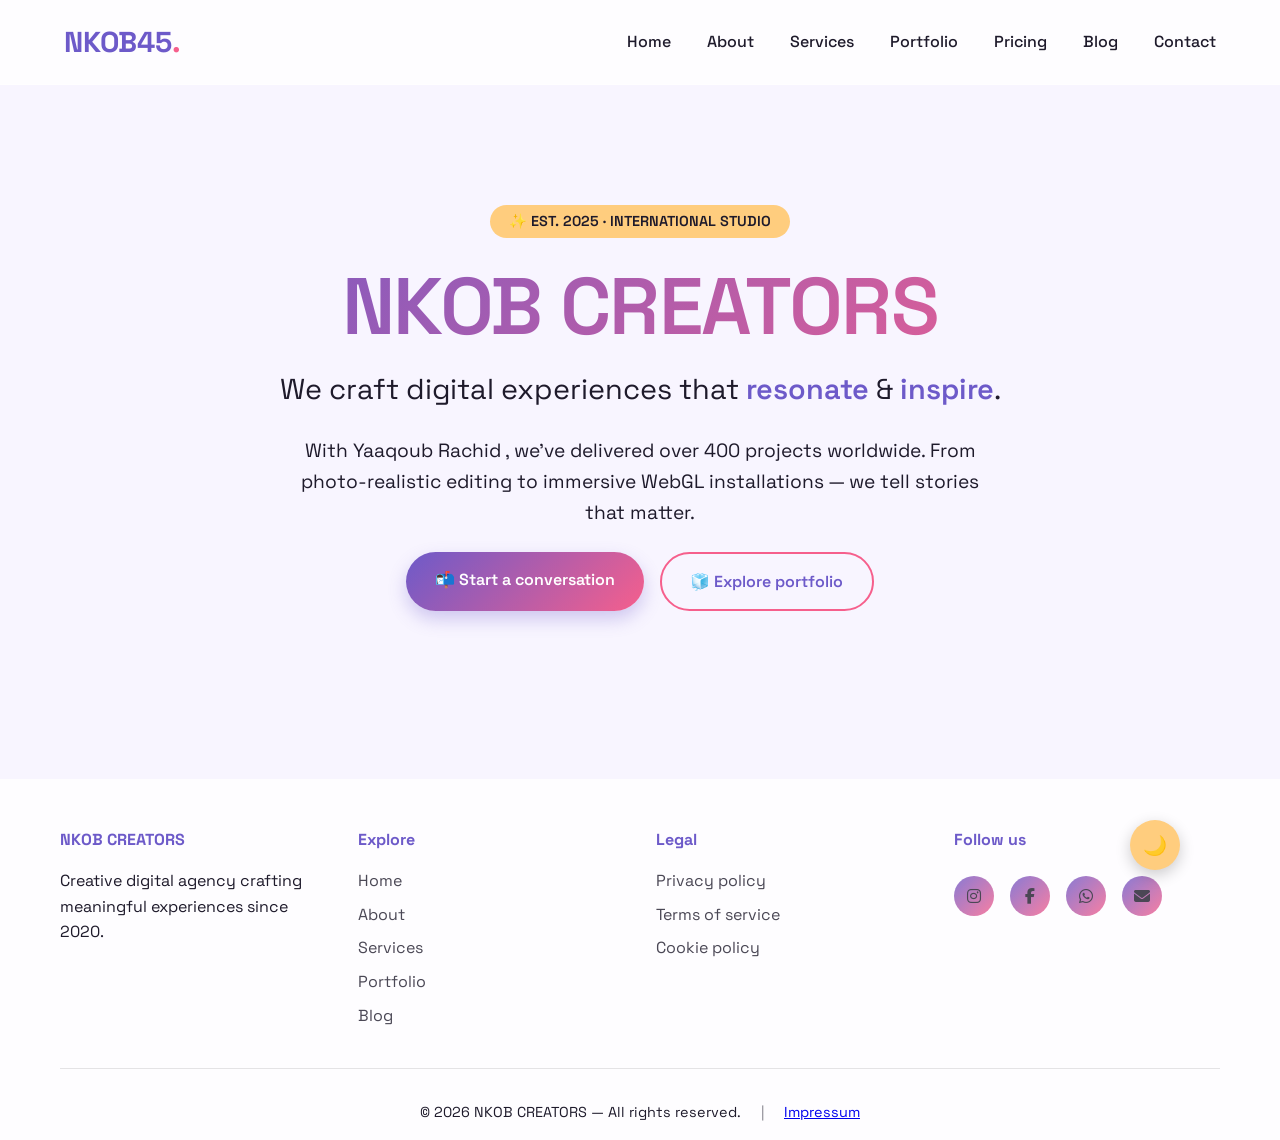
==== index.html @ b10a5fe1 "Add files via upload" ====
<!DOCTYPE html>
<html lang="en">
<head>
    <meta charset="UTF-8">
    <meta name="viewport" content="width=device-width, initial-scale=1.0, maximum-scale=1.0, user-scalable=yes">
    <title>NKOB45 CREATORS | Creative Digital Agency & 3D Visualization |NKOB CREATORS</title>
    <!-- Meta SEO -->
    <meta name="description" content="NKOB45 is an international creative studio specializing in web design, 3D visualization, video production, and interactive experiences. We help brands tell their story with cutting-edge technology.">
    <meta name="keywords" content="creative agency, web design, 3D visualization, video production, digital strategy, branding, WebGL, interactive experiences">
    <meta name="author" content="NKOB45 Studio">
    <link rel="canonical" href="https://www.nova-studio.com">
    <!-- Open Graph / social media -->
    <meta property="og:title" content="NKOB45 CREATORS - Creative Digital Agency">
    <meta property="og:description" content="We craft digital experiences that resonate and inspire.">
    <meta property="og:image" content="https://www.nova-studio.com/og-image.jpg">
    <meta property="og:url" content="https://www.nova-studio.com">
    <!-- صورة المصغّر لجوجل ووسائل التواصل الاجتماعي -->
<meta property="og:title" content="NKOB45">
<meta property="og:description" content="NKOB45 CREATORS | Creative Digital Agency & 3D Visualization |NKOB CREATORS">
<meta property="og:image" ="img.jpg">
<meta property="og:url" content="https://www.nkob45.com/">
<meta name="twitter:card" content="summary_large_image">
    <!-- Fonts & Icons -->
    <link rel="preconnect" href="https://fonts.googleapis.com">
    <link rel="preconnect" href="https://fonts.gstatic.com" crossorigin>
    <link href="https://fonts.googleapis.com/css2?family=Space+Grotesk:wght@300;400;500;600;700&display=swap" rel="stylesheet">
    <link rel="stylesheet" href="https://cdnjs.cloudflare.com/ajax/libs/font-awesome/6.5.1/css/all.min.css">
    <!-- CSS -->
    <link rel="stylesheet" href="style.css">
    <!-- Google tag (gtag.js) -->
<script async src="https://www.googletagmanager.com/gtag/js?id=G-NH1KCFW03P"></script>
<script>
  window.dataLayer = window.dataLayer || [];
  function gtag(){dataLayer.push(arguments);}
  gtag('js', new Date());

  gtag('config', 'G-NH1KCFW03P');
</script>
</head>
<style>
    /* ===== RESET & VARIABLES ===== */
* {
    margin: 0;
    padding: 0;
    box-sizing: border-box;
}

:root {
    --bg-light: #f8f5ff;
    --white-glass: rgba(255, 255, 255, 0.85);
    --violet-soft: #b6a2ff;
    --vibrant-violet: #6d5ac9;
    --rose-soft: #ffc2d9;
    --vibrant-rose: #f65f8c;
    --gold-accent: #ffcd7e;
    --text-dark: #1e1a2b;
    --text-light: #f0eaff;
    --shadow-violet: rgba(109, 90, 201, 0.3);
    --shadow-rose: rgba(246, 95, 140, 0.25);
    --border-light: rgba(255, 255, 255, 0.8);
    --gradient-primary: linear-gradient(135deg, var(--vibrant-violet), var(--vibrant-rose));
    --gradient-soft: linear-gradient(135deg, var(--violet-soft), var(--rose-soft));
    --font-sans: 'Space Grotesk', sans-serif;
}

body {
    font-family: var(--font-sans);
    background-color: var(--bg-light);
    color: var(--text-dark);
    line-height: 1.6;
    overflow-x: hidden;
    transition: background-color 0.3s, color 0.3s;
}

body.dark {
    background-color: #121212;
    color: #f0f0f0;
}

body.dark .glass-card,
body.dark section,
body.dark .navbar,
body.dark footer {
    background: rgba(30, 30, 40, 0.9);
    color: #f0f0f0;
}

.container {
    max-width: 1200px;
    margin: 0 auto;
    padding: 0 20px;
}

section {
    padding: 80px 0;
}

h1, h2, h3 {
    font-weight: 600;
    letter-spacing: -0.02em;
    margin-bottom: 1rem;
}

h2 {
    font-size: clamp(2rem, 5vw, 2.8rem);
    border-left: 6px solid var(--gold-accent);
    padding-left: 1.2rem;
    margin-bottom: 2rem;
}

h2 i {
    color: var(--vibrant-rose);
    margin-right: 0.8rem;
}

/* ===== NAVBAR ===== */
.navbar {
    display: flex;
    justify-content: space-between;
    align-items: center;
    padding: 1.2rem 5%;
    background: rgba(255, 255, 255, 0.8);
    backdrop-filter: blur(10px);
    -webkit-backdrop-filter: blur(10px);
    position: sticky;
    top: 0;
    z-index: 100;
    transition: box-shadow 0.3s;
    border-bottom: 1px solid rgba(255,255,255,0.5);
}

.navbar.scrolled {
    box-shadow: 0 5px 20px rgba(0,0,0,0.1);
}

.logo {
    font-size: 1.8rem;
    font-weight: 700;
    color: var(--vibrant-violet);
}

.logo .dot {
    color: var(--vibrant-rose);
}

nav a {
    margin-left: 2rem;
    font-weight: 500;
    text-decoration: none;
    color: inherit;
    transition: color 0.3s;
}

nav a:hover {
    color: var(--vibrant-rose);
}

.menu-toggle {
    display: none;
    background: none;
    border: none;
    font-size: 1.5rem;
    cursor: pointer;
    color: var(--vibrant-violet);
}

/* ===== BUTTONS ===== */
.btn {
    display: inline-block;
    padding: 0.9rem 1.8rem;
    border-radius: 3rem;
    font-weight: 600;
    text-decoration: none;
    cursor: pointer;
    transition: 0.3s;
    border: none;
    font-size: 1rem;
    text-align: center;
}

.btn-primary {
    background: var(--gradient-primary);
    color: white;
    box-shadow: 0 8px 18px var(--shadow-violet);
}

.btn-primary:hover {
    transform: translateY(-2px);
    box-shadow: 0 15px 30px var(--vibrant-rose);
}

.btn-outline {
    background: transparent;
    color: var(--vibrant-violet);
    border: 2px solid var(--vibrant-rose);
}

.btn-outline:hover {
    background: var(--gradient-soft);
    color: white;
    border-color: transparent;
}

/* ===== HERO ===== */
.hero {
    text-align: center;
    padding-top: 120px;
    padding-bottom: 120px;
}

.badge {
    display: inline-block;
    background: var(--gold-accent);
    color: var(--text-dark);
    padding: 0.3rem 1.2rem;
    border-radius: 40px;
    font-weight: 600;
    font-size: 0.9rem;
    margin-bottom: 1.5rem;
}

.hero h1 {
    font-size: clamp(3rem, 10vw, 5rem);
    background: var(--gradient-primary);
    -webkit-background-clip: text;
    -webkit-text-fill-color: transparent;
    background-clip: text;
    line-height: 1.1;
}

.hero-subtitle {
    font-size: 1.8rem;
    margin: 1rem 0;
}

.highlight {
    color: var(--vibrant-violet);
    font-weight: 600;
}

.hero-text {
    max-width: 700px;
    margin: 1.5rem auto;
    font-size: 1.2rem;
}

.hero-buttons {
    display: flex;
    gap: 1rem;
    justify-content: center;
    flex-wrap: wrap;
}

/* ===== ABOUT ===== */
.about-grid {
    display: grid;
    grid-template-columns: 2fr 1fr;
    gap: 3rem;
    align-items: start;
}

.about-text p {
    margin-bottom: 1.2rem;
    font-size: 1.1rem;
}

.about-stats {
    display: grid;
    grid-template-columns: repeat(2, 1fr);
    gap: 2rem;
    background: rgba(255,255,255,0.6);
    padding: 2rem;
    border-radius: 2rem;
    backdrop-filter: blur(5px);
}

.stat-item {
    text-align: center;
}

.stat-number {
    display: block;
    font-size: 2.5rem;
    font-weight: 700;
    color: var(--vibrant-violet);
    line-height: 1.2;
}

.stat-label {
    font-size: 1rem;
    text-transform: uppercase;
    letter-spacing: 1px;
}

/* ===== SERVICES ===== */
.services-grid {
    display: grid;
    grid-template-columns: repeat(auto-fit, minmax(250px, 1fr));
    gap: 2rem;
    margin-top: 2rem;
}

.service-card {
    background: rgba(255, 255, 255, 0.7);
    backdrop-filter: blur(6px);
    border-radius: 2rem;
    padding: 2rem 1.5rem;
    border: 2px solid var(--border-light);
    box-shadow: 0 15px 25px var(--shadow-violet);
    transition: all 0.3s;
}

.service-card:hover {
    transform: translateY(-8px);
    border-color: var(--gold-accent);
    box-shadow: 0 25px 35px var(--shadow-rose);
}

.service-card i {
    font-size: 2.8rem;
    background: var(--gradient-primary);
    -webkit-background-clip: text;
    -webkit-text-fill-color: transparent;
    margin-bottom: 1rem;
}

.service-card h3 {
    font-size: 1.6rem;
    margin-bottom: 0.8rem;
}

.service-card ul {
    list-style: none;
    margin-top: 1rem;
}

.service-card li {
    margin-bottom: 0.5rem;
    font-size: 0.95rem;
}

.service-card li i {
    font-size: 1rem;
    margin-right: 0.5rem;
    color: var(--vibrant-rose);
}

/* ===== PORTFOLIO ===== */
.portfolio-tabs {
    display: flex;
    gap: 1rem;
    justify-content: center;
    margin-bottom: 2rem;
    flex-wrap: wrap;
}

.tab-btn {
    background: white;
    border: 2px solid var(--violet-soft);
    padding: 0.7rem 1.5rem;
    border-radius: 3rem;
    font-weight: 600;
    cursor: pointer;
    transition: 0.3s;
}

.tab-btn.active,
.tab-btn:hover {
    background: var(--gradient-primary);
    color: white;
    border-color: transparent;
}

.portfolio-grid {
    display: grid;
    grid-template-columns: repeat(auto-fit, minmax(260px, 1fr));
    gap: 1.5rem;
}

.project-card {
    background: rgba(255,255,255,0.6);
    border-radius: 1.5rem;
    padding: 1.2rem;
    transition: transform 0.3s, box-shadow 0.3s;
}

.project-card:hover {
    transform: translateY(-5px);
    box-shadow: 0 20px 30px var(--shadow-rose);
}

.project-card img {
    width: 100%;
    border-radius: 1rem;
    margin-bottom: 1rem;
}

.project-card h4 {
    font-size: 1.3rem;
    margin-bottom: 0.5rem;
}

/* ===== PRICING ===== */
.pricing-grid {
    display: grid;
    grid-template-columns: repeat(auto-fit, minmax(260px, 1fr));
    gap: 2rem;
    margin-top: 2rem;
}

.price-card {
    background: rgba(255,255,255,0.7);
    backdrop-filter: blur(6px);
    border-radius: 2rem;
    padding: 2rem;
    text-align: center;
    border: 2px solid white;
    transition: transform 0.3s;
}

.price-card.featured {
    transform: scale(1.05);
    border: 3px solid var(--gold-accent);
    box-shadow: 0 20px 40px var(--shadow-violet);
}

.price-card:hover {
    transform: translateY(-8px);
}

.price {
    font-size: 3rem;
    font-weight: 700;
    color: var(--vibrant-rose);
    margin: 1rem 0;
}

.price-card ul {
    list-style: none;
    margin: 1.5rem 0;
}

.price-card li {
    margin: 0.8rem 0;
}

/* ===== BLOG ===== */
.blog-grid {
    display: grid;
    grid-template-columns: repeat(auto-fit, minmax(260px, 1fr));
    gap: 2rem;
}

.blog-card {
    background: rgba(255,255,255,0.6);
    border-radius: 2rem;
    padding: 1.8rem;
    transition: transform 0.3s;
}

.blog-card:hover {
    transform: translateY(-5px);
}

.blog-card h3 {
    font-size: 1.5rem;
    margin-bottom: 0.5rem;
}

.meta {
    font-size: 0.9rem;
    color: var(--vibrant-violet);
    margin-bottom: 1rem;
}

.read-more {
    display: inline-block;
    margin-top: 1rem;
    color: var(--vibrant-rose);
    font-weight: 600;
    text-decoration: none;
}

/* ===== FAQ ===== */
.faq-grid {
    display: grid;
    grid-template-columns: repeat(auto-fit, minmax(300px, 1fr));
    gap: 1.5rem;
}

.faq-item {
    background: rgba(255,255,255,0.4);
    border-radius: 1.5rem;
    padding: 1.5rem;
    border-left: 6px solid var(--vibrant-rose);
    transition: border-left-width 0.3s;
}

.faq-item:hover {
    border-left-width: 12px;
}

.faq-question {
    font-weight: 600;
    font-size: 1.2rem;
    margin-bottom: 0.5rem;
    color: var(--vibrant-violet);
}

/* ===== NEWSLETTER ===== */
.newsletter {
    text-align: center;
    background: rgba(255,255,255,0.5);
    border-radius: 3rem;
    padding: 3rem 2rem;
    margin: 2rem 0;
}

.newsletter-form {
    display: flex;
    gap: 1rem;
    justify-content: center;
    flex-wrap: wrap;
    margin-top: 2rem;
}

.newsletter-form input {
    padding: 1rem 1.5rem;
    border-radius: 3rem;
    border: 2px solid white;
    width: 300px;
    max-width: 100%;
    font-size: 1rem;
}

/* ===== CONTACT ===== */
.contact-grid {
    display: grid;
    grid-template-columns: 2fr 1fr;
    gap: 3rem;
    margin-top: 2rem;
}

.contact-form {
    background: rgba(255,255,255,0.5);
    border-radius: 2rem;
    padding: 2rem;
    backdrop-filter: blur(5px);
}

.form-group {
    margin-bottom: 1.5rem;
}

.form-group label {
    display: block;
    margin-bottom: 0.5rem;
    font-weight: 500;
}

.form-group input,
.form-group select,
.form-group textarea {
    width: 100%;
    padding: 1rem;
    border-radius: 2rem;
    border: 2px solid white;
    background: rgba(255,255,255,0.9);
    font-size: 1rem;
    transition: border-color 0.3s;
}

.form-group input:focus,
.form-group select:focus,
.form-group textarea:focus {
    outline: none;
    border-color: var(--vibrant-violet);
}

.contact-info {
    background: rgba(255,255,255,0.5);
    border-radius: 2rem;
    padding: 2rem;
    backdrop-filter: blur(5px);
}

.contact-info p {
    margin: 1rem 0;
    display: flex;
    align-items: center;
    gap: 0.8rem;
}

.contact-info i {
    color: var(--vibrant-rose);
    width: 1.5rem;
}

.social-links {
    display: flex;
    gap: 1rem;
    margin-top: 1.5rem;
}

.social-links a {
    display: inline-flex;
    align-items: center;
    justify-content: center;
    width: 40px;
    height: 40px;
    background: var(--gradient-primary);
    color: white;
    border-radius: 50%;
    transition: transform 0.3s;
}

.social-links a:hover {
    transform: scale(1.1);
}

/* ===== FOOTER ===== */
footer {
    background: rgba(255, 255, 255, 0.8);
    backdrop-filter: blur(10px);
    padding: 3rem 0 1rem;
    margin-top: 3rem;
}

.footer-grid {
    display: grid;
    grid-template-columns: repeat(auto-fit, minmax(180px, 1fr));
    gap: 2rem;
    margin-bottom: 2rem;
}

.footer-col h4 {
    margin-bottom: 1rem;
    color: var(--vibrant-violet);
}

.footer-col ul {
    list-style: none;
}

.footer-col li {
    margin-bottom: 0.5rem;
}

.footer-col a {
    text-decoration: none;
    color: inherit;
    opacity: 0.8;
    transition: opacity 0.3s;
}

.footer-col a:hover {
    opacity: 1;
}

.footer-bottom {
    text-align: center;
    padding-top: 2rem;
    border-top: 1px solid rgba(0,0,0,0.1);
    font-size: 0.9rem;
}

.footer-bottom .separator {
    margin: 0 1rem;
    opacity: 0.5;
}

/* ===== BACK TO TOP & DARK MODE ===== */
#back-to-top,
#dark-mode-toggle {
    position: fixed;
    bottom: 30px;
    right: 30px;
    width: 50px;
    height: 50px;
    border-radius: 50%;
    background: var(--gradient-primary);
    color: white;
    border: none;
    cursor: pointer;
    font-size: 1.2rem;
    box-shadow: 0 5px 15px rgba(0,0,0,0.2);
    transition: transform 0.3s, opacity 0.3s;
    z-index: 99;
    display: flex;
    align-items: center;
    justify-content: center;
}

#dark-mode-toggle {
    right: 100px;
    background: var(--gold-accent);
    color: var(--text-dark);
}

#back-to-top:hover,
#dark-mode-toggle:hover {
    transform: scale(1.1);
}

#back-to-top.hidden {
    opacity: 0;
    pointer-events: none;
}

/* ===== ANIMATIONS ===== */
@keyframes fadeUp {
    from { opacity: 0; transform: translateY(30px); }
    to { opacity: 1; transform: translateY(0); }
}

section {
    animation: fadeUp 0.8s ease forwards;
    opacity: 0;
}

section.visible {
    opacity: 1;
}

.pulse-glow {
    animation: pulse 2s infinite;
}

@keyframes pulse {
    0% { box-shadow: 0 0 0 0 var(--vibrant-rose); }
    70% { box-shadow: 0 0 0 10px rgba(255, 123, 189, 0); }
    100% { box-shadow: 0 0 0 0 rgba(255, 123, 189, 0); }
}

/* ===== RESPONSIVE ===== */
@media (max-width: 768px) {
    .navbar {
        flex-direction: column;
        padding: 1rem;
    }

    nav {
        margin-top: 1rem;
        display: none;
        flex-direction: column;
        align-items: center;
        width: 100%;
    }

    nav.active {
        display: flex;
    }

    nav a {
        margin: 0.5rem 0;
    }

    .menu-toggle {
        display: block;
        position: absolute;
        top: 1rem;
        right: 1rem;
    }

    .about-grid,
    .contact-grid {
        grid-template-columns: 1fr;
    }

    .hero-buttons {
        flex-direction: column;
        align-items: stretch;
    }

    .btn {
        width: 100%;
    }

    .price-card.featured {
        transform: scale(1);
    }

    #back-to-top,
    #dark-mode-toggle {
        bottom: 20px;
        width: 45px;
        height: 45px;
    }

    #dark-mode-toggle {
        right: 80px;
    }
}
</style>
<body>
    <!-- Navbar -->
    <header class="navbar">
        <div class="logo">NKOB45<span class="dot">.</span></div>
        <nav>
            <a href="index.html">Home</a>
            <a href="about.html">About</a>
            <a href="services.html">Services</a>
            <a href="portfolio.html">Portfolio</a>
            <a href="pricing.html">Pricing</a>
            <a href="blog.html">Blog</a>
            <a href="contact.html">Contact</a>
        </nav>
        <button class="menu-toggle" aria-label="menu"><i class="fas fa-bars"></i></button>
    </header>

    <!-- Home / Hero -->
    <section id="home" class="hero">
        <div class="container">
            <span class="badge pulse-glow">✨ EST. 2025 · INTERNATIONAL STUDIO</span>
            <h1>NKOB CREATORS</h1>
            <p class="hero-subtitle">We craft digital experiences that <span class="highlight">resonate</span> & <span class="highlight">inspire</span>.</p>
            <p class="hero-text">With Yaaqoub Rachid , we've delivered over 400 projects worldwide. From photo‑realistic editing to immersive WebGL installations — we tell stories that matter.</p>
            <div class="hero-buttons">
                <a href="contact.html" class="btn btn-primary">📬 Start a conversation</a>
                <a href="portfolio.html" class="btn btn-outline">🧊 Explore portfolio</a>
            </div>
        </div>
    </section>

    <!-- Footer -->
    <footer>
        <div class="container">
            <div class="footer-grid">
                <div class="footer-col">
                    <h4>NKOB CREATORS</h4>
                    <p>Creative digital agency crafting meaningful experiences since 2020.</p>
                </div>
                <div class="footer-col">
                    <h4>Explore</h4>
                    <ul>
                        <li><a href="index.html">Home</a></li>
                        <li><a href="about.html">About</a></li>
                        <li><a href="services.html">Services</a></li>
                        <li><a href="portfolio.html">Portfolio</a></li>
                        <li><a href="blog.html">Blog</a></li>
                    </ul>
                </div>
                <div class="footer-col">
                    <h4>Legal</h4>
                   <ul>
    <li><a href="privacy.html">Privacy policy</a></li>
    <li><a href="terms.html">Terms of service</a></li>
    <li><a href="cookies.html">Cookie policy</a></li>
</ul>
                </div>
                <div class="footer-col">
                    <h4>Follow us</h4>
                    <div class="social-links">
                       <a href="https://www.instagram.com/rachid__yaaqoub?igsh=MWt0a3JtYXRseDl1Nw%3D%3D&utm_source=qr" aria-label="Instagram" target="_blank">
        <i class="fab fa-instagram"></i>
    </a>
    <a href="https://www.facebook.com/share/1TvZvdenSx/?mibextid=wwXIfr" aria-label="Facebook" target="_blank">
        <i class="fab fa-facebook-f"></i>
    </a>
    <a href="https://wa.me/212611073479" aria-label="WhatsApp" target="_blank">
        <i class="fab fa-whatsapp"></i>
    </a>
    <a href="mailto:rachidyaaqoub4@gmail.com" aria-label="Email" target="_blank">
        <i class="fas fa-envelope"></i>
    </a>
                    </div>
                </div>
            </div>
            <div class="footer-bottom">
                <p>© 2026 NKOB CREATORS — All rights reserved. <span class="separator">|</span> <a href="#">Impressum</a></p>
            </div>
        </div>
    </footer>

    <!-- Back to top button -->
    <button id="back-to-top" title="Back to top">↑</button>

    <!-- Dark mode toggle (optional) -->
    <button id="dark-mode-toggle" title="Toggle dark mode">🌙</button>

    <script>
       // ===== NAVBAR SCROLL EFFECT =====
const navbar = document.querySelector('.navbar');
window.addEventListener('scroll', () => {
    if (window.scrollY > 50) {
        navbar.classList.add('scrolled');
    } else {
        navbar.classList.remove('scrolled');
    }
});

// ===== MOBILE MENU TOGGLE =====
const menuToggle = document.querySelector('.menu-toggle');
const nav = document.querySelector('nav');
if (menuToggle) {
    menuToggle.addEventListener('click', () => {
        nav.classList.toggle('active');
    });
}

// ===== SMOOTH SCROLL FOR ANCHOR LINKS =====
document.querySelectorAll('a[href^="#"]').forEach(anchor => {
    anchor.addEventListener('click', function(e) {
        e.preventDefault();
        const target = document.querySelector(this.getAttribute('href'));
        if (target) {
            target.scrollIntoView({ behavior: 'smooth', block: 'start' });
            // Close mobile menu after click
            if (nav.classList.contains('active')) {
                nav.classList.remove('active');
            }
        }
    });
});

// ===== INTERSECTION OBSERVER FOR FADE-IN ANIMATIONS =====
const observer = new IntersectionObserver((entries) => {
    entries.forEach(entry => {
        if (entry.isIntersecting) {
            entry.target.classList.add('visible');
        }
    });
}, { threshold: 0.1 });

document.querySelectorAll('section').forEach(section => {
    observer.observe(section);
});

// ===== PORTFOLIO TABS =====
const tabBtns = document.querySelectorAll('.tab-btn');
const websitesDiv = document.getElementById('websites');
const editingDiv = document.getElementById('editing');
const threedDiv = document.getElementById('3d');

function activateTab(tabId) {
    // Hide all
    if (websitesDiv) websitesDiv.style.display = 'none';
    if (editingDiv) editingDiv.style.display = 'none';
    if (threedDiv) threedDiv.style.display = 'none';

    // Show selected
    if (tabId === 'websites' && websitesDiv) websitesDiv.style.display = 'grid';
    else if (tabId === 'editing' && editingDiv) editingDiv.style.display = 'grid';
    else if (tabId === '3d' && threedDiv) threedDiv.style.display = 'grid';

    // Update active class on buttons
    tabBtns.forEach(btn => {
        btn.classList.remove('active');
        if (btn.dataset.tab === tabId) {
            btn.classList.add('active');
        }
    });
}

tabBtns.forEach(btn => {
    btn.addEventListener('click', () => activateTab(btn.dataset.tab));
});

// Activate default tab (websites) on load
activateTab('websites');

// ===== FAQ ACCORDION (optional: if you want click instead of hover) =====
const faqItems = document.querySelectorAll('.faq-item');
faqItems.forEach(item => {
    const question = item.querySelector('.faq-question');
    question.addEventListener('click', () => {
        item.classList.toggle('active');
    });
});

// ===== NEWSLETTER FORM =====
const newsletterForm = document.querySelector('.newsletter-form');
if (newsletterForm) {
    newsletterForm.addEventListener('submit', (e) => {
        e.preventDefault();
        const email = newsletterForm.querySelector('input[type="email"]').value;
        if (email) {
            alert(`Thank you for subscribing! We'll send updates to ${email}`);
            newsletterForm.reset();
        } else {
            alert('Please enter a valid email address.');
        }
    });
}

// ===== CONTACT FORM =====
const contactForm = document.querySelector('.contact-form');
if (contactForm) {
    contactForm.addEventListener('submit', (e) => {
        e.preventDefault();
        const name = document.getElementById('name')?.value;
        const email = document.getElementById('email')?.value;
        const message = document.getElementById('message')?.value;
        if (name && email && message) {
            alert(`Thank you ${name}! Your message has been sent. We'll get back to you soon.`);
            contactForm.reset();
        } else {
            alert('Please fill in all required fields.');
        }
    });
}

// ===== BACK TO TOP BUTTON =====
const backToTop = document.getElementById('back-to-top');
if (backToTop) {
    window.addEventListener('scroll', () => {
        if (window.scrollY > 400) {
            backToTop.classList.remove('hidden');
        } else {
            backToTop.classList.add('hidden');
        }
    });

    backToTop.addEventListener('click', () => {
        window.scrollTo({ top: 0, behavior: 'smooth' });
    });
}

// ===== DARK MODE TOGGLE =====
const darkToggle = document.getElementById('dark-mode-toggle');
if (darkToggle) {
    darkToggle.addEventListener('click', () => {
        document.body.classList.toggle('dark');
        const icon = darkToggle.querySelector('i');
        if (document.body.classList.contains('dark')) {
            darkToggle.innerHTML = '☀️';
        } else {
            darkToggle.innerHTML = '🌙';
        }
    });
}

// ===== STATS COUNTER (simple animation) =====
const stats = document.querySelectorAll('.stat-number');
const animateStats = () => {
    stats.forEach(stat => {
        const target = parseInt(stat.innerText.replace(/[^0-9]/g, ''), 10);
        if (isNaN(target)) return;
        let current = 0;
        const increment = target / 50;
        const update = () => {
            current += increment;
            if (current < target) {
                stat.innerText = Math.ceil(current) + '+';
                requestAnimationFrame(update);
            } else {
                stat.innerText = target + '+';
            }
        };
        update();
    });
};

// Trigger stats animation when stats section is visible
const statsSection = document.querySelector('.about-stats');
if (statsSection) {
    const statsObserver = new IntersectionObserver((entries) => {
        entries.forEach(entry => {
            if (entry.isIntersecting) {
                animateStats();
                statsObserver.unobserve(entry.target);
            }
        });
    }, { threshold: 0.5 });
    statsObserver.observe(statsSection);
}

// ===== ADD MENU TOGGLE BUTTON IF NOT EXISTS (for mobile) =====
if (!menuToggle && window.innerWidth <= 768) {
    const toggle = document.createElement('button');
    toggle.className = 'menu-toggle';
    toggle.innerHTML = '<i class="fas fa-bars"></i>';
    document.querySelector('.navbar').appendChild(toggle);
    toggle.addEventListener('click', () => {
        document.querySelector('nav').classList.toggle('active');
    });
}  
    </script>
</body>
</html>
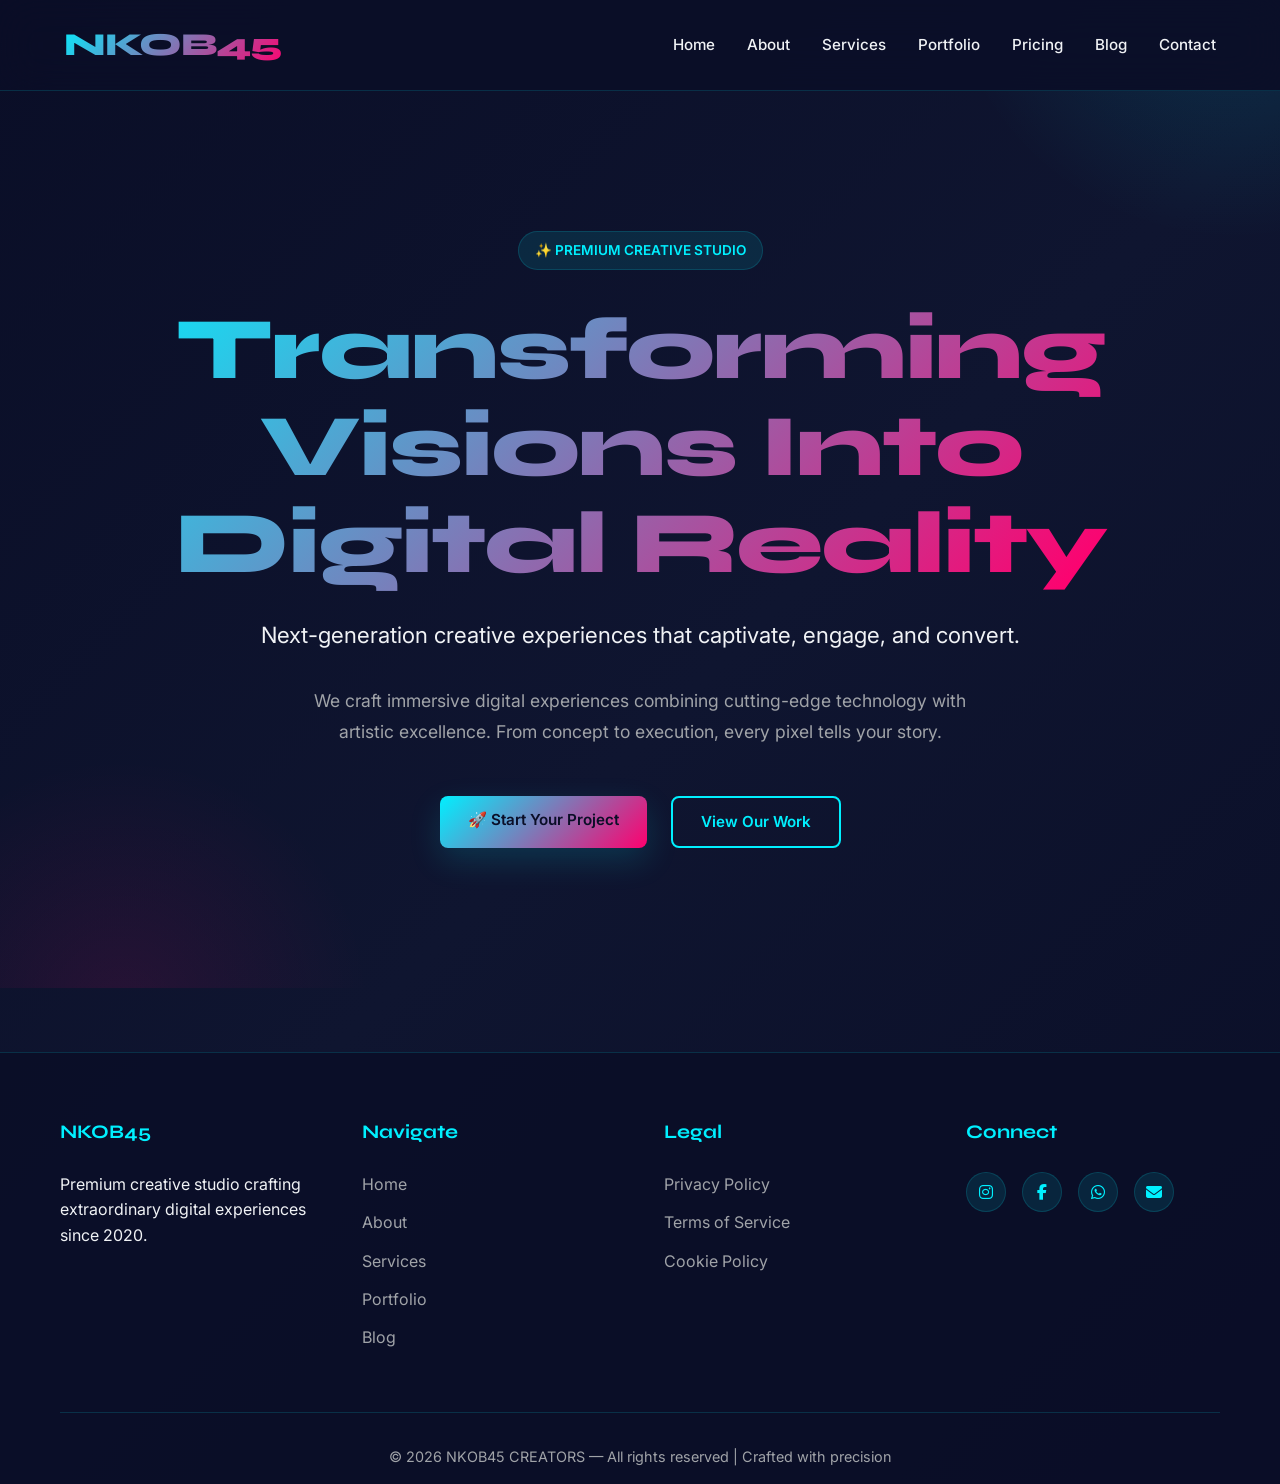
==== commit 308c4dca: "🎨 Complete Modern Redesign 2026 - Dramatic Premium Visual Transformation" ====
--- a/index.html
+++ b/index.html
@@ -1,1080 +1,796 @@
-<!DOCTYPE html>
-<html lang="en">
-<head>
-    <meta charset="UTF-8">
-    <meta name="viewport" content="width=device-width, initial-scale=1.0, maximum-scale=1.0, user-scalable=yes">
-    <title>NKOB45 CREATORS | Creative Digital Agency & 3D Visualization |NKOB CREATORS</title>
-    <!-- Meta SEO -->
-    <meta name="description" content="NKOB45 is an international creative studio specializing in web design, 3D visualization, video production, and interactive experiences. We help brands tell their story with cutting-edge technology.">
-    <meta name="keywords" content="creative agency, web design, 3D visualization, video production, digital strategy, branding, WebGL, interactive experiences">
-    <meta name="author" content="NKOB45 Studio">
-    <link rel="canonical" href="https://www.nova-studio.com">
-    <!-- Open Graph / social media -->
-    <meta property="og:title" content="NKOB45 CREATORS - Creative Digital Agency">
-    <meta property="og:description" content="We craft digital experiences that resonate and inspire.">
-    <meta property="og:image" content="https://www.nova-studio.com/og-image.jpg">
-    <meta property="og:url" content="https://www.nova-studio.com">
-    <!-- صورة المصغّر لجوجل ووسائل التواصل الاجتماعي -->
-<meta property="og:title" content="NKOB45">
-<meta property="og:description" content="NKOB45 CREATORS | Creative Digital Agency & 3D Visualization |NKOB CREATORS">
-<meta property="og:image" ="img.jpg">
-<meta property="og:url" content="https://www.nkob45.com/">
-<meta name="twitter:card" content="summary_large_image">
-    <!-- Fonts & Icons -->
-    <link rel="preconnect" href="https://fonts.googleapis.com">
-    <link rel="preconnect" href="https://fonts.gstatic.com" crossorigin>
-    <link href="https://fonts.googleapis.com/css2?family=Space+Grotesk:wght@300;400;500;600;700&display=swap" rel="stylesheet">
-    <link rel="stylesheet" href="https://cdnjs.cloudflare.com/ajax/libs/font-awesome/6.5.1/css/all.min.css">
-    <!-- CSS -->
-    <link rel="stylesheet" href="style.css">
-    <!-- Google tag (gtag.js) -->
-<script async src="https://www.googletagmanager.com/gtag/js?id=G-NH1KCFW03P"></script>
-<script>
-  window.dataLayer = window.dataLayer || [];
-  function gtag(){dataLayer.push(arguments);}
-  gtag('js', new Date());
-
-  gtag('config', 'G-NH1KCFW03P');
-</script>
-</head>
-<style>
-    /* ===== RESET & VARIABLES ===== */
-* {
-    margin: 0;
-    padding: 0;
-    box-sizing: border-box;
-}
-
-:root {
-    --bg-light: #f8f5ff;
-    --white-glass: rgba(255, 255, 255, 0.85);
-    --violet-soft: #b6a2ff;
-    --vibrant-violet: #6d5ac9;
-    --rose-soft: #ffc2d9;
-    --vibrant-rose: #f65f8c;
-    --gold-accent: #ffcd7e;
-    --text-dark: #1e1a2b;
-    --text-light: #f0eaff;
-    --shadow-violet: rgba(109, 90, 201, 0.3);
-    --shadow-rose: rgba(246, 95, 140, 0.25);
-    --border-light: rgba(255, 255, 255, 0.8);
-    --gradient-primary: linear-gradient(135deg, var(--vibrant-violet), var(--vibrant-rose));
-    --gradient-soft: linear-gradient(135deg, var(--violet-soft), var(--rose-soft));
-    --font-sans: 'Space Grotesk', sans-serif;
-}
-
-body {
-    font-family: var(--font-sans);
-    background-color: var(--bg-light);
-    color: var(--text-dark);
-    line-height: 1.6;
-    overflow-x: hidden;
-    transition: background-color 0.3s, color 0.3s;
-}
-
-body.dark {
-    background-color: #121212;
-    color: #f0f0f0;
-}
-
-body.dark .glass-card,
-body.dark section,
-body.dark .navbar,
-body.dark footer {
-    background: rgba(30, 30, 40, 0.9);
-    color: #f0f0f0;
-}
-
-.container {
-    max-width: 1200px;
-    margin: 0 auto;
-    padding: 0 20px;
-}
-
-section {
-    padding: 80px 0;
-}
-
-h1, h2, h3 {
-    font-weight: 600;
-    letter-spacing: -0.02em;
-    margin-bottom: 1rem;
-}
-
-h2 {
-    font-size: clamp(2rem, 5vw, 2.8rem);
-    border-left: 6px solid var(--gold-accent);
-    padding-left: 1.2rem;
-    margin-bottom: 2rem;
-}
-
-h2 i {
-    color: var(--vibrant-rose);
-    margin-right: 0.8rem;
-}
-
-/* ===== NAVBAR ===== */
-.navbar {
-    display: flex;
-    justify-content: space-between;
-    align-items: center;
-    padding: 1.2rem 5%;
-    background: rgba(255, 255, 255, 0.8);
-    backdrop-filter: blur(10px);
-    -webkit-backdrop-filter: blur(10px);
-    position: sticky;
-    top: 0;
-    z-index: 100;
-    transition: box-shadow 0.3s;
-    border-bottom: 1px solid rgba(255,255,255,0.5);
-}
-
-.navbar.scrolled {
-    box-shadow: 0 5px 20px rgba(0,0,0,0.1);
-}
-
-.logo {
-    font-size: 1.8rem;
-    font-weight: 700;
-    color: var(--vibrant-violet);
-}
-
-.logo .dot {
-    color: var(--vibrant-rose);
-}
-
-nav a {
-    margin-left: 2rem;
-    font-weight: 500;
-    text-decoration: none;
-    color: inherit;
-    transition: color 0.3s;
-}
-
-nav a:hover {
-    color: var(--vibrant-rose);
-}
-
-.menu-toggle {
-    display: none;
-    background: none;
-    border: none;
-    font-size: 1.5rem;
-    cursor: pointer;
-    color: var(--vibrant-violet);
-}
-
-/* ===== BUTTONS ===== */
-.btn {
-    display: inline-block;
-    padding: 0.9rem 1.8rem;
-    border-radius: 3rem;
-    font-weight: 600;
-    text-decoration: none;
-    cursor: pointer;
-    transition: 0.3s;
-    border: none;
-    font-size: 1rem;
-    text-align: center;
-}
-
-.btn-primary {
-    background: var(--gradient-primary);
-    color: white;
-    box-shadow: 0 8px 18px var(--shadow-violet);
-}
-
-.btn-primary:hover {
-    transform: translateY(-2px);
-    box-shadow: 0 15px 30px var(--vibrant-rose);
-}
-
-.btn-outline {
-    background: transparent;
-    color: var(--vibrant-violet);
-    border: 2px solid var(--vibrant-rose);
-}
-
-.btn-outline:hover {
-    background: var(--gradient-soft);
-    color: white;
-    border-color: transparent;
-}
-
-/* ===== HERO ===== */
-.hero {
-    text-align: center;
-    padding-top: 120px;
-    padding-bottom: 120px;
-}
-
-.badge {
-    display: inline-block;
-    background: var(--gold-accent);
-    color: var(--text-dark);
-    padding: 0.3rem 1.2rem;
-    border-radius: 40px;
-    font-weight: 600;
-    font-size: 0.9rem;
-    margin-bottom: 1.5rem;
-}
-
-.hero h1 {
-    font-size: clamp(3rem, 10vw, 5rem);
-    background: var(--gradient-primary);
-    -webkit-background-clip: text;
-    -webkit-text-fill-color: transparent;
-    background-clip: text;
-    line-height: 1.1;
-}
-
-.hero-subtitle {
-    font-size: 1.8rem;
-    margin: 1rem 0;
-}
-
-.highlight {
-    color: var(--vibrant-violet);
-    font-weight: 600;
-}
-
-.hero-text {
-    max-width: 700px;
-    margin: 1.5rem auto;
-    font-size: 1.2rem;
-}
-
-.hero-buttons {
-    display: flex;
-    gap: 1rem;
-    justify-content: center;
-    flex-wrap: wrap;
-}
-
-/* ===== ABOUT ===== */
-.about-grid {
-    display: grid;
-    grid-template-columns: 2fr 1fr;
-    gap: 3rem;
-    align-items: start;
-}
-
-.about-text p {
-    margin-bottom: 1.2rem;
-    font-size: 1.1rem;
-}
-
-.about-stats {
-    display: grid;
-    grid-template-columns: repeat(2, 1fr);
-    gap: 2rem;
-    background: rgba(255,255,255,0.6);
-    padding: 2rem;
-    border-radius: 2rem;
-    backdrop-filter: blur(5px);
-}
-
-.stat-item {
-    text-align: center;
-}
-
-.stat-number {
-    display: block;
-    font-size: 2.5rem;
-    font-weight: 700;
-    color: var(--vibrant-violet);
-    line-height: 1.2;
-}
-
-.stat-label {
-    font-size: 1rem;
-    text-transform: uppercase;
-    letter-spacing: 1px;
-}
-
-/* ===== SERVICES ===== */
-.services-grid {
-    display: grid;
-    grid-template-columns: repeat(auto-fit, minmax(250px, 1fr));
-    gap: 2rem;
-    margin-top: 2rem;
-}
-
-.service-card {
-    background: rgba(255, 255, 255, 0.7);
-    backdrop-filter: blur(6px);
-    border-radius: 2rem;
-    padding: 2rem 1.5rem;
-    border: 2px solid var(--border-light);
-    box-shadow: 0 15px 25px var(--shadow-violet);
-    transition: all 0.3s;
-}
-
-.service-card:hover {
-    transform: translateY(-8px);
-    border-color: var(--gold-accent);
-    box-shadow: 0 25px 35px var(--shadow-rose);
-}
-
-.service-card i {
-    font-size: 2.8rem;
-    background: var(--gradient-primary);
-    -webkit-background-clip: text;
-    -webkit-text-fill-color: transparent;
-    margin-bottom: 1rem;
-}
-
-.service-card h3 {
-    font-size: 1.6rem;
-    margin-bottom: 0.8rem;
-}
-
-.service-card ul {
-    list-style: none;
-    margin-top: 1rem;
-}
-
-.service-card li {
-    margin-bottom: 0.5rem;
-    font-size: 0.95rem;
-}
-
-.service-card li i {
-    font-size: 1rem;
-    margin-right: 0.5rem;
-    color: var(--vibrant-rose);
-}
-
-/* ===== PORTFOLIO ===== */
-.portfolio-tabs {
-    display: flex;
-    gap: 1rem;
-    justify-content: center;
-    margin-bottom: 2rem;
-    flex-wrap: wrap;
-}
-
-.tab-btn {
-    background: white;
-    border: 2px solid var(--violet-soft);
-    padding: 0.7rem 1.5rem;
-    border-radius: 3rem;
-    font-weight: 600;
-    cursor: pointer;
-    transition: 0.3s;
-}
-
-.tab-btn.active,
-.tab-btn:hover {
-    background: var(--gradient-primary);
-    color: white;
-    border-color: transparent;
-}
-
-.portfolio-grid {
-    display: grid;
-    grid-template-columns: repeat(auto-fit, minmax(260px, 1fr));
-    gap: 1.5rem;
-}
-
-.project-card {
-    background: rgba(255,255,255,0.6);
-    border-radius: 1.5rem;
-    padding: 1.2rem;
-    transition: transform 0.3s, box-shadow 0.3s;
-}
-
-.project-card:hover {
-    transform: translateY(-5px);
-    box-shadow: 0 20px 30px var(--shadow-rose);
-}
-
-.project-card img {
-    width: 100%;
-    border-radius: 1rem;
-    margin-bottom: 1rem;
-}
-
-.project-card h4 {
-    font-size: 1.3rem;
-    margin-bottom: 0.5rem;
-}
-
-/* ===== PRICING ===== */
-.pricing-grid {
-    display: grid;
-    grid-template-columns: repeat(auto-fit, minmax(260px, 1fr));
-    gap: 2rem;
-    margin-top: 2rem;
-}
-
-.price-card {
-    background: rgba(255,255,255,0.7);
-    backdrop-filter: blur(6px);
-    border-radius: 2rem;
-    padding: 2rem;
-    text-align: center;
-    border: 2px solid white;
-    transition: transform 0.3s;
-}
-
-.price-card.featured {
-    transform: scale(1.05);
-    border: 3px solid var(--gold-accent);
-    box-shadow: 0 20px 40px var(--shadow-violet);
-}
-
-.price-card:hover {
-    transform: translateY(-8px);
-}
-
-.price {
-    font-size: 3rem;
-    font-weight: 700;
-    color: var(--vibrant-rose);
-    margin: 1rem 0;
-}
-
-.price-card ul {
-    list-style: none;
-    margin: 1.5rem 0;
-}
-
-.price-card li {
-    margin: 0.8rem 0;
-}
-
-/* ===== BLOG ===== */
-.blog-grid {
-    display: grid;
-    grid-template-columns: repeat(auto-fit, minmax(260px, 1fr));
-    gap: 2rem;
-}
-
-.blog-card {
-    background: rgba(255,255,255,0.6);
-    border-radius: 2rem;
-    padding: 1.8rem;
-    transition: transform 0.3s;
-}
-
-.blog-card:hover {
-    transform: translateY(-5px);
-}
-
-.blog-card h3 {
-    font-size: 1.5rem;
-    margin-bottom: 0.5rem;
-}
-
-.meta {
-    font-size: 0.9rem;
-    color: var(--vibrant-violet);
-    margin-bottom: 1rem;
-}
-
-.read-more {
-    display: inline-block;
-    margin-top: 1rem;
-    color: var(--vibrant-rose);
-    font-weight: 600;
-    text-decoration: none;
-}
-
-/* ===== FAQ ===== */
-.faq-grid {
-    display: grid;
-    grid-template-columns: repeat(auto-fit, minmax(300px, 1fr));
-    gap: 1.5rem;
-}
-
-.faq-item {
-    background: rgba(255,255,255,0.4);
-    border-radius: 1.5rem;
-    padding: 1.5rem;
-    border-left: 6px solid var(--vibrant-rose);
-    transition: border-left-width 0.3s;
-}
-
-.faq-item:hover {
-    border-left-width: 12px;
-}
-
-.faq-question {
-    font-weight: 600;
-    font-size: 1.2rem;
-    margin-bottom: 0.5rem;
-    color: var(--vibrant-violet);
-}
-
-/* ===== NEWSLETTER ===== */
-.newsletter {
-    text-align: center;
-    background: rgba(255,255,255,0.5);
-    border-radius: 3rem;
-    padding: 3rem 2rem;
-    margin: 2rem 0;
-}
-
-.newsletter-form {
-    display: flex;
-    gap: 1rem;
-    justify-content: center;
-    flex-wrap: wrap;
-    margin-top: 2rem;
-}
-
-.newsletter-form input {
-    padding: 1rem 1.5rem;
-    border-radius: 3rem;
-    border: 2px solid white;
-    width: 300px;
-    max-width: 100%;
-    font-size: 1rem;
-}
-
-/* ===== CONTACT ===== */
-.contact-grid {
-    display: grid;
-    grid-template-columns: 2fr 1fr;
-    gap: 3rem;
-    margin-top: 2rem;
-}
-
-.contact-form {
-    background: rgba(255,255,255,0.5);
-    border-radius: 2rem;
-    padding: 2rem;
-    backdrop-filter: blur(5px);
-}
-
-.form-group {
-    margin-bottom: 1.5rem;
-}
-
-.form-group label {
-    display: block;
-    margin-bottom: 0.5rem;
-    font-weight: 500;
-}
-
-.form-group input,
-.form-group select,
-.form-group textarea {
-    width: 100%;
-    padding: 1rem;
-    border-radius: 2rem;
-    border: 2px solid white;
-    background: rgba(255,255,255,0.9);
-    font-size: 1rem;
-    transition: border-color 0.3s;
-}
-
-.form-group input:focus,
-.form-group select:focus,
-.form-group textarea:focus {
-    outline: none;
-    border-color: var(--vibrant-violet);
-}
-
-.contact-info {
-    background: rgba(255,255,255,0.5);
-    border-radius: 2rem;
-    padding: 2rem;
-    backdrop-filter: blur(5px);
-}
-
-.contact-info p {
-    margin: 1rem 0;
-    display: flex;
-    align-items: center;
-    gap: 0.8rem;
-}
-
-.contact-info i {
-    color: var(--vibrant-rose);
-    width: 1.5rem;
-}
-
-.social-links {
-    display: flex;
-    gap: 1rem;
-    margin-top: 1.5rem;
-}
-
-.social-links a {
-    display: inline-flex;
-    align-items: center;
-    justify-content: center;
-    width: 40px;
-    height: 40px;
-    background: var(--gradient-primary);
-    color: white;
-    border-radius: 50%;
-    transition: transform 0.3s;
-}
-
-.social-links a:hover {
-    transform: scale(1.1);
-}
-
-/* ===== FOOTER ===== */
-footer {
-    background: rgba(255, 255, 255, 0.8);
-    backdrop-filter: blur(10px);
-    padding: 3rem 0 1rem;
-    margin-top: 3rem;
-}
-
-.footer-grid {
-    display: grid;
-    grid-template-columns: repeat(auto-fit, minmax(180px, 1fr));
-    gap: 2rem;
-    margin-bottom: 2rem;
-}
-
-.footer-col h4 {
-    margin-bottom: 1rem;
-    color: var(--vibrant-violet);
-}
-
-.footer-col ul {
-    list-style: none;
-}
-
-.footer-col li {
-    margin-bottom: 0.5rem;
-}
-
-.footer-col a {
-    text-decoration: none;
-    color: inherit;
-    opacity: 0.8;
-    transition: opacity 0.3s;
-}
-
-.footer-col a:hover {
-    opacity: 1;
-}
-
-.footer-bottom {
-    text-align: center;
-    padding-top: 2rem;
-    border-top: 1px solid rgba(0,0,0,0.1);
-    font-size: 0.9rem;
-}
-
-.footer-bottom .separator {
-    margin: 0 1rem;
-    opacity: 0.5;
-}
-
-/* ===== BACK TO TOP & DARK MODE ===== */
-#back-to-top,
-#dark-mode-toggle {
-    position: fixed;
-    bottom: 30px;
-    right: 30px;
-    width: 50px;
-    height: 50px;
-    border-radius: 50%;
-    background: var(--gradient-primary);
-    color: white;
-    border: none;
-    cursor: pointer;
-    font-size: 1.2rem;
-    box-shadow: 0 5px 15px rgba(0,0,0,0.2);
-    transition: transform 0.3s, opacity 0.3s;
-    z-index: 99;
-    display: flex;
-    align-items: center;
-    justify-content: center;
-}
-
-#dark-mode-toggle {
-    right: 100px;
-    background: var(--gold-accent);
-    color: var(--text-dark);
-}
-
-#back-to-top:hover,
-#dark-mode-toggle:hover {
-    transform: scale(1.1);
-}
-
-#back-to-top.hidden {
-    opacity: 0;
-    pointer-events: none;
-}
-
-/* ===== ANIMATIONS ===== */
-@keyframes fadeUp {
-    from { opacity: 0; transform: translateY(30px); }
-    to { opacity: 1; transform: translateY(0); }
-}
-
-section {
-    animation: fadeUp 0.8s ease forwards;
-    opacity: 0;
-}
-
-section.visible {
-    opacity: 1;
-}
-
-.pulse-glow {
-    animation: pulse 2s infinite;
-}
-
-@keyframes pulse {
-    0% { box-shadow: 0 0 0 0 var(--vibrant-rose); }
-    70% { box-shadow: 0 0 0 10px rgba(255, 123, 189, 0); }
-    100% { box-shadow: 0 0 0 0 rgba(255, 123, 189, 0); }
-}
-
-/* ===== RESPONSIVE ===== */
-@media (max-width: 768px) {
-    .navbar {
-        flex-direction: column;
-        padding: 1rem;
-    }
-
-    nav {
-        margin-top: 1rem;
-        display: none;
-        flex-direction: column;
-        align-items: center;
-        width: 100%;
-    }
-
-    nav.active {
-        display: flex;
-    }
-
-    nav a {
-        margin: 0.5rem 0;
-    }
-
-    .menu-toggle {
-        display: block;
-        position: absolute;
-        top: 1rem;
-        right: 1rem;
-    }
-
-    .about-grid,
-    .contact-grid {
-        grid-template-columns: 1fr;
-    }
-
-    .hero-buttons {
-        flex-direction: column;
-        align-items: stretch;
-    }
-
-    .btn {
-        width: 100%;
-    }
-
-    .price-card.featured {
-        transform: scale(1);
-    }
-
-    #back-to-top,
-    #dark-mode-toggle {
-        bottom: 20px;
-        width: 45px;
-        height: 45px;
-    }
-
-    #dark-mode-toggle {
-        right: 80px;
-    }
-}
-</style>
-<body>
-    <!-- Navbar -->
-    <header class="navbar">
-        <div class="logo">NKOB45<span class="dot">.</span></div>
-        <nav>
-            <a href="index.html">Home</a>
-            <a href="about.html">About</a>
-            <a href="services.html">Services</a>
-            <a href="portfolio.html">Portfolio</a>
-            <a href="pricing.html">Pricing</a>
-            <a href="blog.html">Blog</a>
-            <a href="contact.html">Contact</a>
-        </nav>
-        <button class="menu-toggle" aria-label="menu"><i class="fas fa-bars"></i></button>
-    </header>
-
-    <!-- Home / Hero -->
-    <section id="home" class="hero">
-        <div class="container">
-            <span class="badge pulse-glow">✨ EST. 2025 · INTERNATIONAL STUDIO</span>
-            <h1>NKOB CREATORS</h1>
-            <p class="hero-subtitle">We craft digital experiences that <span class="highlight">resonate</span> & <span class="highlight">inspire</span>.</p>
-            <p class="hero-text">With Yaaqoub Rachid , we've delivered over 400 projects worldwide. From photo‑realistic editing to immersive WebGL installations — we tell stories that matter.</p>
-            <div class="hero-buttons">
-                <a href="contact.html" class="btn btn-primary">📬 Start a conversation</a>
-                <a href="portfolio.html" class="btn btn-outline">🧊 Explore portfolio</a>
-            </div>
-        </div>
-    </section>
-
-    <!-- Footer -->
-    <footer>
-        <div class="container">
-            <div class="footer-grid">
-                <div class="footer-col">
-                    <h4>NKOB CREATORS</h4>
-                    <p>Creative digital agency crafting meaningful experiences since 2020.</p>
-                </div>
-                <div class="footer-col">
-                    <h4>Explore</h4>
-                    <ul>
-                        <li><a href="index.html">Home</a></li>
-                        <li><a href="about.html">About</a></li>
-                        <li><a href="services.html">Services</a></li>
-                        <li><a href="portfolio.html">Portfolio</a></li>
-                        <li><a href="blog.html">Blog</a></li>
-                    </ul>
-                </div>
-                <div class="footer-col">
-                    <h4>Legal</h4>
-                   <ul>
-    <li><a href="privacy.html">Privacy policy</a></li>
-    <li><a href="terms.html">Terms of service</a></li>
-    <li><a href="cookies.html">Cookie policy</a></li>
-</ul>
-                </div>
-                <div class="footer-col">
-                    <h4>Follow us</h4>
-                    <div class="social-links">
-                       <a href="https://www.instagram.com/rachid__yaaqoub?igsh=MWt0a3JtYXRseDl1Nw%3D%3D&utm_source=qr" aria-label="Instagram" target="_blank">
-        <i class="fab fa-instagram"></i>
-    </a>
-    <a href="https://www.facebook.com/share/1TvZvdenSx/?mibextid=wwXIfr" aria-label="Facebook" target="_blank">
-        <i class="fab fa-facebook-f"></i>
-    </a>
-    <a href="https://wa.me/212611073479" aria-label="WhatsApp" target="_blank">
-        <i class="fab fa-whatsapp"></i>
-    </a>
-    <a href="mailto:rachidyaaqoub4@gmail.com" aria-label="Email" target="_blank">
-        <i class="fas fa-envelope"></i>
-    </a>
-                    </div>
-                </div>
-            </div>
-            <div class="footer-bottom">
-                <p>© 2026 NKOB CREATORS — All rights reserved. <span class="separator">|</span> <a href="#">Impressum</a></p>
-            </div>
-        </div>
-    </footer>
-
-    <!-- Back to top button -->
-    <button id="back-to-top" title="Back to top">↑</button>
-
-    <!-- Dark mode toggle (optional) -->
-    <button id="dark-mode-toggle" title="Toggle dark mode">🌙</button>
-
-    <script>
-       // ===== NAVBAR SCROLL EFFECT =====
-const navbar = document.querySelector('.navbar');
-window.addEventListener('scroll', () => {
-    if (window.scrollY > 50) {
-        navbar.classList.add('scrolled');
-    } else {
-        navbar.classList.remove('scrolled');
-    }
-});
-
-// ===== MOBILE MENU TOGGLE =====
-const menuToggle = document.querySelector('.menu-toggle');
-const nav = document.querySelector('nav');
-if (menuToggle) {
-    menuToggle.addEventListener('click', () => {
-        nav.classList.toggle('active');
-    });
-}
-
-// ===== SMOOTH SCROLL FOR ANCHOR LINKS =====
-document.querySelectorAll('a[href^="#"]').forEach(anchor => {
-    anchor.addEventListener('click', function(e) {
-        e.preventDefault();
-        const target = document.querySelector(this.getAttribute('href'));
-        if (target) {
-            target.scrollIntoView({ behavior: 'smooth', block: 'start' });
-            // Close mobile menu after click
-            if (nav.classList.contains('active')) {
-                nav.classList.remove('active');
-            }
-        }
-    });
-});
-
-// ===== INTERSECTION OBSERVER FOR FADE-IN ANIMATIONS =====
-const observer = new IntersectionObserver((entries) => {
-    entries.forEach(entry => {
-        if (entry.isIntersecting) {
-            entry.target.classList.add('visible');
-        }
-    });
-}, { threshold: 0.1 });
-
-document.querySelectorAll('section').forEach(section => {
-    observer.observe(section);
-});
-
-// ===== PORTFOLIO TABS =====
-const tabBtns = document.querySelectorAll('.tab-btn');
-const websitesDiv = document.getElementById('websites');
-const editingDiv = document.getElementById('editing');
-const threedDiv = document.getElementById('3d');
-
-function activateTab(tabId) {
-    // Hide all
-    if (websitesDiv) websitesDiv.style.display = 'none';
-    if (editingDiv) editingDiv.style.display = 'none';
-    if (threedDiv) threedDiv.style.display = 'none';
-
-    // Show selected
-    if (tabId === 'websites' && websitesDiv) websitesDiv.style.display = 'grid';
-    else if (tabId === 'editing' && editingDiv) editingDiv.style.display = 'grid';
-    else if (tabId === '3d' && threedDiv) threedDiv.style.display = 'grid';
-
-    // Update active class on buttons
-    tabBtns.forEach(btn => {
-        btn.classList.remove('active');
-        if (btn.dataset.tab === tabId) {
-            btn.classList.add('active');
-        }
-    });
-}
-
-tabBtns.forEach(btn => {
-    btn.addEventListener('click', () => activateTab(btn.dataset.tab));
-});
-
-// Activate default tab (websites) on load
-activateTab('websites');
-
-// ===== FAQ ACCORDION (optional: if you want click instead of hover) =====
-const faqItems = document.querySelectorAll('.faq-item');
-faqItems.forEach(item => {
-    const question = item.querySelector('.faq-question');
-    question.addEventListener('click', () => {
-        item.classList.toggle('active');
-    });
-});
-
-// ===== NEWSLETTER FORM =====
-const newsletterForm = document.querySelector('.newsletter-form');
-if (newsletterForm) {
-    newsletterForm.addEventListener('submit', (e) => {
-        e.preventDefault();
-        const email = newsletterForm.querySelector('input[type="email"]').value;
-        if (email) {
-            alert(`Thank you for subscribing! We'll send updates to ${email}`);
-            newsletterForm.reset();
-        } else {
-            alert('Please enter a valid email address.');
-        }
-    });
-}
-
-// ===== CONTACT FORM =====
-const contactForm = document.querySelector('.contact-form');
-if (contactForm) {
-    contactForm.addEventListener('submit', (e) => {
-        e.preventDefault();
-        const name = document.getElementById('name')?.value;
-        const email = document.getElementById('email')?.value;
-        const message = document.getElementById('message')?.value;
-        if (name && email && message) {
-            alert(`Thank you ${name}! Your message has been sent. We'll get back to you soon.`);
-            contactForm.reset();
-        } else {
-            alert('Please fill in all required fields.');
-        }
-    });
-}
-
-// ===== BACK TO TOP BUTTON =====
-const backToTop = document.getElementById('back-to-top');
-if (backToTop) {
-    window.addEventListener('scroll', () => {
-        if (window.scrollY > 400) {
-            backToTop.classList.remove('hidden');
-        } else {
-            backToTop.classList.add('hidden');
-        }
-    });
-
-    backToTop.addEventListener('click', () => {
-        window.scrollTo({ top: 0, behavior: 'smooth' });
-    });
-}
-
-// ===== DARK MODE TOGGLE =====
-const darkToggle = document.getElementById('dark-mode-toggle');
-if (darkToggle) {
-    darkToggle.addEventListener('click', () => {
-        document.body.classList.toggle('dark');
-        const icon = darkToggle.querySelector('i');
-        if (document.body.classList.contains('dark')) {
-            darkToggle.innerHTML = '☀️';
-        } else {
-            darkToggle.innerHTML = '🌙';
-        }
-    });
-}
-
-// ===== STATS COUNTER (simple animation) =====
-const stats = document.querySelectorAll('.stat-number');
-const animateStats = () => {
-    stats.forEach(stat => {
-        const target = parseInt(stat.innerText.replace(/[^0-9]/g, ''), 10);
-        if (isNaN(target)) return;
-        let current = 0;
-        const increment = target / 50;
-        const update = () => {
-            current += increment;
-            if (current < target) {
-                stat.innerText = Math.ceil(current) + '+';
-                requestAnimationFrame(update);
-            } else {
-                stat.innerText = target + '+';
-            }
-        };
-        update();
-    });
-};
-
-// Trigger stats animation when stats section is visible
-const statsSection = document.querySelector('.about-stats');
-if (statsSection) {
-    const statsObserver = new IntersectionObserver((entries) => {
-        entries.forEach(entry => {
-            if (entry.isIntersecting) {
-                animateStats();
-                statsObserver.unobserve(entry.target);
-            }
-        });
-    }, { threshold: 0.5 });
-    statsObserver.observe(statsSection);
-}
-
-// ===== ADD MENU TOGGLE BUTTON IF NOT EXISTS (for mobile) =====
-if (!menuToggle && window.innerWidth <= 768) {
-    const toggle = document.createElement('button');
-    toggle.className = 'menu-toggle';
-    toggle.innerHTML = '<i class="fas fa-bars"></i>';
-    document.querySelector('.navbar').appendChild(toggle);
-    toggle.addEventListener('click', () => {
-        document.querySelector('nav').classList.toggle('active');
-    });
-}  
-    </script>
-</body>
+<!DOCTYPE html>
+<html lang="en">
+<head>
+    <meta charset="UTF-8">
+    <meta name="viewport" content="width=device-width, initial-scale=1.0, maximum-scale=1.0, user-scalable=yes">
+    <title>NKOB45 CREATORS | Premium Digital Agency & 3D Visualization |NKOB CREATORS</title>
+    <meta name="description" content="NKOB45 is an international creative studio specializing in web design, 3D visualization, video production, and interactive experiences. We help brands tell their stories.">
+    <meta name="keywords" content="creative agency, web design, 3D visualization, video production, digital strategy, branding, WebGL, interactive experiences">
+    <meta name="author" content="NKOB45 Studio">
+    <link rel="canonical" href="https://www.nkob45.com">
+    <meta property="og:title" content="NKOB45 CREATORS - Premium Digital Agency">
+    <meta property="og:description" content="Crafting extraordinary digital experiences that transform brands.">
+    <meta property="og:image" content="img.jpg">
+    <meta property="og:url" content="https://www.nkob45.com/">
+    <meta name="twitter:card" content="summary_large_image">
+    <link rel="preconnect" href="https://fonts.googleapis.com">
+    <link rel="preconnect" href="https://fonts.gstatic.com" crossorigin>
+    <link href="https://fonts.googleapis.com/css2?family=Syne:wght@400;500;600;700;800&family=Inter:wght@300;400;500;600;700&display=swap" rel="stylesheet">
+    <link rel="stylesheet" href="https://cdnjs.cloudflare.com/ajax/libs/font-awesome/6.5.1/css/all.min.css">
+    <style>
+        * {
+            margin: 0;
+            padding: 0;
+            box-sizing: border-box;
+        }
+
+        :root {
+            --primary: #00f0ff;
+            --secondary: #ff006e;
+            --accent: #ffb703;
+            --dark-bg: #0a0e27;
+            --card-bg: rgba(20, 24, 50, 0.8);
+            --text-light: #f0f2f5;
+            --text-muted: #a0a3a8;
+            --border-color: rgba(0, 240, 255, 0.15);
+            --shadow-sm: 0 4px 12px rgba(0, 240, 255, 0.08);
+            --shadow-md: 0 12px 32px rgba(0, 240, 255, 0.15);
+            --shadow-lg: 0 20px 60px rgba(0, 240, 255, 0.2);
+            --font-display: 'Syne', sans-serif;
+            --font-body: 'Inter', sans-serif;
+        }
+
+        html {
+            scroll-behavior: smooth;
+        }
+
+        body {
+            font-family: var(--font-body);
+            background: linear-gradient(135deg, var(--dark-bg) 0%, #0f1530 50%, #0a0e27 100%);
+            color: var(--text-light);
+            line-height: 1.6;
+            overflow-x: hidden;
+        }
+
+        .container {
+            max-width: 1200px;
+            margin: 0 auto;
+            padding: 0 20px;
+        }
+
+        section {
+            padding: 120px 0;
+            position: relative;
+            overflow: hidden;
+        }
+
+        /* ===== ANIMATIONS ===== */
+        @keyframes fadeInUp {
+            from {
+                opacity: 0;
+                transform: translateY(30px);
+            }
+            to {
+                opacity: 1;
+                transform: translateY(0);
+            }
+        }
+
+        @keyframes floatIn {
+            from {
+                opacity: 0;
+                transform: translateY(50px) scale(0.95);
+            }
+            to {
+                opacity: 1;
+                transform: translateY(0) scale(1);
+            }
+        }
+
+        @keyframes glowPulse {
+            0%, 100% {
+                box-shadow: 0 0 20px rgba(0, 240, 255, 0.5), inset 0 0 20px rgba(0, 240, 255, 0.1);
+            }
+            50% {
+                box-shadow: 0 0 40px rgba(0, 240, 255, 0.8), inset 0 0 30px rgba(0, 240, 255, 0.2);
+            }
+        }
+
+        @keyframes slideRight {
+            from {
+                opacity: 0;
+                transform: translateX(-40px);
+            }
+            to {
+                opacity: 1;
+                transform: translateX(0);
+            }
+        }
+
+        .scroll-fade {
+            animation: fadeInUp 0.8s ease forwards;
+            opacity: 0;
+        }
+
+        .scroll-fade.visible {
+            opacity: 1;
+        }
+
+        /* ===== NAVBAR ===== */
+        .navbar {
+            display: flex;
+            justify-content: space-between;
+            align-items: center;
+            padding: 1.2rem 5%;
+            background: rgba(10, 14, 39, 0.8);
+            backdrop-filter: blur(20px);
+            position: sticky;
+            top: 0;
+            z-index: 1000;
+            border-bottom: 1px solid var(--border-color);
+            transition: all 0.3s ease;
+        }
+
+        .navbar.scrolled {
+            box-shadow: var(--shadow-lg);
+            background: rgba(10, 14, 39, 0.95);
+        }
+
+        .logo {
+            font-size: 2rem;
+            font-weight: 800;
+            font-family: var(--font-display);
+            background: linear-gradient(135deg, var(--primary), var(--secondary));
+            -webkit-background-clip: text;
+            -webkit-text-fill-color: transparent;
+            background-clip: text;
+            letter-spacing: -1px;
+        }
+
+        nav {
+            display: flex;
+            gap: 2rem;
+            list-style: none;
+        }
+
+        nav a {
+            color: var(--text-light);
+            text-decoration: none;
+            font-weight: 500;
+            font-size: 0.95rem;
+            position: relative;
+            transition: color 0.3s ease;
+        }
+
+        nav a::after {
+            content: '';
+            position: absolute;
+            bottom: -5px;
+            left: 0;
+            width: 0;
+            height: 2px;
+            background: linear-gradient(90deg, var(--primary), var(--secondary));
+            transition: width 0.3s ease;
+        }
+
+        nav a:hover::after {
+            width: 100%;
+        }
+
+        .menu-toggle {
+            display: none;
+            background: none;
+            border: none;
+            font-size: 1.5rem;
+            color: var(--primary);
+            cursor: pointer;
+        }
+
+        /* ===== BUTTONS ===== */
+        .btn {
+            display: inline-block;
+            padding: 12px 28px;
+            border-radius: 8px;
+            font-weight: 600;
+            text-decoration: none;
+            cursor: pointer;
+            transition: all 0.3s ease;
+            border: none;
+            font-size: 0.95rem;
+            text-align: center;
+            font-family: var(--font-body);
+        }
+
+        .btn-primary {
+            background: linear-gradient(135deg, var(--primary), var(--secondary));
+            color: var(--dark-bg);
+            box-shadow: var(--shadow-md);
+            position: relative;
+            overflow: hidden;
+        }
+
+        .btn-primary::before {
+            content: '';
+            position: absolute;
+            top: 0;
+            left: -100%;
+            width: 100%;
+            height: 100%;
+            background: rgba(255, 255, 255, 0.2);
+            transition: left 0.3s ease;
+        }
+
+        .btn-primary:hover::before {
+            left: 100%;
+        }
+
+        .btn-primary:hover {
+            transform: translateY(-4px);
+            box-shadow: var(--shadow-lg);
+        }
+
+        .btn-outline {
+            background: transparent;
+            color: var(--primary);
+            border: 2px solid var(--primary);
+        }
+
+        .btn-outline:hover {
+            background: rgba(0, 240, 255, 0.1);
+            border-color: var(--secondary);
+            color: var(--secondary);
+            transform: translateY(-2px);
+        }
+
+        /* ===== HERO ===== */
+        .hero {
+            text-align: center;
+            padding-top: 140px;
+            padding-bottom: 140px;
+            position: relative;
+        }
+
+        .hero::before {
+            content: '';
+            position: absolute;
+            top: -50%;
+            right: -20%;
+            width: 600px;
+            height: 600px;
+            background: radial-gradient(circle, rgba(0, 240, 255, 0.15) 0%, transparent 70%);
+            border-radius: 50%;
+            pointer-events: none;
+            animation: floatIn 1s ease;
+        }
+
+        .hero::after {
+            content: '';
+            position: absolute;
+            bottom: -30%;
+            left: -10%;
+            width: 500px;
+            height: 500px;
+            background: radial-gradient(circle, rgba(255, 6, 110, 0.1) 0%, transparent 70%);
+            border-radius: 50%;
+            pointer-events: none;
+        }
+
+        .badge {
+            display: inline-block;
+            background: rgba(0, 240, 255, 0.1);
+            border: 1px solid var(--border-color);
+            color: var(--primary);
+            padding: 8px 16px;
+            border-radius: 50px;
+            font-weight: 600;
+            font-size: 0.85rem;
+            margin-bottom: 2rem;
+            animation: fadeInUp 0.6s ease;
+        }
+
+        .hero h1 {
+            font-size: clamp(3.5rem, 8vw, 5.5rem);
+            font-family: var(--font-display);
+            font-weight: 800;
+            line-height: 1.1;
+            letter-spacing: -2px;
+            margin-bottom: 1.5rem;
+            animation: fadeInUp 0.8s ease 0.1s backwards;
+            background: linear-gradient(135deg, var(--primary), var(--secondary), var(--primary));
+            background-size: 200% auto;
+            -webkit-background-clip: text;
+            -webkit-text-fill-color: transparent;
+            background-clip: text;
+        }
+
+        .hero-subtitle {
+            font-size: 1.4rem;
+            margin: 1.5rem 0;
+            color: var(--text-light);
+            animation: fadeInUp 0.8s ease 0.2s backwards;
+        }
+
+        .hero-text {
+            max-width: 700px;
+            margin: 2rem auto;
+            font-size: 1.1rem;
+            color: var(--text-muted);
+            line-height: 1.8;
+            animation: fadeInUp 0.8s ease 0.3s backwards;
+        }
+
+        .hero-buttons {
+            display: flex;
+            gap: 1.5rem;
+            justify-content: center;
+            flex-wrap: wrap;
+            margin-top: 3rem;
+            animation: fadeInUp 0.8s ease 0.4s backwards;
+        }
+
+        /* ===== SECTION TITLES ===== */
+        h2 {
+            font-size: clamp(2.2rem, 5vw, 3.5rem);
+            font-family: var(--font-display);
+            font-weight: 800;
+            line-height: 1.2;
+            margin-bottom: 3rem;
+            letter-spacing: -1px;
+        }
+
+        /* ===== GRID LAYOUTS ===== */
+        .grid {
+            display: grid;
+            grid-template-columns: repeat(auto-fit, minmax(300px, 1fr));
+            gap: 2rem;
+            margin-top: 3rem;
+        }
+
+        /* ===== CARDS ===== */
+        .card {
+            background: var(--card-bg);
+            border: 1px solid var(--border-color);
+            border-radius: 12px;
+            padding: 2.5rem 2rem;
+            transition: all 0.3s ease;
+            position: relative;
+            overflow: hidden;
+            backdrop-filter: blur(10px);
+        }
+
+        .card::before {
+            content: '';
+            position: absolute;
+            top: 0;
+            left: 0;
+            width: 100%;
+            height: 100%;
+            background: linear-gradient(135deg, rgba(0, 240, 255, 0.1) 0%, transparent 100%);
+            opacity: 0;
+            transition: opacity 0.3s ease;
+            pointer-events: none;
+        }
+
+        .card:hover {
+            transform: translateY(-8px);
+            border-color: var(--primary);
+            box-shadow: var(--shadow-lg), inset 0 0 30px rgba(0, 240, 255, 0.05);
+        }
+
+        .card:hover::before {
+            opacity: 1;
+        }
+
+        .card h3 {
+            font-size: 1.5rem;
+            font-family: var(--font-display);
+            font-weight: 700;
+            margin-bottom: 1rem;
+            color: var(--text-light);
+        }
+
+        .card-icon {
+            font-size: 3rem;
+            margin-bottom: 1rem;
+            background: linear-gradient(135deg, var(--primary), var(--secondary));
+            -webkit-background-clip: text;
+            -webkit-text-fill-color: transparent;
+            background-clip: text;
+        }
+
+        .card p {
+            color: var(--text-muted);
+            line-height: 1.8;
+            font-size: 0.95rem;
+        }
+
+        .card ul {
+            list-style: none;
+            margin-top: 1.5rem;
+        }
+
+        .card li {
+            padding: 0.6rem 0;
+            color: var(--text-muted);
+            font-size: 0.9rem;
+        }
+
+        .card li::before {
+            content: '✓';
+            margin-right: 0.8rem;
+            color: var(--primary);
+            font-weight: bold;
+        }
+
+        /* ===== PRICING ===== */
+        .pricing-grid {
+            display: grid;
+            grid-template-columns: repeat(auto-fit, minmax(280px, 1fr));
+            gap: 2rem;
+            margin-top: 3rem;
+        }
+
+        .price-card {
+            background: var(--card-bg);
+            border: 2px solid var(--border-color);
+            border-radius: 12px;
+            padding: 2.5rem 2rem;
+            text-align: center;
+            transition: all 0.3s ease;
+            position: relative;
+            display: flex;
+            flex-direction: column;
+        }
+
+        .price-card.featured {
+            border-color: var(--primary);
+            transform: scale(1.05);
+            box-shadow: 0 0 40px rgba(0, 240, 255, 0.3);
+        }
+
+        .price-card:hover {
+            transform: translateY(-8px);
+            border-color: var(--secondary);
+            box-shadow: var(--shadow-lg);
+        }
+
+        .price-card h3 {
+            font-family: var(--font-display);
+            font-size: 1.5rem;
+            font-weight: 700;
+            margin-bottom: 1rem;
+        }
+
+        .price {
+            font-size: 3.5rem;
+            font-weight: 800;
+            background: linear-gradient(135deg, var(--primary), var(--secondary));
+            -webkit-background-clip: text;
+            -webkit-text-fill-color: transparent;
+            background-clip: text;
+            margin: 1.5rem 0;
+        }
+
+        .price-card ul {
+            list-style: none;
+            text-align: left;
+            margin: 2rem 0;
+            flex-grow: 1;
+        }
+
+        .price-card li {
+            padding: 0.7rem 0;
+            color: var(--text-muted);
+            font-size: 0.9rem;
+        }
+
+        .price-card li::before {
+            content: '→';
+            margin-right: 0.8rem;
+            color: var(--primary);
+        }
+
+        .price-card .btn {
+            margin-top: auto;
+            width: 100%;
+        }
+
+        /* ===== FOOTER ===== */
+        footer {
+            background: rgba(10, 14, 39, 0.9);
+            border-top: 1px solid var(--border-color);
+            padding: 4rem 0 1rem;
+            margin-top: 4rem;
+        }
+
+        .footer-grid {
+            display: grid;
+            grid-template-columns: repeat(auto-fit, minmax(200px, 1fr));
+            gap: 3rem;
+            margin-bottom: 3rem;
+        }
+
+        .footer-col h4 {
+            font-family: var(--font-display);
+            font-size: 1.2rem;
+            font-weight: 700;
+            margin-bottom: 1.5rem;
+            color: var(--primary);
+        }
+
+        .footer-col ul {
+            list-style: none;
+        }
+
+        .footer-col li {
+            margin-bottom: 0.8rem;
+        }
+
+        .footer-col a {
+            color: var(--text-muted);
+            text-decoration: none;
+            transition: color 0.3s ease;
+        }
+
+        .footer-col a:hover {
+            color: var(--primary);
+        }
+
+        .footer-bottom {
+            text-align: center;
+            padding-top: 2rem;
+            border-top: 1px solid var(--border-color);
+            color: var(--text-muted);
+            font-size: 0.9rem;
+        }
+
+        .social-links {
+            display: flex;
+            gap: 1rem;
+            margin-top: 1.5rem;
+        }
+
+        .social-links a {
+            display: inline-flex;
+            align-items: center;
+            justify-content: center;
+            width: 40px;
+            height: 40px;
+            background: rgba(0, 240, 255, 0.1);
+            border: 1px solid var(--border-color);
+            border-radius: 50%;
+            color: var(--primary);
+            transition: all 0.3s ease;
+        }
+
+        .social-links a:hover {
+            background: linear-gradient(135deg, var(--primary), var(--secondary));
+            color: var(--dark-bg);
+            border-color: var(--primary);
+            transform: translateY(-4px);
+        }
+
+        /* ===== UTILITIES ===== */
+        #back-to-top {
+            position: fixed;
+            bottom: 30px;
+            right: 30px;
+            width: 50px;
+            height: 50px;
+            border-radius: 50%;
+            background: linear-gradient(135deg, var(--primary), var(--secondary));
+            color: var(--dark-bg);
+            border: none;
+            cursor: pointer;
+            font-size: 1.2rem;
+            box-shadow: var(--shadow-lg);
+            transition: all 0.3s ease;
+            display: flex;
+            align-items: center;
+            justify-content: center;
+            z-index: 99;
+            opacity: 0;
+            pointer-events: none;
+        }
+
+        #back-to-top.visible {
+            opacity: 1;
+            pointer-events: auto;
+        }
+
+        #back-to-top:hover {
+            transform: translateY(-4px);
+            box-shadow: 0 0 40px rgba(0, 240, 255, 0.5);
+        }
+
+        /* ===== RESPONSIVE ===== */
+        @media (max-width: 768px) {
+            .navbar {
+                flex-direction: column;
+                gap: 1rem;
+                padding: 1rem;
+            }
+
+            nav {
+                display: none;
+                flex-direction: column;
+                gap: 1rem;
+                width: 100%;
+            }
+
+            nav.active {
+                display: flex;
+            }
+
+            nav a {
+                padding: 0.5rem 0;
+            }
+
+            .menu-toggle {
+                display: block;
+            }
+
+            section {
+                padding: 80px 0;
+            }
+
+            .hero h1 {
+                font-size: 2.5rem;
+            }
+
+            .hero-buttons {
+                flex-direction: column;
+            }
+
+            .btn {
+                width: 100%;
+            }
+
+            .price-card.featured {
+                transform: scale(1);
+            }
+
+            #back-to-top {
+                width: 45px;
+                height: 45px;
+                bottom: 20px;
+                right: 20px;
+            }
+        }
+    </style>
+</head>
+<body>
+    <!-- Navbar -->
+    <header class="navbar">
+        <div class="logo">NKOB45</div>
+        <nav>
+            <a href="index.html">Home</a>
+            <a href="about.html">About</a>
+            <a href="services.html">Services</a>
+            <a href="portfolio.html">Portfolio</a>
+            <a href="pricing.html">Pricing</a>
+            <a href="blog.html">Blog</a>
+            <a href="contact.html">Contact</a>
+        </nav>
+        <button class="menu-toggle" aria-label="menu"><i class="fas fa-bars"></i></button>
+    </header>
+
+    <!-- Hero Section -->
+    <section class="hero">
+        <div class="container">
+            <span class="badge">✨ PREMIUM CREATIVE STUDIO</span>
+            <h1>Transforming Visions Into Digital Reality</h1>
+            <p class="hero-subtitle">Next-generation creative experiences that captivate, engage, and convert.</p>
+            <p class="hero-text">We craft immersive digital experiences combining cutting-edge technology with artistic excellence. From concept to execution, every pixel tells your story.</p>
+            <div class="hero-buttons">
+                <a href="contact.html" class="btn btn-primary">🚀 Start Your Project</a>
+                <a href="portfolio.html" class="btn btn-outline">View Our Work</a>
+            </div>
+        </div>
+    </section>
+
+    <!-- Footer -->
+    <footer>
+        <div class="container">
+            <div class="footer-grid">
+                <div class="footer-col">
+                    <h4>NKOB45</h4>
+                    <p>Premium creative studio crafting extraordinary digital experiences since 2020.</p>
+                </div>
+                <div class="footer-col">
+                    <h4>Navigate</h4>
+                    <ul>
+                        <li><a href="index.html">Home</a></li>
+                        <li><a href="about.html">About</a></li>
+                        <li><a href="services.html">Services</a></li>
+                        <li><a href="portfolio.html">Portfolio</a></li>
+                        <li><a href="blog.html">Blog</a></li>
+                    </ul>
+                </div>
+                <div class="footer-col">
+                    <h4>Legal</h4>
+                    <ul>
+                        <li><a href="privacy.html">Privacy Policy</a></li>
+                        <li><a href="terms.html">Terms of Service</a></li>
+                        <li><a href="cookies.html">Cookie Policy</a></li>
+                    </ul>
+                </div>
+                <div class="footer-col">
+                    <h4>Connect</h4>
+                    <div class="social-links">
+                        <a href="https://www.instagram.com/rachid__yaaqoub" target="_blank" aria-label="Instagram"><i class="fab fa-instagram"></i></a>
+                        <a href="https://www.facebook.com/share/1TvZvdenSx/" target="_blank" aria-label="Facebook"><i class="fab fa-facebook-f"></i></a>
+                        <a href="https://wa.me/212611073479" target="_blank" aria-label="WhatsApp"><i class="fab fa-whatsapp"></i></a>
+                        <a href="mailto:rachidyaaqoub4@gmail.com" aria-label="Email"><i class="fas fa-envelope"></i></a>
+                    </div>
+                </div>
+            </div>
+            <div class="footer-bottom">
+                <p>© 2026 NKOB45 CREATORS — All rights reserved | Crafted with precision</p>
+            </div>
+        </div>
+    </footer>
+
+    <button id="back-to-top" title="Back to top"><i class="fas fa-arrow-up"></i></button>
+
+    <script>
+        // Navbar scroll effect
+        const navbar = document.querySelector('.navbar');
+        window.addEventListener('scroll', () => {
+            if (window.scrollY > 50) {
+                navbar.classList.add('scrolled');
+            } else {
+                navbar.classList.remove('scrolled');
+            }
+        });
+
+        // Mobile menu toggle
+        const menuToggle = document.querySelector('.menu-toggle');
+        const nav = document.querySelector('nav');
+        if (menuToggle) {
+            menuToggle.addEventListener('click', () => {
+                nav.classList.toggle('active');
+            });
+        }
+
+        // Smooth scroll for anchor links
+        document.querySelectorAll('a[href^="#"]').forEach(anchor => {
+            anchor.addEventListener('click', function(e) {
+                e.preventDefault();
+                const target = document.querySelector(this.getAttribute('href'));
+                if (target) {
+                    target.scrollIntoView({ behavior: 'smooth', block: 'start' });
+                    if (nav && nav.classList.contains('active')) {
+                        nav.classList.remove('active');
+                    }
+                }
+            });
+        });
+
+        // Scroll animations
+        const observer = new IntersectionObserver((entries) => {
+            entries.forEach(entry => {
+                if (entry.isIntersecting) {
+                    entry.target.classList.add('visible');
+                }
+            });
+        }, { threshold: 0.1 });
+
+        document.querySelectorAll('.scroll-fade').forEach(el => observer.observe(el));
+
+        // Back to top button
+        const backToTop = document.getElementById('back-to-top');
+        window.addEventListener('scroll', () => {
+            if (window.scrollY > 300) {
+                backToTop.classList.add('visible');
+            } else {
+                backToTop.classList.remove('visible');
+            }
+        });
+
+        backToTop.addEventListener('click', () => {
+            window.scrollTo({ top: 0, behavior: 'smooth' });
+        });
+    </script>
+</body>
 </html>
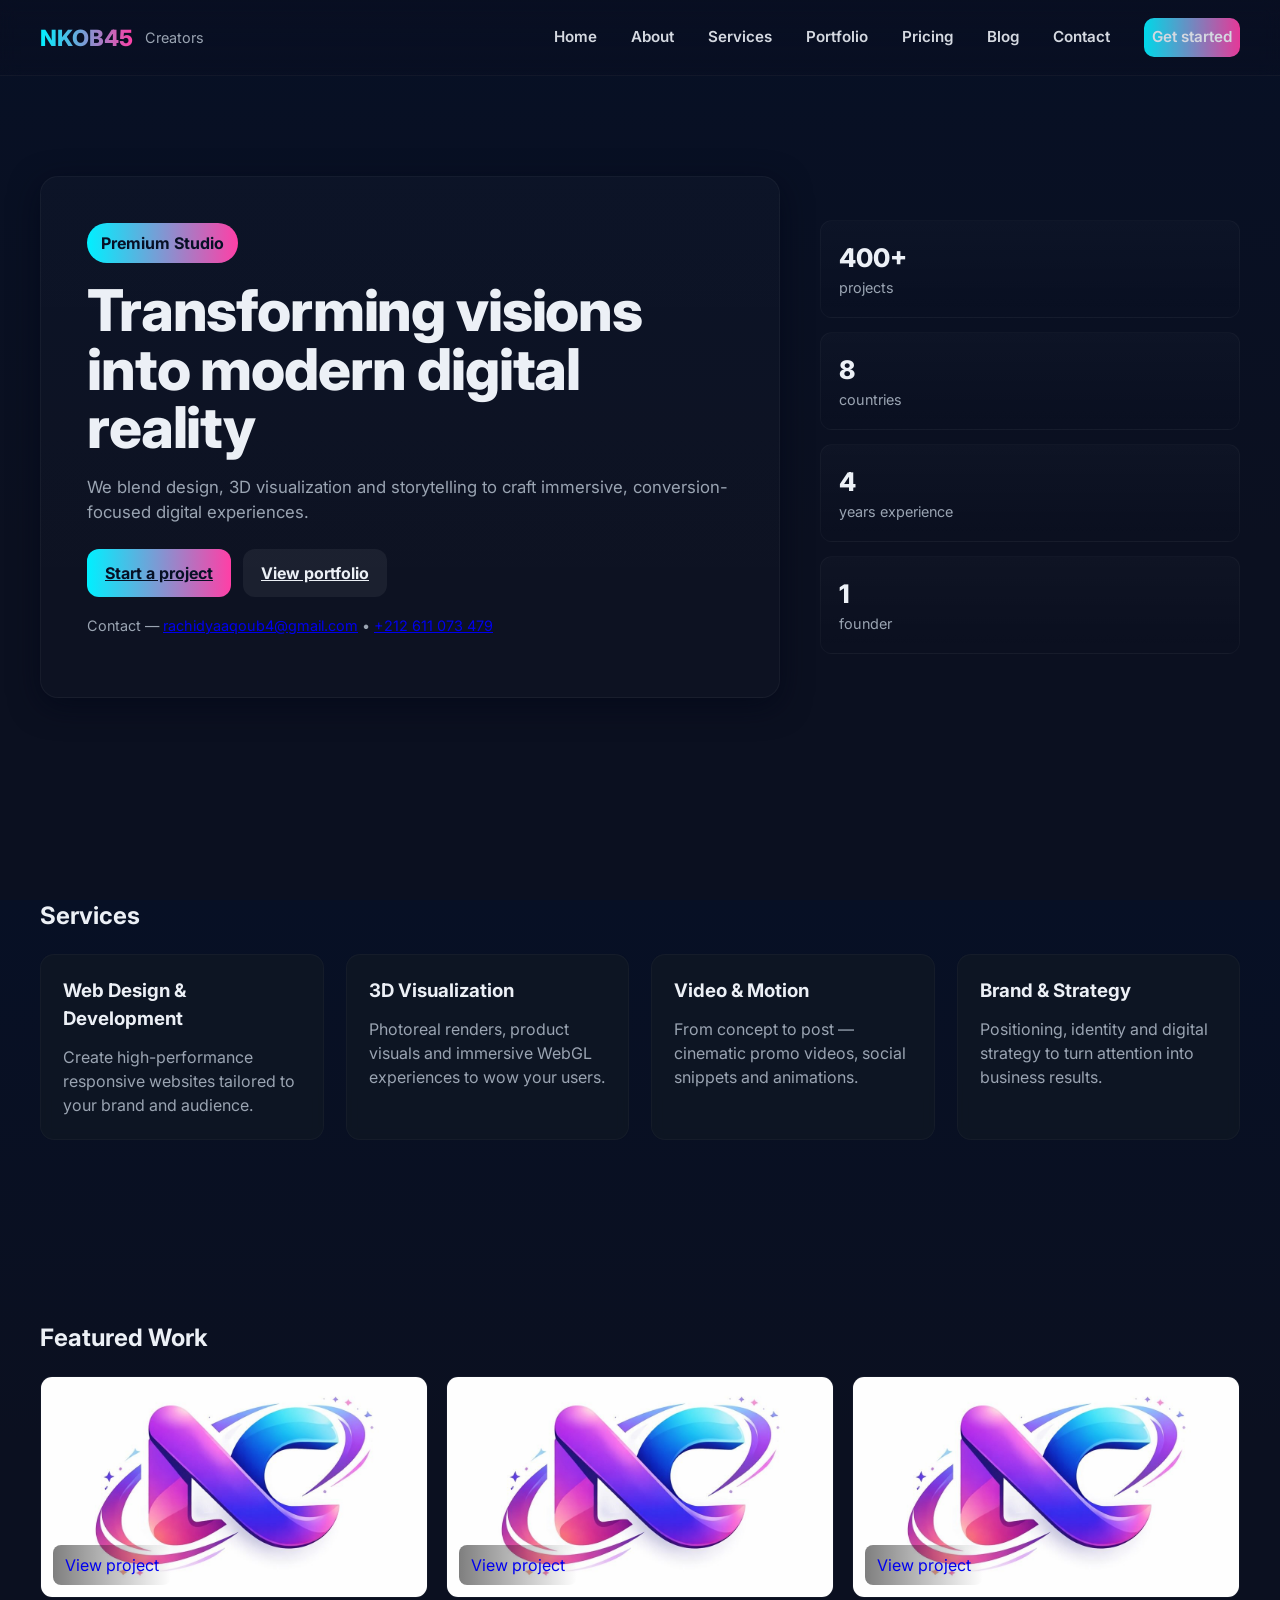
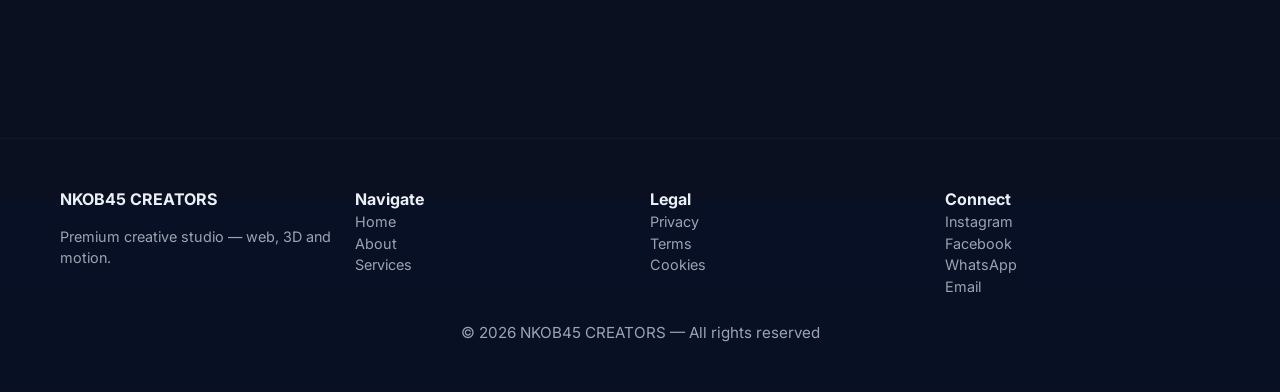
==== commit e1223e4e: "Redesign: modernize site, add shared CSS/JS, update all HTML pages to unified design" ====
--- a/index.html
+++ b/index.html
@@ -1,796 +1,123 @@
-<!DOCTYPE html>
+<!doctype html>
 <html lang="en">
 <head>
-    <meta charset="UTF-8">
-    <meta name="viewport" content="width=device-width, initial-scale=1.0, maximum-scale=1.0, user-scalable=yes">
-    <title>NKOB45 CREATORS | Premium Digital Agency & 3D Visualization |NKOB CREATORS</title>
-    <meta name="description" content="NKOB45 is an international creative studio specializing in web design, 3D visualization, video production, and interactive experiences. We help brands tell their stories.">
-    <meta name="keywords" content="creative agency, web design, 3D visualization, video production, digital strategy, branding, WebGL, interactive experiences">
-    <meta name="author" content="NKOB45 Studio">
-    <link rel="canonical" href="https://www.nkob45.com">
-    <meta property="og:title" content="NKOB45 CREATORS - Premium Digital Agency">
-    <meta property="og:description" content="Crafting extraordinary digital experiences that transform brands.">
-    <meta property="og:image" content="img.jpg">
-    <meta property="og:url" content="https://www.nkob45.com/">
-    <meta name="twitter:card" content="summary_large_image">
-    <link rel="preconnect" href="https://fonts.googleapis.com">
-    <link rel="preconnect" href="https://fonts.gstatic.com" crossorigin>
-    <link href="https://fonts.googleapis.com/css2?family=Syne:wght@400;500;600;700;800&family=Inter:wght@300;400;500;600;700&display=swap" rel="stylesheet">
-    <link rel="stylesheet" href="https://cdnjs.cloudflare.com/ajax/libs/font-awesome/6.5.1/css/all.min.css">
-    <style>
-        * {
-            margin: 0;
-            padding: 0;
-            box-sizing: border-box;
-        }
-
-        :root {
-            --primary: #00f0ff;
-            --secondary: #ff006e;
-            --accent: #ffb703;
-            --dark-bg: #0a0e27;
-            --card-bg: rgba(20, 24, 50, 0.8);
-            --text-light: #f0f2f5;
-            --text-muted: #a0a3a8;
-            --border-color: rgba(0, 240, 255, 0.15);
-            --shadow-sm: 0 4px 12px rgba(0, 240, 255, 0.08);
-            --shadow-md: 0 12px 32px rgba(0, 240, 255, 0.15);
-            --shadow-lg: 0 20px 60px rgba(0, 240, 255, 0.2);
-            --font-display: 'Syne', sans-serif;
-            --font-body: 'Inter', sans-serif;
-        }
-
-        html {
-            scroll-behavior: smooth;
-        }
-
-        body {
-            font-family: var(--font-body);
-            background: linear-gradient(135deg, var(--dark-bg) 0%, #0f1530 50%, #0a0e27 100%);
-            color: var(--text-light);
-            line-height: 1.6;
-            overflow-x: hidden;
-        }
-
-        .container {
-            max-width: 1200px;
-            margin: 0 auto;
-            padding: 0 20px;
-        }
-
-        section {
-            padding: 120px 0;
-            position: relative;
-            overflow: hidden;
-        }
-
-        /* ===== ANIMATIONS ===== */
-        @keyframes fadeInUp {
-            from {
-                opacity: 0;
-                transform: translateY(30px);
-            }
-            to {
-                opacity: 1;
-                transform: translateY(0);
-            }
-        }
-
-        @keyframes floatIn {
-            from {
-                opacity: 0;
-                transform: translateY(50px) scale(0.95);
-            }
-            to {
-                opacity: 1;
-                transform: translateY(0) scale(1);
-            }
-        }
-
-        @keyframes glowPulse {
-            0%, 100% {
-                box-shadow: 0 0 20px rgba(0, 240, 255, 0.5), inset 0 0 20px rgba(0, 240, 255, 0.1);
-            }
-            50% {
-                box-shadow: 0 0 40px rgba(0, 240, 255, 0.8), inset 0 0 30px rgba(0, 240, 255, 0.2);
-            }
-        }
-
-        @keyframes slideRight {
-            from {
-                opacity: 0;
-                transform: translateX(-40px);
-            }
-            to {
-                opacity: 1;
-                transform: translateX(0);
-            }
-        }
-
-        .scroll-fade {
-            animation: fadeInUp 0.8s ease forwards;
-            opacity: 0;
-        }
-
-        .scroll-fade.visible {
-            opacity: 1;
-        }
-
-        /* ===== NAVBAR ===== */
-        .navbar {
-            display: flex;
-            justify-content: space-between;
-            align-items: center;
-            padding: 1.2rem 5%;
-            background: rgba(10, 14, 39, 0.8);
-            backdrop-filter: blur(20px);
-            position: sticky;
-            top: 0;
-            z-index: 1000;
-            border-bottom: 1px solid var(--border-color);
-            transition: all 0.3s ease;
-        }
-
-        .navbar.scrolled {
-            box-shadow: var(--shadow-lg);
-            background: rgba(10, 14, 39, 0.95);
-        }
-
-        .logo {
-            font-size: 2rem;
-            font-weight: 800;
-            font-family: var(--font-display);
-            background: linear-gradient(135deg, var(--primary), var(--secondary));
-            -webkit-background-clip: text;
-            -webkit-text-fill-color: transparent;
-            background-clip: text;
-            letter-spacing: -1px;
-        }
-
-        nav {
-            display: flex;
-            gap: 2rem;
-            list-style: none;
-        }
-
-        nav a {
-            color: var(--text-light);
-            text-decoration: none;
-            font-weight: 500;
-            font-size: 0.95rem;
-            position: relative;
-            transition: color 0.3s ease;
-        }
-
-        nav a::after {
-            content: '';
-            position: absolute;
-            bottom: -5px;
-            left: 0;
-            width: 0;
-            height: 2px;
-            background: linear-gradient(90deg, var(--primary), var(--secondary));
-            transition: width 0.3s ease;
-        }
-
-        nav a:hover::after {
-            width: 100%;
-        }
-
-        .menu-toggle {
-            display: none;
-            background: none;
-            border: none;
-            font-size: 1.5rem;
-            color: var(--primary);
-            cursor: pointer;
-        }
-
-        /* ===== BUTTONS ===== */
-        .btn {
-            display: inline-block;
-            padding: 12px 28px;
-            border-radius: 8px;
-            font-weight: 600;
-            text-decoration: none;
-            cursor: pointer;
-            transition: all 0.3s ease;
-            border: none;
-            font-size: 0.95rem;
-            text-align: center;
-            font-family: var(--font-body);
-        }
-
-        .btn-primary {
-            background: linear-gradient(135deg, var(--primary), var(--secondary));
-            color: var(--dark-bg);
-            box-shadow: var(--shadow-md);
-            position: relative;
-            overflow: hidden;
-        }
-
-        .btn-primary::before {
-            content: '';
-            position: absolute;
-            top: 0;
-            left: -100%;
-            width: 100%;
-            height: 100%;
-            background: rgba(255, 255, 255, 0.2);
-            transition: left 0.3s ease;
-        }
-
-        .btn-primary:hover::before {
-            left: 100%;
-        }
-
-        .btn-primary:hover {
-            transform: translateY(-4px);
-            box-shadow: var(--shadow-lg);
-        }
-
-        .btn-outline {
-            background: transparent;
-            color: var(--primary);
-            border: 2px solid var(--primary);
-        }
-
-        .btn-outline:hover {
-            background: rgba(0, 240, 255, 0.1);
-            border-color: var(--secondary);
-            color: var(--secondary);
-            transform: translateY(-2px);
-        }
-
-        /* ===== HERO ===== */
-        .hero {
-            text-align: center;
-            padding-top: 140px;
-            padding-bottom: 140px;
-            position: relative;
-        }
-
-        .hero::before {
-            content: '';
-            position: absolute;
-            top: -50%;
-            right: -20%;
-            width: 600px;
-            height: 600px;
-            background: radial-gradient(circle, rgba(0, 240, 255, 0.15) 0%, transparent 70%);
-            border-radius: 50%;
-            pointer-events: none;
-            animation: floatIn 1s ease;
-        }
-
-        .hero::after {
-            content: '';
-            position: absolute;
-            bottom: -30%;
-            left: -10%;
-            width: 500px;
-            height: 500px;
-            background: radial-gradient(circle, rgba(255, 6, 110, 0.1) 0%, transparent 70%);
-            border-radius: 50%;
-            pointer-events: none;
-        }
-
-        .badge {
-            display: inline-block;
-            background: rgba(0, 240, 255, 0.1);
-            border: 1px solid var(--border-color);
-            color: var(--primary);
-            padding: 8px 16px;
-            border-radius: 50px;
-            font-weight: 600;
-            font-size: 0.85rem;
-            margin-bottom: 2rem;
-            animation: fadeInUp 0.6s ease;
-        }
-
-        .hero h1 {
-            font-size: clamp(3.5rem, 8vw, 5.5rem);
-            font-family: var(--font-display);
-            font-weight: 800;
-            line-height: 1.1;
-            letter-spacing: -2px;
-            margin-bottom: 1.5rem;
-            animation: fadeInUp 0.8s ease 0.1s backwards;
-            background: linear-gradient(135deg, var(--primary), var(--secondary), var(--primary));
-            background-size: 200% auto;
-            -webkit-background-clip: text;
-            -webkit-text-fill-color: transparent;
-            background-clip: text;
-        }
-
-        .hero-subtitle {
-            font-size: 1.4rem;
-            margin: 1.5rem 0;
-            color: var(--text-light);
-            animation: fadeInUp 0.8s ease 0.2s backwards;
-        }
-
-        .hero-text {
-            max-width: 700px;
-            margin: 2rem auto;
-            font-size: 1.1rem;
-            color: var(--text-muted);
-            line-height: 1.8;
-            animation: fadeInUp 0.8s ease 0.3s backwards;
-        }
-
-        .hero-buttons {
-            display: flex;
-            gap: 1.5rem;
-            justify-content: center;
-            flex-wrap: wrap;
-            margin-top: 3rem;
-            animation: fadeInUp 0.8s ease 0.4s backwards;
-        }
-
-        /* ===== SECTION TITLES ===== */
-        h2 {
-            font-size: clamp(2.2rem, 5vw, 3.5rem);
-            font-family: var(--font-display);
-            font-weight: 800;
-            line-height: 1.2;
-            margin-bottom: 3rem;
-            letter-spacing: -1px;
-        }
-
-        /* ===== GRID LAYOUTS ===== */
-        .grid {
-            display: grid;
-            grid-template-columns: repeat(auto-fit, minmax(300px, 1fr));
-            gap: 2rem;
-            margin-top: 3rem;
-        }
-
-        /* ===== CARDS ===== */
-        .card {
-            background: var(--card-bg);
-            border: 1px solid var(--border-color);
-            border-radius: 12px;
-            padding: 2.5rem 2rem;
-            transition: all 0.3s ease;
-            position: relative;
-            overflow: hidden;
-            backdrop-filter: blur(10px);
-        }
-
-        .card::before {
-            content: '';
-            position: absolute;
-            top: 0;
-            left: 0;
-            width: 100%;
-            height: 100%;
-            background: linear-gradient(135deg, rgba(0, 240, 255, 0.1) 0%, transparent 100%);
-            opacity: 0;
-            transition: opacity 0.3s ease;
-            pointer-events: none;
-        }
-
-        .card:hover {
-            transform: translateY(-8px);
-            border-color: var(--primary);
-            box-shadow: var(--shadow-lg), inset 0 0 30px rgba(0, 240, 255, 0.05);
-        }
-
-        .card:hover::before {
-            opacity: 1;
-        }
-
-        .card h3 {
-            font-size: 1.5rem;
-            font-family: var(--font-display);
-            font-weight: 700;
-            margin-bottom: 1rem;
-            color: var(--text-light);
-        }
-
-        .card-icon {
-            font-size: 3rem;
-            margin-bottom: 1rem;
-            background: linear-gradient(135deg, var(--primary), var(--secondary));
-            -webkit-background-clip: text;
-            -webkit-text-fill-color: transparent;
-            background-clip: text;
-        }
-
-        .card p {
-            color: var(--text-muted);
-            line-height: 1.8;
-            font-size: 0.95rem;
-        }
-
-        .card ul {
-            list-style: none;
-            margin-top: 1.5rem;
-        }
-
-        .card li {
-            padding: 0.6rem 0;
-            color: var(--text-muted);
-            font-size: 0.9rem;
-        }
-
-        .card li::before {
-            content: '✓';
-            margin-right: 0.8rem;
-            color: var(--primary);
-            font-weight: bold;
-        }
-
-        /* ===== PRICING ===== */
-        .pricing-grid {
-            display: grid;
-            grid-template-columns: repeat(auto-fit, minmax(280px, 1fr));
-            gap: 2rem;
-            margin-top: 3rem;
-        }
-
-        .price-card {
-            background: var(--card-bg);
-            border: 2px solid var(--border-color);
-            border-radius: 12px;
-            padding: 2.5rem 2rem;
-            text-align: center;
-            transition: all 0.3s ease;
-            position: relative;
-            display: flex;
-            flex-direction: column;
-        }
-
-        .price-card.featured {
-            border-color: var(--primary);
-            transform: scale(1.05);
-            box-shadow: 0 0 40px rgba(0, 240, 255, 0.3);
-        }
-
-        .price-card:hover {
-            transform: translateY(-8px);
-            border-color: var(--secondary);
-            box-shadow: var(--shadow-lg);
-        }
-
-        .price-card h3 {
-            font-family: var(--font-display);
-            font-size: 1.5rem;
-            font-weight: 700;
-            margin-bottom: 1rem;
-        }
-
-        .price {
-            font-size: 3.5rem;
-            font-weight: 800;
-            background: linear-gradient(135deg, var(--primary), var(--secondary));
-            -webkit-background-clip: text;
-            -webkit-text-fill-color: transparent;
-            background-clip: text;
-            margin: 1.5rem 0;
-        }
-
-        .price-card ul {
-            list-style: none;
-            text-align: left;
-            margin: 2rem 0;
-            flex-grow: 1;
-        }
-
-        .price-card li {
-            padding: 0.7rem 0;
-            color: var(--text-muted);
-            font-size: 0.9rem;
-        }
-
-        .price-card li::before {
-            content: '→';
-            margin-right: 0.8rem;
-            color: var(--primary);
-        }
-
-        .price-card .btn {
-            margin-top: auto;
-            width: 100%;
-        }
-
-        /* ===== FOOTER ===== */
-        footer {
-            background: rgba(10, 14, 39, 0.9);
-            border-top: 1px solid var(--border-color);
-            padding: 4rem 0 1rem;
-            margin-top: 4rem;
-        }
-
-        .footer-grid {
-            display: grid;
-            grid-template-columns: repeat(auto-fit, minmax(200px, 1fr));
-            gap: 3rem;
-            margin-bottom: 3rem;
-        }
-
-        .footer-col h4 {
-            font-family: var(--font-display);
-            font-size: 1.2rem;
-            font-weight: 700;
-            margin-bottom: 1.5rem;
-            color: var(--primary);
-        }
-
-        .footer-col ul {
-            list-style: none;
-        }
-
-        .footer-col li {
-            margin-bottom: 0.8rem;
-        }
-
-        .footer-col a {
-            color: var(--text-muted);
-            text-decoration: none;
-            transition: color 0.3s ease;
-        }
-
-        .footer-col a:hover {
-            color: var(--primary);
-        }
-
-        .footer-bottom {
-            text-align: center;
-            padding-top: 2rem;
-            border-top: 1px solid var(--border-color);
-            color: var(--text-muted);
-            font-size: 0.9rem;
-        }
-
-        .social-links {
-            display: flex;
-            gap: 1rem;
-            margin-top: 1.5rem;
-        }
-
-        .social-links a {
-            display: inline-flex;
-            align-items: center;
-            justify-content: center;
-            width: 40px;
-            height: 40px;
-            background: rgba(0, 240, 255, 0.1);
-            border: 1px solid var(--border-color);
-            border-radius: 50%;
-            color: var(--primary);
-            transition: all 0.3s ease;
-        }
-
-        .social-links a:hover {
-            background: linear-gradient(135deg, var(--primary), var(--secondary));
-            color: var(--dark-bg);
-            border-color: var(--primary);
-            transform: translateY(-4px);
-        }
-
-        /* ===== UTILITIES ===== */
-        #back-to-top {
-            position: fixed;
-            bottom: 30px;
-            right: 30px;
-            width: 50px;
-            height: 50px;
-            border-radius: 50%;
-            background: linear-gradient(135deg, var(--primary), var(--secondary));
-            color: var(--dark-bg);
-            border: none;
-            cursor: pointer;
-            font-size: 1.2rem;
-            box-shadow: var(--shadow-lg);
-            transition: all 0.3s ease;
-            display: flex;
-            align-items: center;
-            justify-content: center;
-            z-index: 99;
-            opacity: 0;
-            pointer-events: none;
-        }
-
-        #back-to-top.visible {
-            opacity: 1;
-            pointer-events: auto;
-        }
-
-        #back-to-top:hover {
-            transform: translateY(-4px);
-            box-shadow: 0 0 40px rgba(0, 240, 255, 0.5);
-        }
-
-        /* ===== RESPONSIVE ===== */
-        @media (max-width: 768px) {
-            .navbar {
-                flex-direction: column;
-                gap: 1rem;
-                padding: 1rem;
-            }
-
-            nav {
-                display: none;
-                flex-direction: column;
-                gap: 1rem;
-                width: 100%;
-            }
-
-            nav.active {
-                display: flex;
-            }
-
-            nav a {
-                padding: 0.5rem 0;
-            }
-
-            .menu-toggle {
-                display: block;
-            }
-
-            section {
-                padding: 80px 0;
-            }
-
-            .hero h1 {
-                font-size: 2.5rem;
-            }
-
-            .hero-buttons {
-                flex-direction: column;
-            }
-
-            .btn {
-                width: 100%;
-            }
-
-            .price-card.featured {
-                transform: scale(1);
-            }
-
-            #back-to-top {
-                width: 45px;
-                height: 45px;
-                bottom: 20px;
-                right: 20px;
-            }
-        }
-    </style>
+  <meta charset="utf-8">
+  <meta name="viewport" content="width=device-width,initial-scale=1">
+  <title>NKOB45 CREATORS — Premium Creative Studio</title>
+  <meta name="description" content="NKOB45 CREATORS — premium digital agency specializing in web design, 3D, video and immersive experiences.">
+  <link rel="stylesheet" href="assets/css/styles.css">
+  <link rel="preconnect" href="https://fonts.googleapis.com">
+  <link href="https://fonts.googleapis.com/css2?family=Inter:wght@300;400;600;700;800&display=swap" rel="stylesheet">
 </head>
 <body>
-    <!-- Navbar -->
-    <header class="navbar">
-        <div class="logo">NKOB45</div>
-        <nav>
-            <a href="index.html">Home</a>
-            <a href="about.html">About</a>
-            <a href="services.html">Services</a>
-            <a href="portfolio.html">Portfolio</a>
-            <a href="pricing.html">Pricing</a>
-            <a href="blog.html">Blog</a>
-            <a href="contact.html">Contact</a>
-        </nav>
-        <button class="menu-toggle" aria-label="menu"><i class="fas fa-bars"></i></button>
-    </header>
+  <header class="header">
+    <div class="container header-inner">
+      <div class="brand"><div class="logo">NKOB45</div><div class="small">Creators</div></div>
+      <nav class="nav" aria-label="Main navigation">
+        <a href="index.html">Home</a>
+        <a href="about.html">About</a>
+        <a href="services.html">Services</a>
+        <a href="portfolio.html">Portfolio</a>
+        <a href="pricing.html">Pricing</a>
+        <a href="blog.html">Blog</a>
+        <a href="contact.html">Contact</a>
+        <a class="cta" href="contact.html">Get started</a>
+      </nav>
+      <button class="burger" aria-label="Open menu" aria-expanded="false">☰</button>
+    </div>
+  </header>
 
-    <!-- Hero Section -->
-    <section class="hero">
-        <div class="container">
-            <span class="badge">✨ PREMIUM CREATIVE STUDIO</span>
-            <h1>Transforming Visions Into Digital Reality</h1>
-            <p class="hero-subtitle">Next-generation creative experiences that captivate, engage, and convert.</p>
-            <p class="hero-text">We craft immersive digital experiences combining cutting-edge technology with artistic excellence. From concept to execution, every pixel tells your story.</p>
-            <div class="hero-buttons">
-                <a href="contact.html" class="btn btn-primary">🚀 Start Your Project</a>
-                <a href="portfolio.html" class="btn btn-outline">View Our Work</a>
-            </div>
+  <main>
+    <section class="hero container">
+      <div class="hero-card">
+        <div class="h-badge">Premium Studio</div>
+        <h1 class="h-title">Transforming visions into modern digital reality</h1>
+        <p class="h-lead">We blend design, 3D visualization and storytelling to craft immersive, conversion-focused digital experiences.</p>
+        <div class="h-actions">
+          <a class="btn btn-primary" href="contact.html">Start a project</a>
+          <a class="btn btn-light" href="portfolio.html">View portfolio</a>
         </div>
+        <p class="small" style="margin-top:18px">Contact — <a href="mailto:rachidyaaqoub4@gmail.com">rachidyaaqoub4@gmail.com</a> • <a href="https://wa.me/212611073479">+212 611 073 479</a></p>
+      </div>
+      <aside class="stats">
+        <div class="stat"><div class="num">400+</div><div class="label">projects</div></div>
+        <div class="stat"><div class="num">8</div><div class="label">countries</div></div>
+        <div class="stat"><div class="num">4</div><div class="label">years experience</div></div>
+        <div class="stat"><div class="num">1</div><div class="label">founder</div></div>
+      </aside>
     </section>
 
-    <!-- Footer -->
-    <footer>
-        <div class="container">
-            <div class="footer-grid">
-                <div class="footer-col">
-                    <h4>NKOB45</h4>
-                    <p>Premium creative studio crafting extraordinary digital experiences since 2020.</p>
-                </div>
-                <div class="footer-col">
-                    <h4>Navigate</h4>
-                    <ul>
-                        <li><a href="index.html">Home</a></li>
-                        <li><a href="about.html">About</a></li>
-                        <li><a href="services.html">Services</a></li>
-                        <li><a href="portfolio.html">Portfolio</a></li>
-                        <li><a href="blog.html">Blog</a></li>
-                    </ul>
-                </div>
-                <div class="footer-col">
-                    <h4>Legal</h4>
-                    <ul>
-                        <li><a href="privacy.html">Privacy Policy</a></li>
-                        <li><a href="terms.html">Terms of Service</a></li>
-                        <li><a href="cookies.html">Cookie Policy</a></li>
-                    </ul>
-                </div>
-                <div class="footer-col">
-                    <h4>Connect</h4>
-                    <div class="social-links">
-                        <a href="https://www.instagram.com/rachid__yaaqoub" target="_blank" aria-label="Instagram"><i class="fab fa-instagram"></i></a>
-                        <a href="https://www.facebook.com/share/1TvZvdenSx/" target="_blank" aria-label="Facebook"><i class="fab fa-facebook-f"></i></a>
-                        <a href="https://wa.me/212611073479" target="_blank" aria-label="WhatsApp"><i class="fab fa-whatsapp"></i></a>
-                        <a href="mailto:rachidyaaqoub4@gmail.com" aria-label="Email"><i class="fas fa-envelope"></i></a>
-                    </div>
-                </div>
-            </div>
-            <div class="footer-bottom">
-                <p>© 2026 NKOB45 CREATORS — All rights reserved | Crafted with precision</p>
-            </div>
+    <section class="section container">
+      <h2>Services</h2>
+      <div class="grid">
+        <article class="card">
+          <h3>Web Design & Development</h3>
+          <p>Create high-performance responsive websites tailored to your brand and audience.</p>
+        </article>
+        <article class="card">
+          <h3>3D Visualization</h3>
+          <p>Photoreal renders, product visuals and immersive WebGL experiences to wow your users.</p>
+        </article>
+        <article class="card">
+          <h3>Video & Motion</h3>
+          <p>From concept to post — cinematic promo videos, social snippets and animations.</p>
+        </article>
+        <article class="card">
+          <h3>Brand & Strategy</h3>
+          <p>Positioning, identity and digital strategy to turn attention into business results.</p>
+        </article>
+      </div>
+    </section>
+
+    <section class="section container">
+      <h2>Featured Work</h2>
+      <div class="work-grid">
+        <a class="project" href="portfolio.html"><img src="img.jpg" alt="Featured project"><div class="meta">View project</div></a>
+        <a class="project" href="portfolio.html"><img src="img.jpg" alt="Featured project"><div class="meta">View project</div></a>
+        <a class="project" href="portfolio.html"><img src="img.jpg" alt="Featured project"><div class="meta">View project</div></a>
+      </div>
+    </section>
+
+  </main>
+
+  <footer class="footer">
+    <div class="container">
+      <div class="foot-grid">
+        <div>
+          <strong>NKOB45 CREATORS</strong>
+          <p class="small">Premium creative studio — web, 3D and motion.</p>
         </div>
-    </footer>
+        <div>
+          <strong>Navigate</strong>
+          <nav class="small">
+            <a href="index.html">Home</a><br>
+            <a href="about.html">About</a><br>
+            <a href="services.html">Services</a>
+          </nav>
+        </div>
+        <div>
+          <strong>Legal</strong>
+          <nav class="small">
+            <a href="privacy.html">Privacy</a><br>
+            <a href="terms.html">Terms</a><br>
+            <a href="cookies.html">Cookies</a>
+          </nav>
+        </div>
+        <div>
+          <strong>Connect</strong>
+          <div class="small">
+            <a href="https://www.instagram.com/rachid__yaaqoub" target="_blank">Instagram</a><br>
+            <a href="https://www.facebook.com/share/1TvZvdenSx/" target="_blank">Facebook</a><br>
+            <a href="https://wa.me/212611073479" target="_blank">WhatsApp</a><br>
+            <a href="mailto:rachidyaaqoub4@gmail.com">Email</a>
+          </div>
+        </div>
+      </div>
+      <div style="margin-top:24px;text-align:center;color:var(--muted);font-size:0.95rem">© 2026 NKOB45 CREATORS — All rights reserved</div>
+    </div>
+  </footer>
 
-    <button id="back-to-top" title="Back to top"><i class="fas fa-arrow-up"></i></button>
-
-    <script>
-        // Navbar scroll effect
-        const navbar = document.querySelector('.navbar');
-        window.addEventListener('scroll', () => {
-            if (window.scrollY > 50) {
-                navbar.classList.add('scrolled');
-            } else {
-                navbar.classList.remove('scrolled');
-            }
-        });
-
-        // Mobile menu toggle
-        const menuToggle = document.querySelector('.menu-toggle');
-        const nav = document.querySelector('nav');
-        if (menuToggle) {
-            menuToggle.addEventListener('click', () => {
-                nav.classList.toggle('active');
-            });
-        }
-
-        // Smooth scroll for anchor links
-        document.querySelectorAll('a[href^="#"]').forEach(anchor => {
-            anchor.addEventListener('click', function(e) {
-                e.preventDefault();
-                const target = document.querySelector(this.getAttribute('href'));
-                if (target) {
-                    target.scrollIntoView({ behavior: 'smooth', block: 'start' });
-                    if (nav && nav.classList.contains('active')) {
-                        nav.classList.remove('active');
-                    }
-                }
-            });
-        });
-
-        // Scroll animations
-        const observer = new IntersectionObserver((entries) => {
-            entries.forEach(entry => {
-                if (entry.isIntersecting) {
-                    entry.target.classList.add('visible');
-                }
-            });
-        }, { threshold: 0.1 });
-
-        document.querySelectorAll('.scroll-fade').forEach(el => observer.observe(el));
-
-        // Back to top button
-        const backToTop = document.getElementById('back-to-top');
-        window.addEventListener('scroll', () => {
-            if (window.scrollY > 300) {
-                backToTop.classList.add('visible');
-            } else {
-                backToTop.classList.remove('visible');
-            }
-        });
-
-        backToTop.addEventListener('click', () => {
-            window.scrollTo({ top: 0, behavior: 'smooth' });
-        });
-    </script>
+  <button id="back-to-top" aria-label="Back to top" style="position:fixed;right:18px;bottom:18px;padding:12px;border-radius:999px;border:0;background:linear-gradient(90deg,var(--accent1),var(--accent2));color:#071025;display:none">↑</button>
+  <script src="assets/js/main.js"></script>
 </body>
-</html>+</html>
--- a/assets/css/styles.css
+++ b/assets/css/styles.css
@@ -0,0 +1,86 @@
+/* Modern NKOB-CREATORS shared stylesheet - 2026 redesign */
+:root{
+  --bg:#0b1020;
+  --card:#0f1724cc;
+  --glass:rgba(255,255,255,0.04);
+  --muted:#9aa4b2;
+  --accent1:#00f0ff;
+  --accent2:#ff3fa6;
+  --white: #ecf0f6;
+  --radius:14px;
+  --max-width:1200px;
+  --font-sans:Inter,system-ui,-apple-system,"Segoe UI",Roboto,"Helvetica Neue",Arial;
+}
+*{box-sizing:border-box}
+html,body{height:100%}
+body{
+  margin:0;
+  font-family:var(--font-sans);
+  background:linear-gradient(180deg,#071025 0%,#0b1020 60%);
+  color:var(--white);
+  -webkit-font-smoothing:antialiased;
+  -moz-osx-font-smoothing:grayscale;
+  line-height:1.5;
+}
+.container{max-width:var(--max-width);margin:0 auto;padding:0 20px}
+/* header */
+.header{position:sticky;top:0;z-index:1200;background:linear-gradient(180deg,rgba(10,14,32,0.6),rgba(10,14,32,0.35));backdrop-filter:blur(8px);border-bottom:1px solid rgba(255,255,255,0.04)}
+.header-inner{display:flex;align-items:center;justify-content:space-between;padding:18px 0}
+.brand{display:flex;align-items:center;gap:12px}
+.brand .logo{font-weight:800;font-size:1.4rem;background:linear-gradient(90deg,var(--accent1),var(--accent2));-webkit-background-clip:text;-webkit-text-fill-color:transparent}
+.nav{display:flex;align-items:center;gap:18px}
+.nav a{color:var(--white);text-decoration:none;font-weight:600;font-size:0.95rem;opacity:0.9;padding:8px;border-radius:10px}
+.nav a:hover{opacity:1;background:rgba(255,255,255,0.02)}
+.cta{margin-left:8px;padding:8px 14px;border-radius:10px;background:linear-gradient(90deg,var(--accent1),var(--accent2));color:#071025;font-weight:700}
+.burger{display:none;background:none;border:0;color:var(--white);font-size:1.2rem}
+/* hero */
+.hero{padding:100px 0;display:grid;grid-template-columns:1fr 420px;gap:40px;align-items:center}
+.hero-card{background:linear-gradient(180deg,rgba(255,255,255,0.02),rgba(255,255,255,0.01));border:1px solid rgba(255,255,255,0.04);padding:46px;border-radius:18px;box-shadow:0 8px 30px rgba(2,6,23,0.6)}
+.h-badge{display:inline-block;padding:8px 14px;border-radius:999px;background:linear-gradient(90deg,var(--accent1),var(--accent2));color:#071025;font-weight:700}
+.h-title{font-size:clamp(2rem,5vw,3.6rem);margin:18px 0;line-height:1.02;font-weight:800;letter-spacing:-0.02em}
+.h-lead{color:var(--muted);font-size:1.05rem}
+.h-actions{display:flex;gap:12px;margin-top:24px}
+.btn{display:inline-flex;align-items:center;gap:10px;padding:12px 18px;border-radius:12px;font-weight:700;cursor:pointer;border:0}
+.btn-light{background:rgba(255,255,255,0.06);color:var(--white)}
+.btn-primary{background:linear-gradient(90deg,var(--accent1),var(--accent2));color:#071025}
+/* right column */
+.stats{display:grid;gap:14px}
+.stat{background:linear-gradient(180deg,rgba(255,255,255,0.02),transparent);padding:18px;border-radius:12px;border:1px solid rgba(255,255,255,0.03)}
+.stat .num{font-weight:800;font-size:1.6rem}
+.stat .label{color:var(--muted);font-size:0.9rem}
+/* sections */
+.section{padding:80px 0}
+.grid{display:grid;grid-template-columns:repeat(auto-fit,minmax(260px,1fr));gap:22px}
+.card{background:var(--card);padding:22px;border-radius:var(--radius);border:1px solid rgba(255,255,255,0.03);backdrop-filter:blur(6px)}
+.card h3{margin:0 0 12px}
+.card p{color:var(--muted);margin:0}
+/* portfolio */
+.work-grid{display:grid;grid-template-columns:repeat(auto-fit,minmax(220px,1fr));gap:18px}
+.project{position:relative;border-radius:12px;overflow:hidden;border:1px solid rgba(255,255,255,0.03)}
+.project img{width:100%;height:220px;object-fit:cover;display:block}
+.project .meta{position:absolute;left:12px;bottom:12px;background:linear-gradient(90deg,rgba(0,0,0,0.5),transparent);padding:8px 12px;border-radius:8px}
+/* pricing */
+.pricing{display:grid;grid-template-columns:repeat(auto-fit,minmax(220px,1fr));gap:20px}
+.price{background:linear-gradient(180deg,rgba(255,255,255,0.02),transparent);padding:20px;border-radius:12px;border:1px solid rgba(255,255,255,0.03)}
+.price .amount{font-size:2.2rem;font-weight:800}
+.price .feat{border:1px solid rgba(0,255,255,0.12);box-shadow:0 10px 30px rgba(0,255,255,0.06)}
+/* footer */
+.footer{padding:48px 0;border-top:1px solid rgba(255,255,255,0.03);margin-top:60px}
+.footer .foot-grid{display:grid;grid-template-columns:repeat(auto-fit,minmax(200px,1fr));gap:20px}
+.footer a{color:var(--muted);text-decoration:none}
+/* forms */
+.input,textarea,select{width:100%;padding:12px;border-radius:10px;border:1px solid rgba(255,255,255,0.04);background:transparent;color:var(--white)}
+textarea{min-height:120px}
+/* utilities */
+.center{text-align:center}
+.kicker{font-size:0.9rem;color:var(--muted);text-transform:uppercase;letter-spacing:1px}
+.small{font-size:0.9rem;color:var(--muted)}
+/* responsive */
+@media (max-width:980px){
+  .hero{grid-template-columns:1fr;gap:22px;padding:64px 0}
+  .hero-card{padding:28px}
+}
+@media (max-width:640px){
+  .nav{display:none}
+  .burger{display:block}
+}
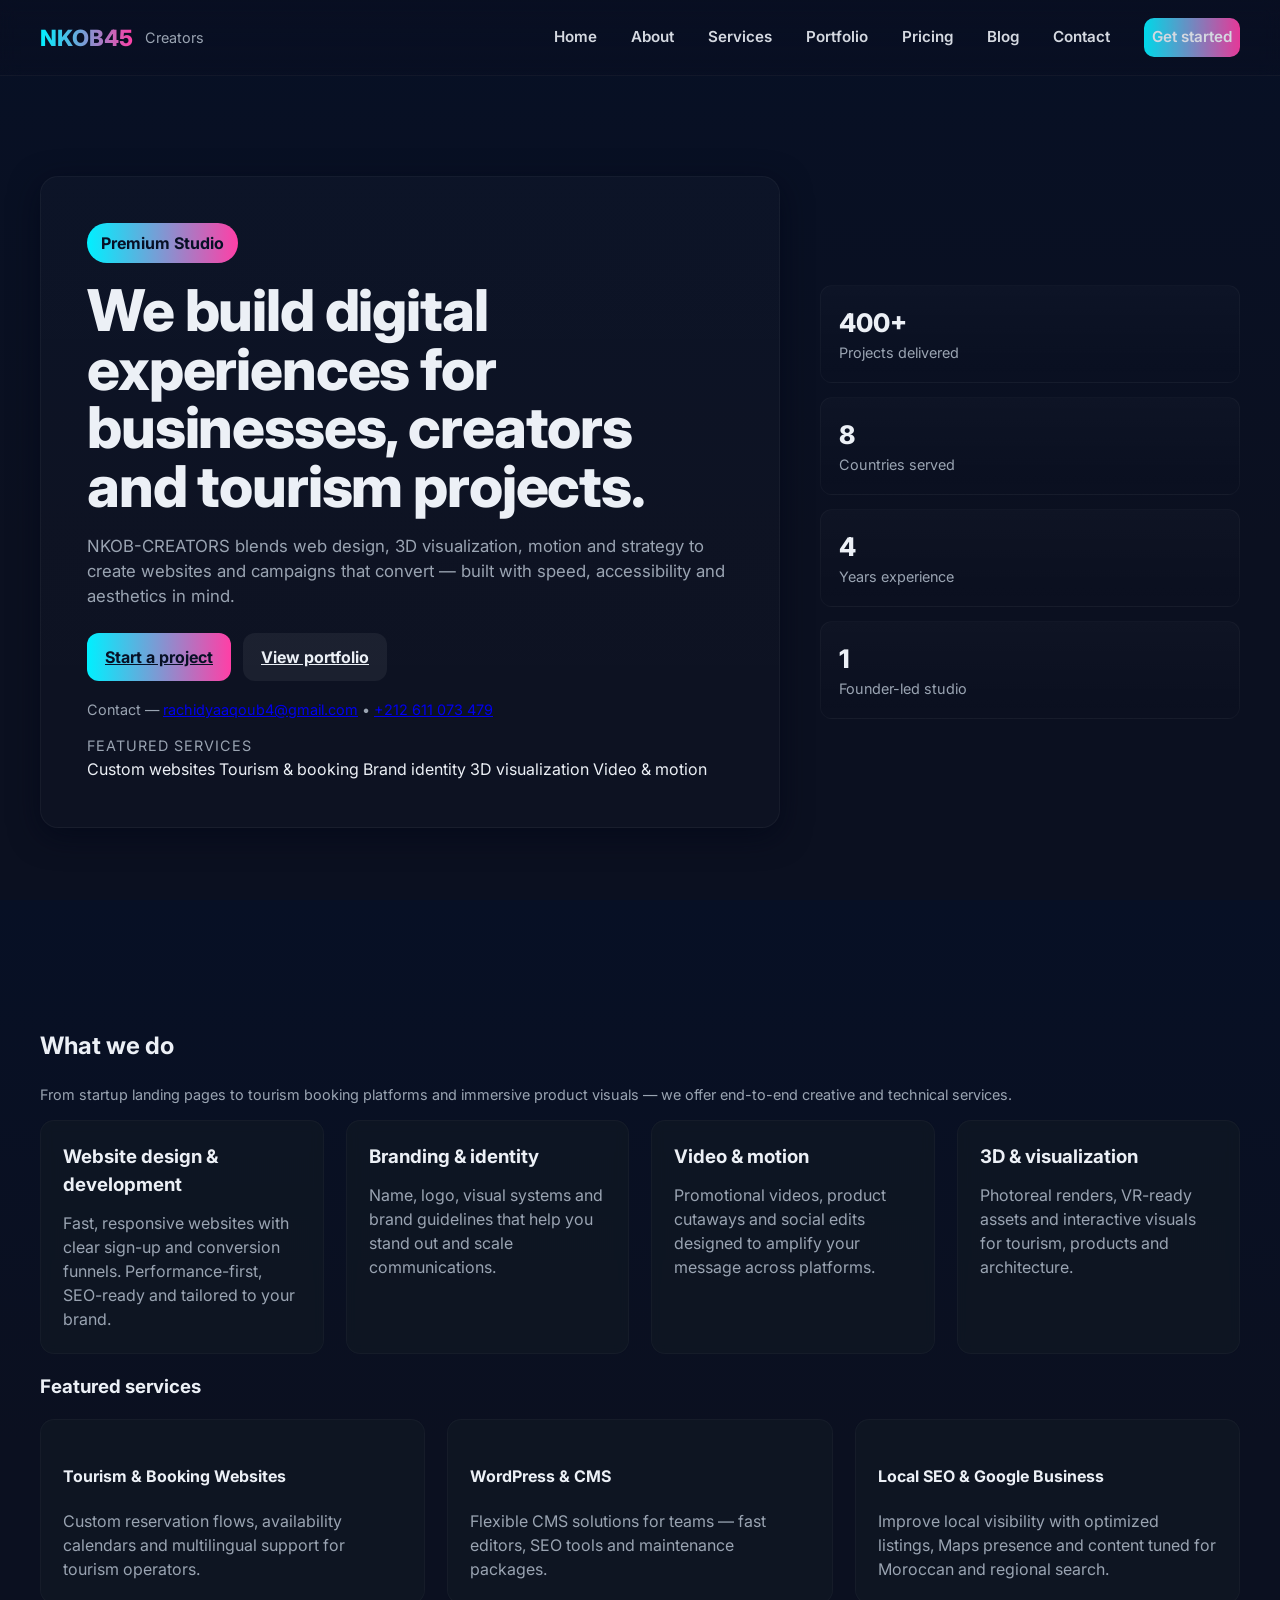
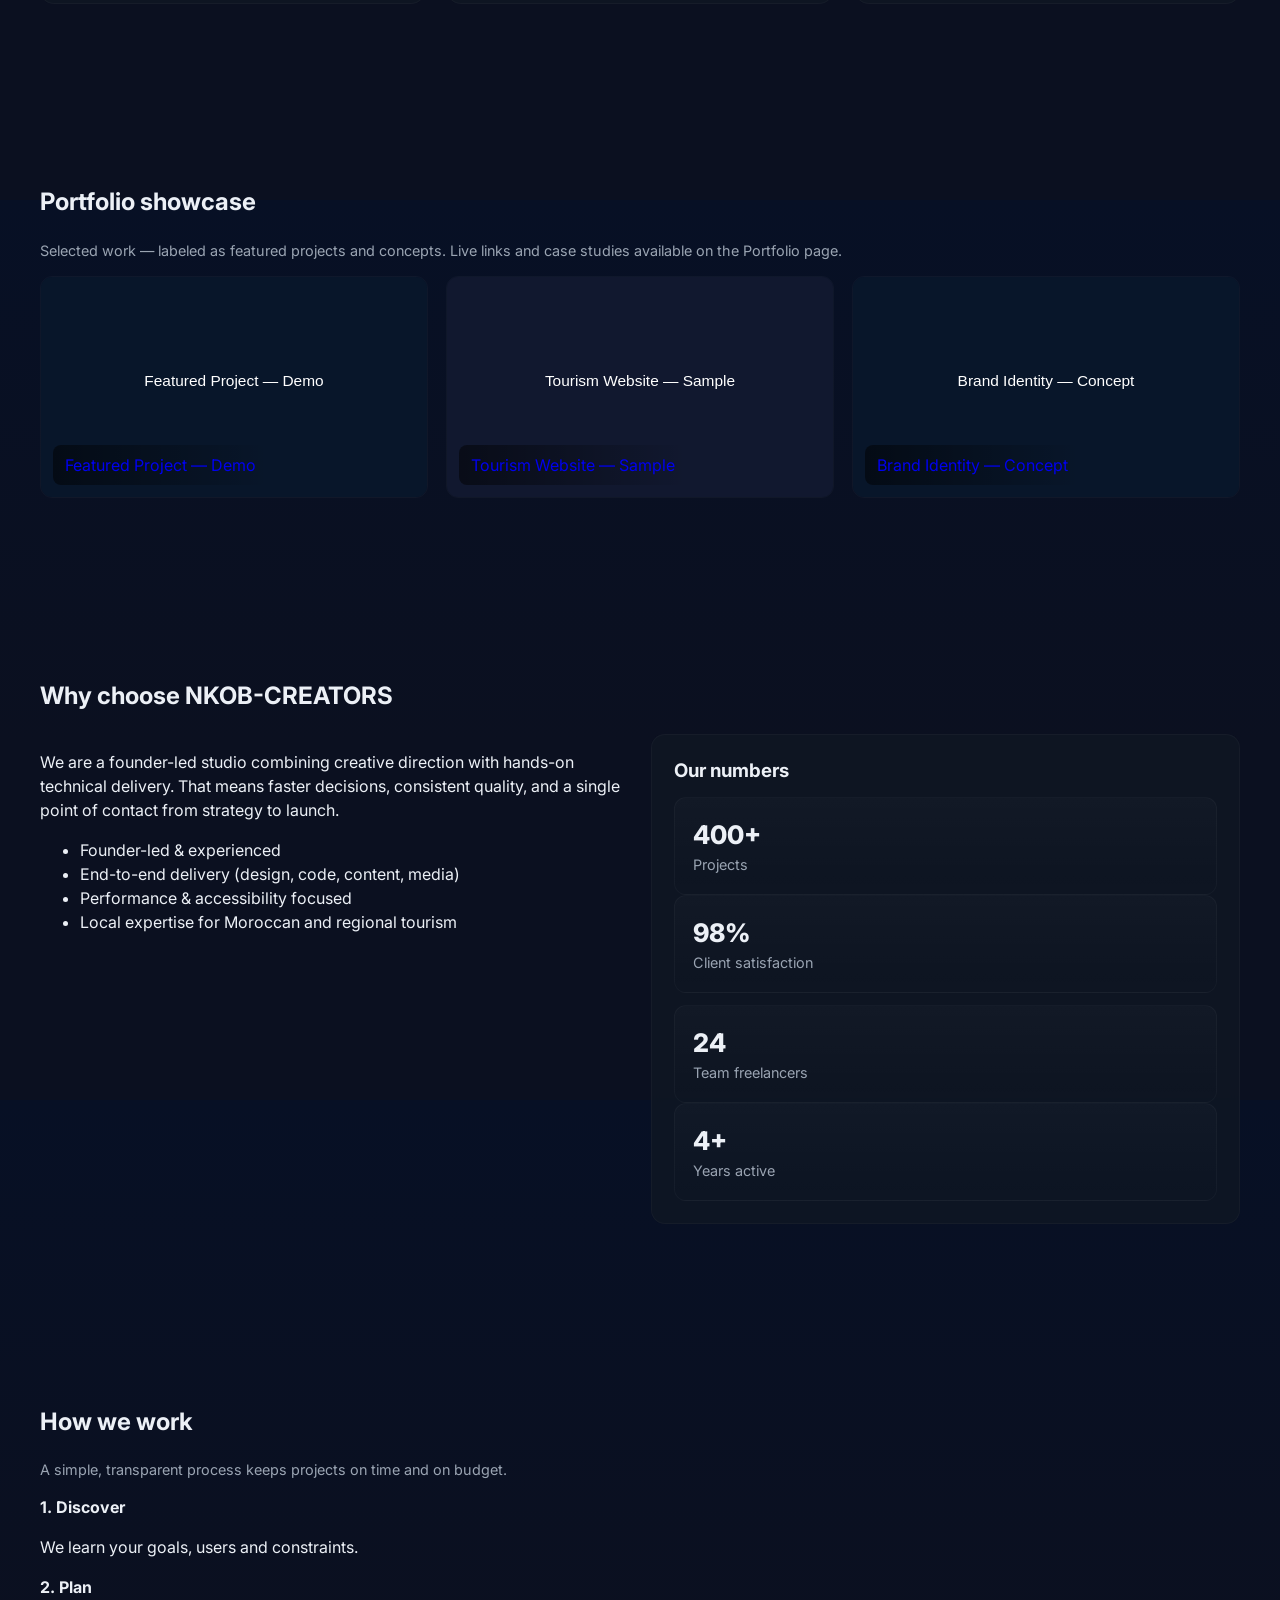
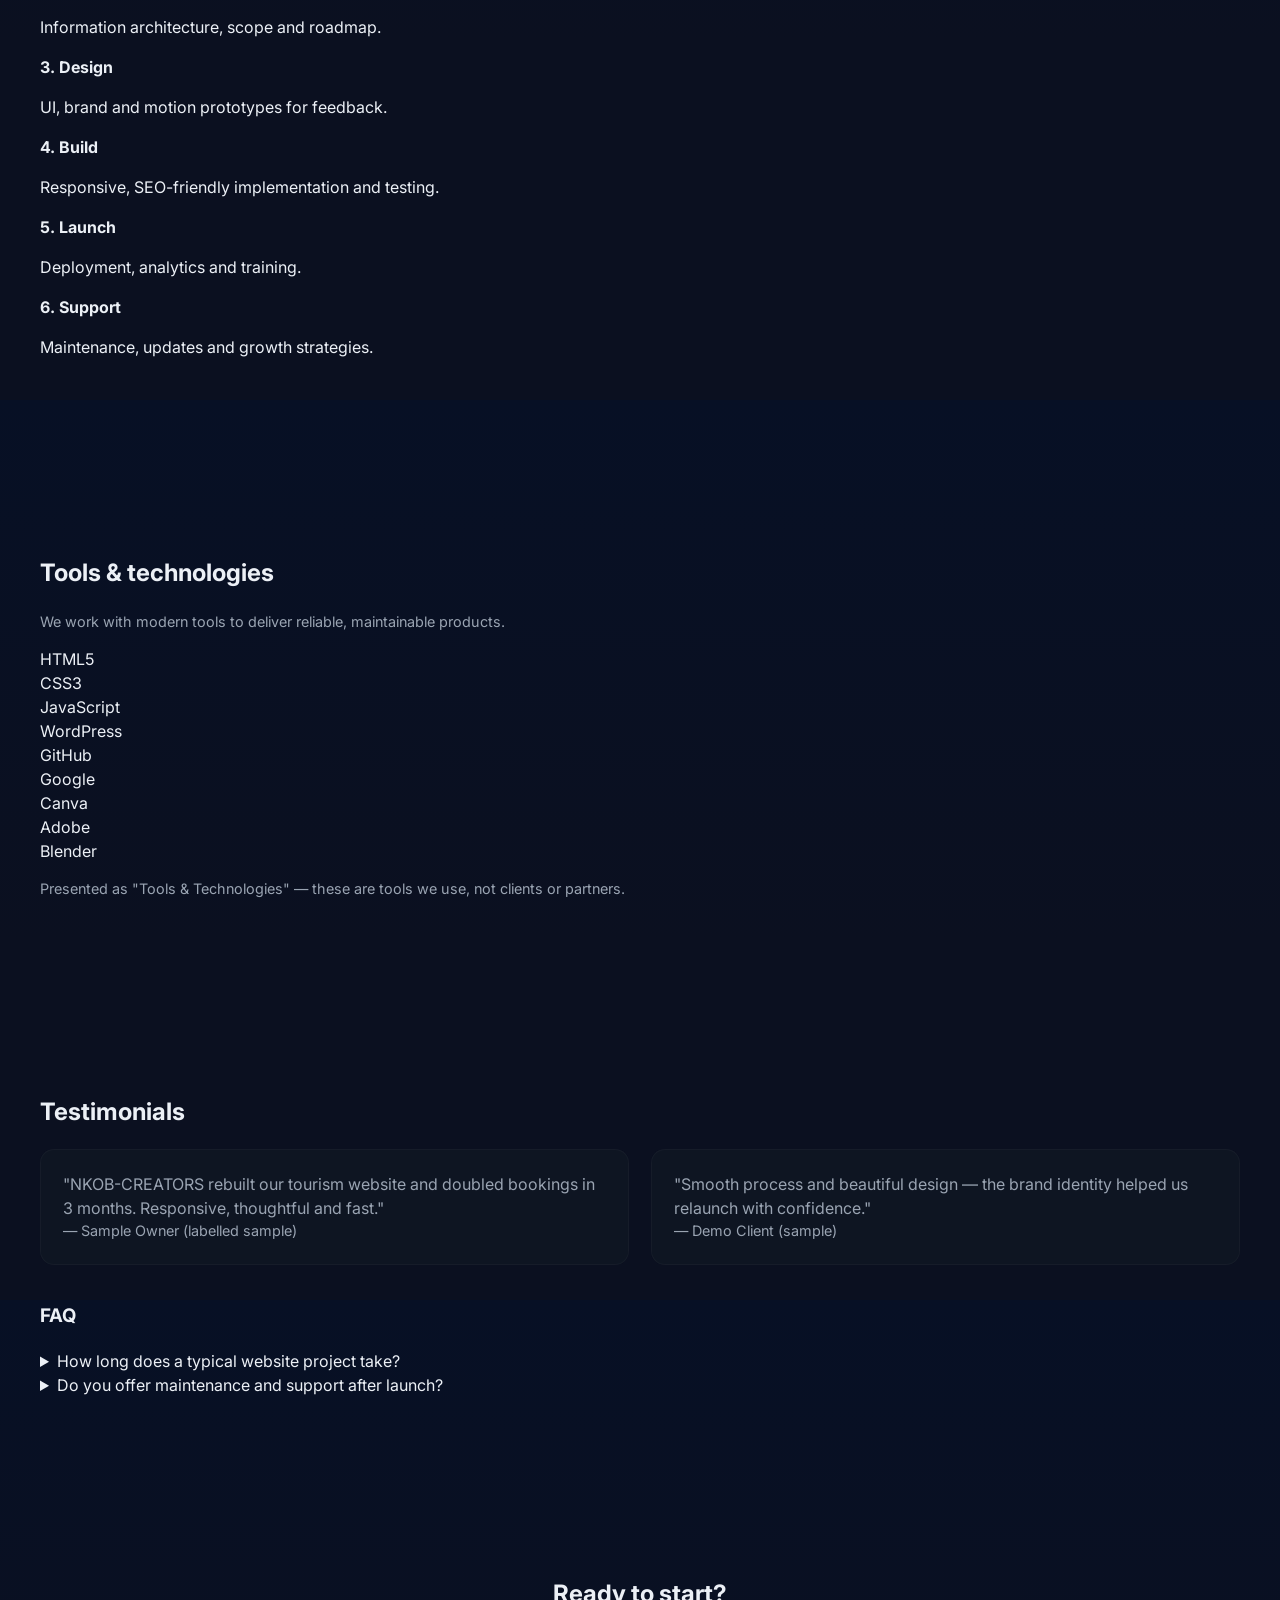
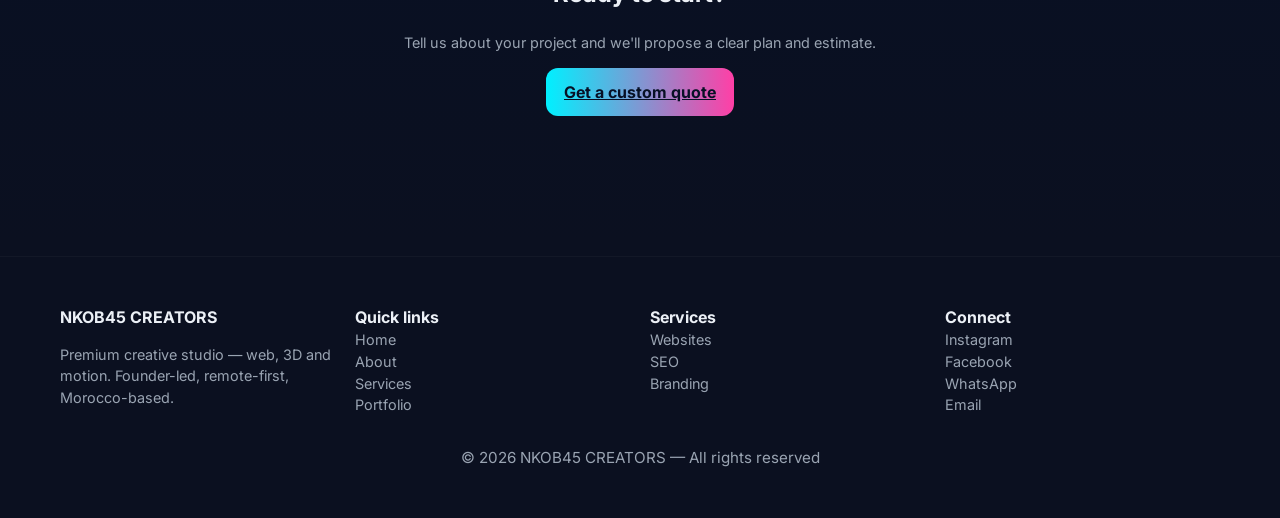
==== commit 49976151: "Expand homepage: richer hero, services, portfolio, process, tech, testimonials, FAQ, CTA, footer" ====
--- a/index.html
+++ b/index.html
@@ -28,54 +28,196 @@
   </header>
 
   <main>
-    <section class="hero container">
+    <!-- Premium hero -->
+    <section class="hero container" aria-label="Hero">
       <div class="hero-card">
         <div class="h-badge">Premium Studio</div>
-        <h1 class="h-title">Transforming visions into modern digital reality</h1>
-        <p class="h-lead">We blend design, 3D visualization and storytelling to craft immersive, conversion-focused digital experiences.</p>
+        <h1 class="h-title">We build digital experiences for businesses, creators and tourism projects.</h1>
+        <p class="h-lead">NKOB-CREATORS blends web design, 3D visualization, motion and strategy to create websites and campaigns that convert — built with speed, accessibility and aesthetics in mind.</p>
         <div class="h-actions">
           <a class="btn btn-primary" href="contact.html">Start a project</a>
           <a class="btn btn-light" href="portfolio.html">View portfolio</a>
         </div>
         <p class="small" style="margin-top:18px">Contact — <a href="mailto:rachidyaaqoub4@gmail.com">rachidyaaqoub4@gmail.com</a> • <a href="https://wa.me/212611073479">+212 611 073 479</a></p>
-      </div>
-      <aside class="stats">
-        <div class="stat"><div class="num">400+</div><div class="label">projects</div></div>
-        <div class="stat"><div class="num">8</div><div class="label">countries</div></div>
-        <div class="stat"><div class="num">4</div><div class="label">years experience</div></div>
-        <div class="stat"><div class="num">1</div><div class="label">founder</div></div>
+        <div class="hero-features">
+          <div class="kicker">Featured services</div>
+          <div class="feature-list">
+            <span>Custom websites</span>
+            <span>Tourism & booking</span>
+            <span>Brand identity</span>
+            <span>3D visualization</span>
+            <span>Video & motion</span>
+          </div>
+        </div>
+      </div>
+
+      <aside class="stats" aria-hidden="false">
+        <div class="stat">
+          <div class="num">400+</div>
+          <div class="label">Projects delivered</div>
+        </div>
+        <div class="stat">
+          <div class="num">8</div>
+          <div class="label">Countries served</div>
+        </div>
+        <div class="stat">
+          <div class="num">4</div>
+          <div class="label">Years experience</div>
+        </div>
+        <div class="stat">
+          <div class="num">1</div>
+          <div class="label">Founder-led studio</div>
+        </div>
       </aside>
     </section>
 
-    <section class="section container">
-      <h2>Services</h2>
+    <!-- Services overview -->
+    <section class="section container" id="services-overview">
+      <h2>What we do</h2>
+      <p class="small">From startup landing pages to tourism booking platforms and immersive product visuals — we offer end-to-end creative and technical services.</p>
       <div class="grid">
         <article class="card">
-          <h3>Web Design & Development</h3>
-          <p>Create high-performance responsive websites tailored to your brand and audience.</p>
-        </article>
-        <article class="card">
-          <h3>3D Visualization</h3>
-          <p>Photoreal renders, product visuals and immersive WebGL experiences to wow your users.</p>
-        </article>
-        <article class="card">
-          <h3>Video & Motion</h3>
-          <p>From concept to post — cinematic promo videos, social snippets and animations.</p>
-        </article>
-        <article class="card">
-          <h3>Brand & Strategy</h3>
-          <p>Positioning, identity and digital strategy to turn attention into business results.</p>
-        </article>
-      </div>
-    </section>
-
-    <section class="section container">
-      <h2>Featured Work</h2>
+          <h3>Website design & development</h3>
+          <p>Fast, responsive websites with clear sign-up and conversion funnels. Performance-first, SEO-ready and tailored to your brand.</p>
+        </article>
+        <article class="card">
+          <h3>Branding & identity</h3>
+          <p>Name, logo, visual systems and brand guidelines that help you stand out and scale communications.</p>
+        </article>
+        <article class="card">
+          <h3>Video & motion</h3>
+          <p>Promotional videos, product cutaways and social edits designed to amplify your message across platforms.</p>
+        </article>
+        <article class="card">
+          <h3>3D & visualization</h3>
+          <p>Photoreal renders, VR-ready assets and interactive visuals for tourism, products and architecture.</p>
+        </article>
+      </div>
+
+      <div class="featured-services">
+        <h3>Featured services</h3>
+        <div class="grid">
+          <div class="card">
+            <h4>Tourism & Booking Websites</h4>
+            <p>Custom reservation flows, availability calendars and multilingual support for tourism operators.</p>
+          </div>
+          <div class="card">
+            <h4>WordPress & CMS</h4>
+            <p>Flexible CMS solutions for teams — fast editors, SEO tools and maintenance packages.</p>
+          </div>
+          <div class="card">
+            <h4>Local SEO & Google Business</h4>
+            <p>Improve local visibility with optimized listings, Maps presence and content tuned for Moroccan and regional search.</p>
+          </div>
+        </div>
+      </div>
+    </section>
+
+    <!-- Portfolio showcase -->
+    <section class="section container" id="portfolio-preview">
+      <h2>Portfolio showcase</h2>
+      <p class="small">Selected work — labeled as featured projects and concepts. Live links and case studies available on the Portfolio page.</p>
       <div class="work-grid">
-        <a class="project" href="portfolio.html"><img src="img.jpg" alt="Featured project"><div class="meta">View project</div></a>
-        <a class="project" href="portfolio.html"><img src="img.jpg" alt="Featured project"><div class="meta">View project</div></a>
-        <a class="project" href="portfolio.html"><img src="img.jpg" alt="Featured project"><div class="meta">View project</div></a>
-      </div>
+        <a class="project" href="portfolio.html#project-demo-1"><img src="data:image/svg+xml;utf8,<svg xmlns='http://www.w3.org/2000/svg' width='800' height='500'><rect width='100%' height='100%' fill='%2308162a'/><text x='50%' y='50%' fill='%23ffffff' font-family='Inter, Arial' font-size='32' text-anchor='middle'>Featured Project — Demo</text></svg>" alt="Featured Project Demo"><div class="meta">Featured Project — Demo</div></a>
+        <a class="project" href="portfolio.html#project-demo-2"><img src="data:image/svg+xml;utf8,<svg xmlns='http://www.w3.org/2000/svg' width='800' height='500'><rect width='100%' height='100%' fill='%2311182f'/><text x='50%' y='50%' fill='%23ffffff' font-family='Inter, Arial' font-size='32' text-anchor='middle'>Tourism Website — Sample</text></svg>" alt="Tourism Website Sample"><div class="meta">Tourism Website — Sample</div></a>
+        <a class="project" href="portfolio.html#project-demo-3"><img src="data:image/svg+xml;utf8,<svg xmlns='http://www.w3.org/2000/svg' width='800' height='500'><rect width='100%' height='100%' fill='%2308162a'/><text x='50%' y='50%' fill='%23ffffff' font-family='Inter, Arial' font-size='32' text-anchor='middle'>Brand Identity — Concept</text></svg>" alt="Brand Identity Concept"><div class="meta">Brand Identity — Concept</div></a>
+      </div>
+    </section>
+
+    <!-- Why choose us + numbers -->
+    <section class="section container" id="why-us">
+      <h2>Why choose NKOB-CREATORS</h2>
+      <div class="grid">
+        <div>
+          <p>We are a founder-led studio combining creative direction with hands-on technical delivery. That means faster decisions, consistent quality, and a single point of contact from strategy to launch.</p>
+          <ul class="benefits">
+            <li>Founder-led & experienced</li>
+            <li>End-to-end delivery (design, code, content, media)</li>
+            <li>Performance & accessibility focused</li>
+            <li>Local expertise for Moroccan and regional tourism</li>
+          </ul>
+        </div>
+        <aside>
+          <div class="card">
+            <h3>Our numbers</h3>
+            <div class="stat-row">
+              <div class="stat"><div class="num">400+</div><div class="label">Projects</div></div>
+              <div class="stat"><div class="num">98%</div><div class="label">Client satisfaction</div></div>
+            </div>
+            <div style="height:12px"></div>
+            <div class="stat-row">
+              <div class="stat"><div class="num">24</div><div class="label">Team freelancers</div></div>
+              <div class="stat"><div class="num">4+</div><div class="label">Years active</div></div>
+            </div>
+          </div>
+        </aside>
+      </div>
+    </section>
+
+    <!-- Process -->
+    <section class="section container" id="process">
+      <h2>How we work</h2>
+      <p class="small">A simple, transparent process keeps projects on time and on budget.</p>
+      <div class="process-grid">
+        <div class="process-step"><strong>1. Discover</strong><p>We learn your goals, users and constraints.</p></div>
+        <div class="process-step"><strong>2. Plan</strong><p>Information architecture, scope and roadmap.</p></div>
+        <div class="process-step"><strong>3. Design</strong><p>UI, brand and motion prototypes for feedback.</p></div>
+        <div class="process-step"><strong>4. Build</strong><p>Responsive, SEO-friendly implementation and testing.</p></div>
+        <div class="process-step"><strong>5. Launch</strong><p>Deployment, analytics and training.</p></div>
+        <div class="process-step"><strong>6. Support</strong><p>Maintenance, updates and growth strategies.</p></div>
+      </div>
+    </section>
+
+    <!-- Technologies -->
+    <section class="section container" id="tech">
+      <h2>Tools & technologies</h2>
+      <p class="small">We work with modern tools to deliver reliable, maintainable products.</p>
+      <div class="logos-grid" aria-hidden="false">
+        <div class="logo-item" title="HTML5">HTML5</div>
+        <div class="logo-item" title="CSS3">CSS3</div>
+        <div class="logo-item" title="JavaScript">JavaScript</div>
+        <div class="logo-item" title="WordPress">WordPress</div>
+        <div class="logo-item" title="GitHub">GitHub</div>
+        <div class="logo-item" title="Google">Google</div>
+        <div class="logo-item" title="Canva">Canva</div>
+        <div class="logo-item" title="Adobe">Adobe</div>
+        <div class="logo-item" title="Blender">Blender</div>
+      </div>
+      <p class="small small-muted">Presented as "Tools & Technologies" — these are tools we use, not clients or partners.</p>
+    </section>
+
+    <!-- Testimonials & FAQ -->
+    <section class="section container" id="testimonials">
+      <h2>Testimonials</h2>
+      <div class="grid">
+        <div class="card">
+          <p>"NKOB-CREATORS rebuilt our tourism website and doubled bookings in 3 months. Responsive, thoughtful and fast."</p>
+          <p class="small">— Sample Owner (labelled sample)</p>
+        </div>
+        <div class="card">
+          <p>"Smooth process and beautiful design — the brand identity helped us relaunch with confidence."</p>
+          <p class="small">— Demo Client (sample)</p>
+        </div>
+      </div>
+      <div style="height:18px"></div>
+      <h3>FAQ</h3>
+      <div class="faq">
+        <details>
+          <summary>How long does a typical website project take?</summary>
+          <div class="small">Small sites: 2–4 weeks. Business sites: 4–8 weeks. Complex platforms: 8+ weeks — timelines depend on scope and content readiness.</div>
+        </details>
+        <details>
+          <summary>Do you offer maintenance and support after launch?</summary>
+          <div class="small">Yes — we provide monthly maintenance plans including updates, backups and small content changes.</div>
+        </details>
+      </div>
+    </section>
+
+    <!-- CTA & Contact -->
+    <section class="section container center" id="cta-contact">
+      <h2>Ready to start?</h2>
+      <p class="small">Tell us about your project and we'll propose a clear plan and estimate.</p>
+      <a class="btn btn-primary" href="contact.html">Get a custom quote</a>
     </section>
 
   </main>
@@ -85,22 +227,23 @@
       <div class="foot-grid">
         <div>
           <strong>NKOB45 CREATORS</strong>
-          <p class="small">Premium creative studio — web, 3D and motion.</p>
-        </div>
-        <div>
-          <strong>Navigate</strong>
+          <p class="small">Premium creative studio — web, 3D and motion. Founder-led, remote-first, Morocco-based.</p>
+        </div>
+        <div>
+          <strong>Quick links</strong>
           <nav class="small">
             <a href="index.html">Home</a><br>
             <a href="about.html">About</a><br>
-            <a href="services.html">Services</a>
+            <a href="services.html">Services</a><br>
+            <a href="portfolio.html">Portfolio</a>
           </nav>
         </div>
         <div>
-          <strong>Legal</strong>
+          <strong>Services</strong>
           <nav class="small">
-            <a href="privacy.html">Privacy</a><br>
-            <a href="terms.html">Terms</a><br>
-            <a href="cookies.html">Cookies</a>
+            <a href="services.html">Websites</a><br>
+            <a href="services.html#seo">SEO</a><br>
+            <a href="services.html#branding">Branding</a>
           </nav>
         </div>
         <div>
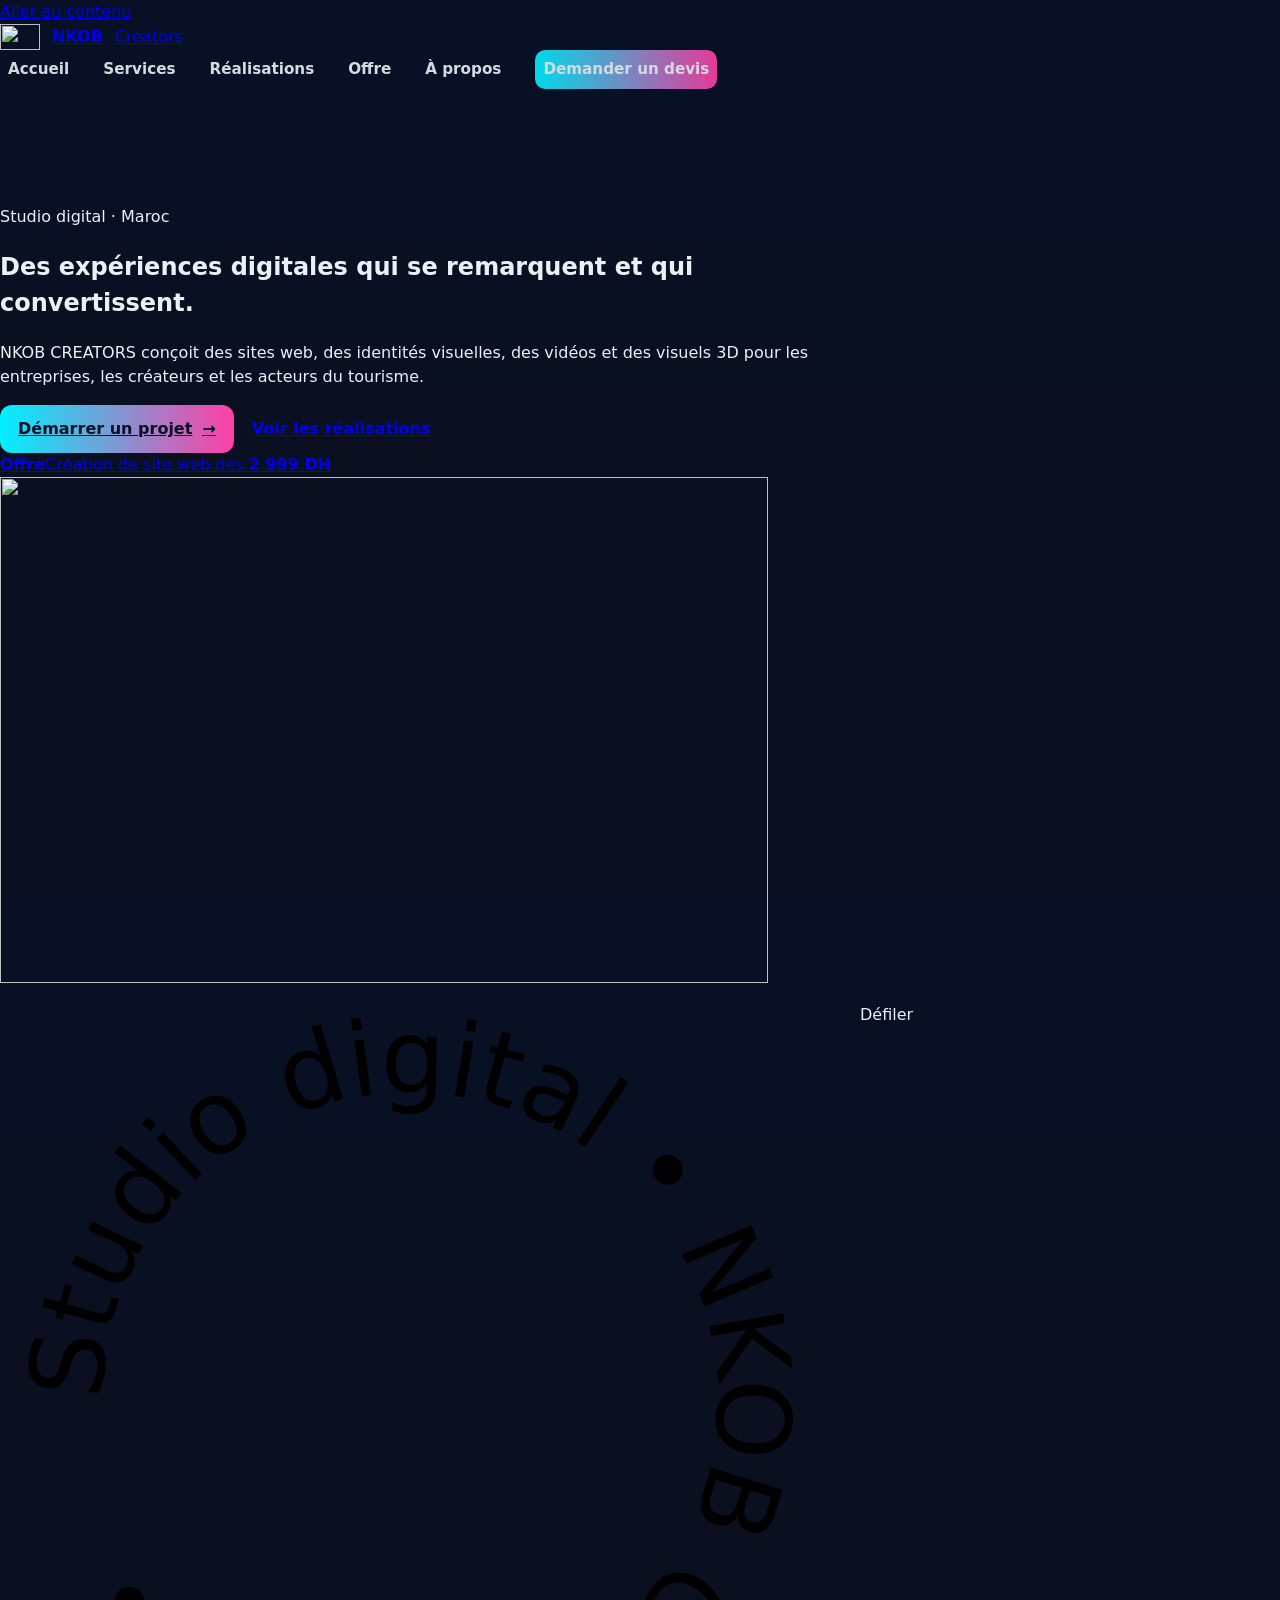
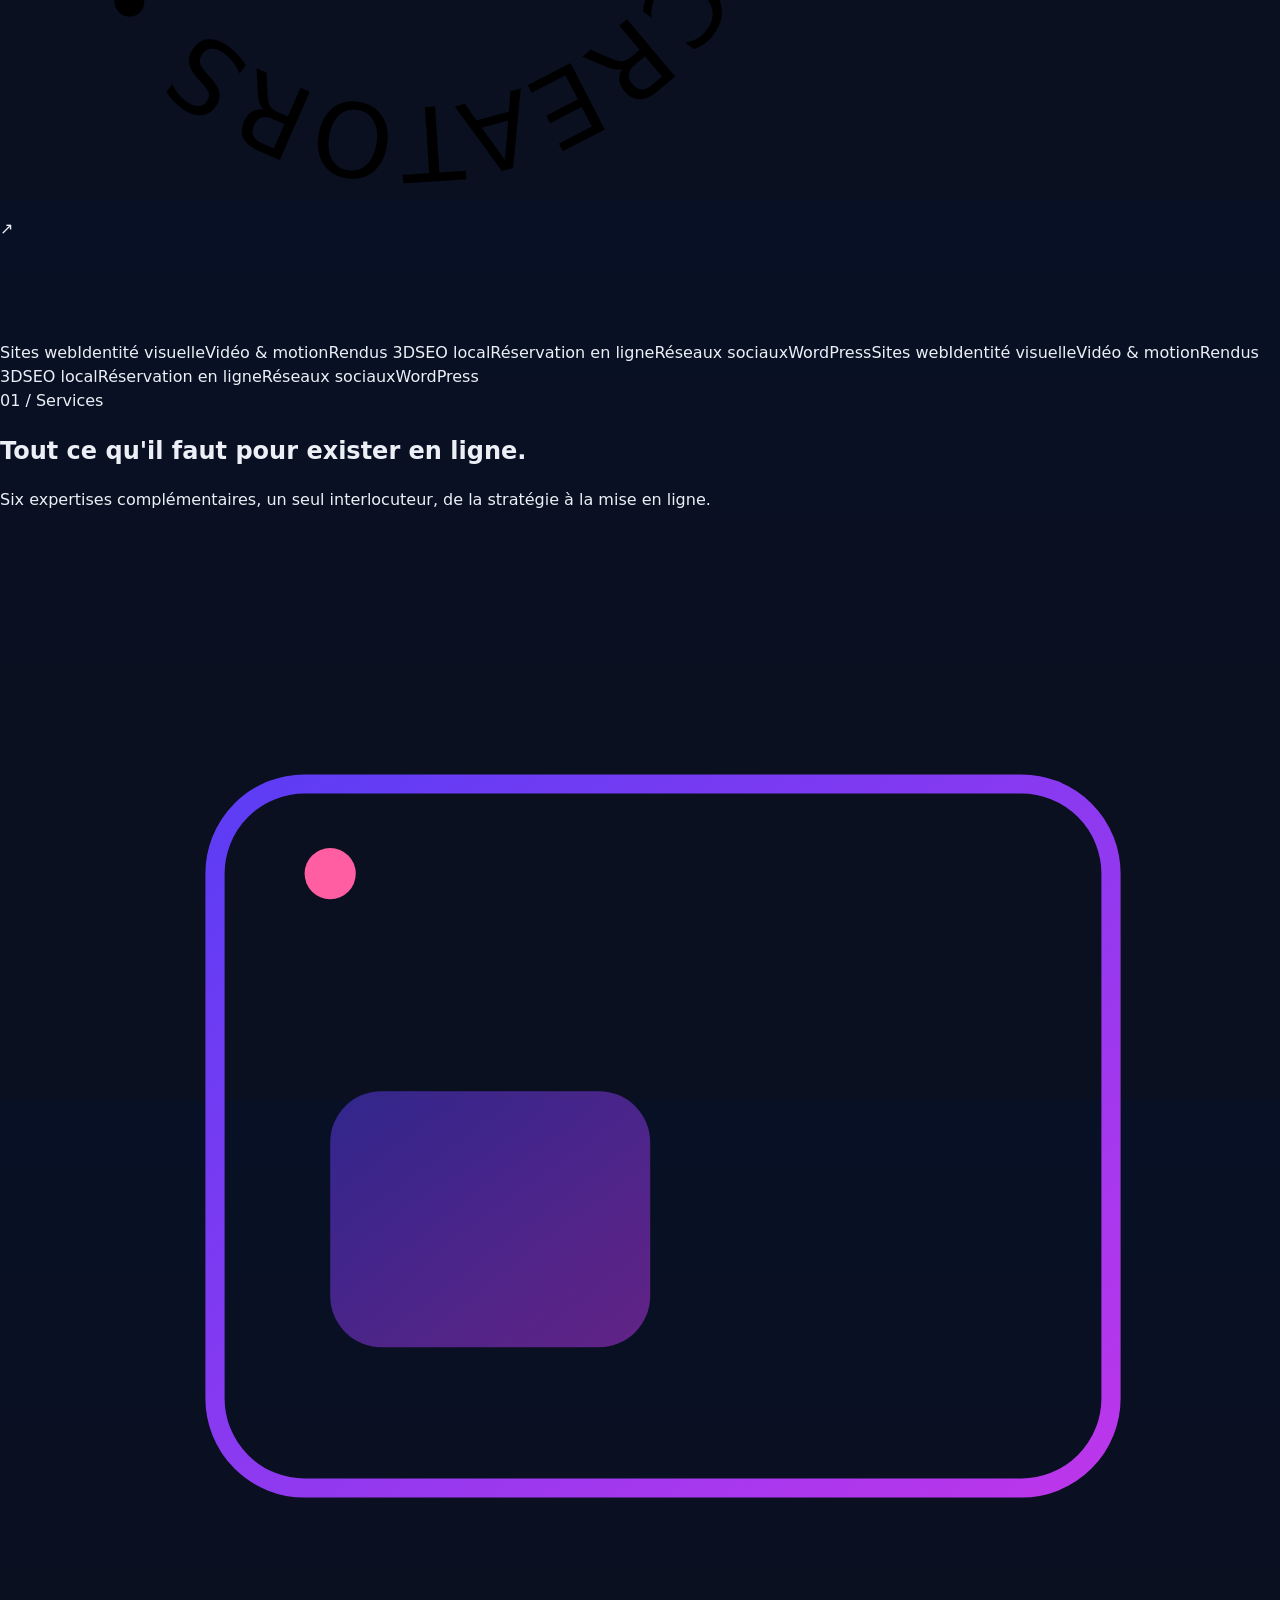
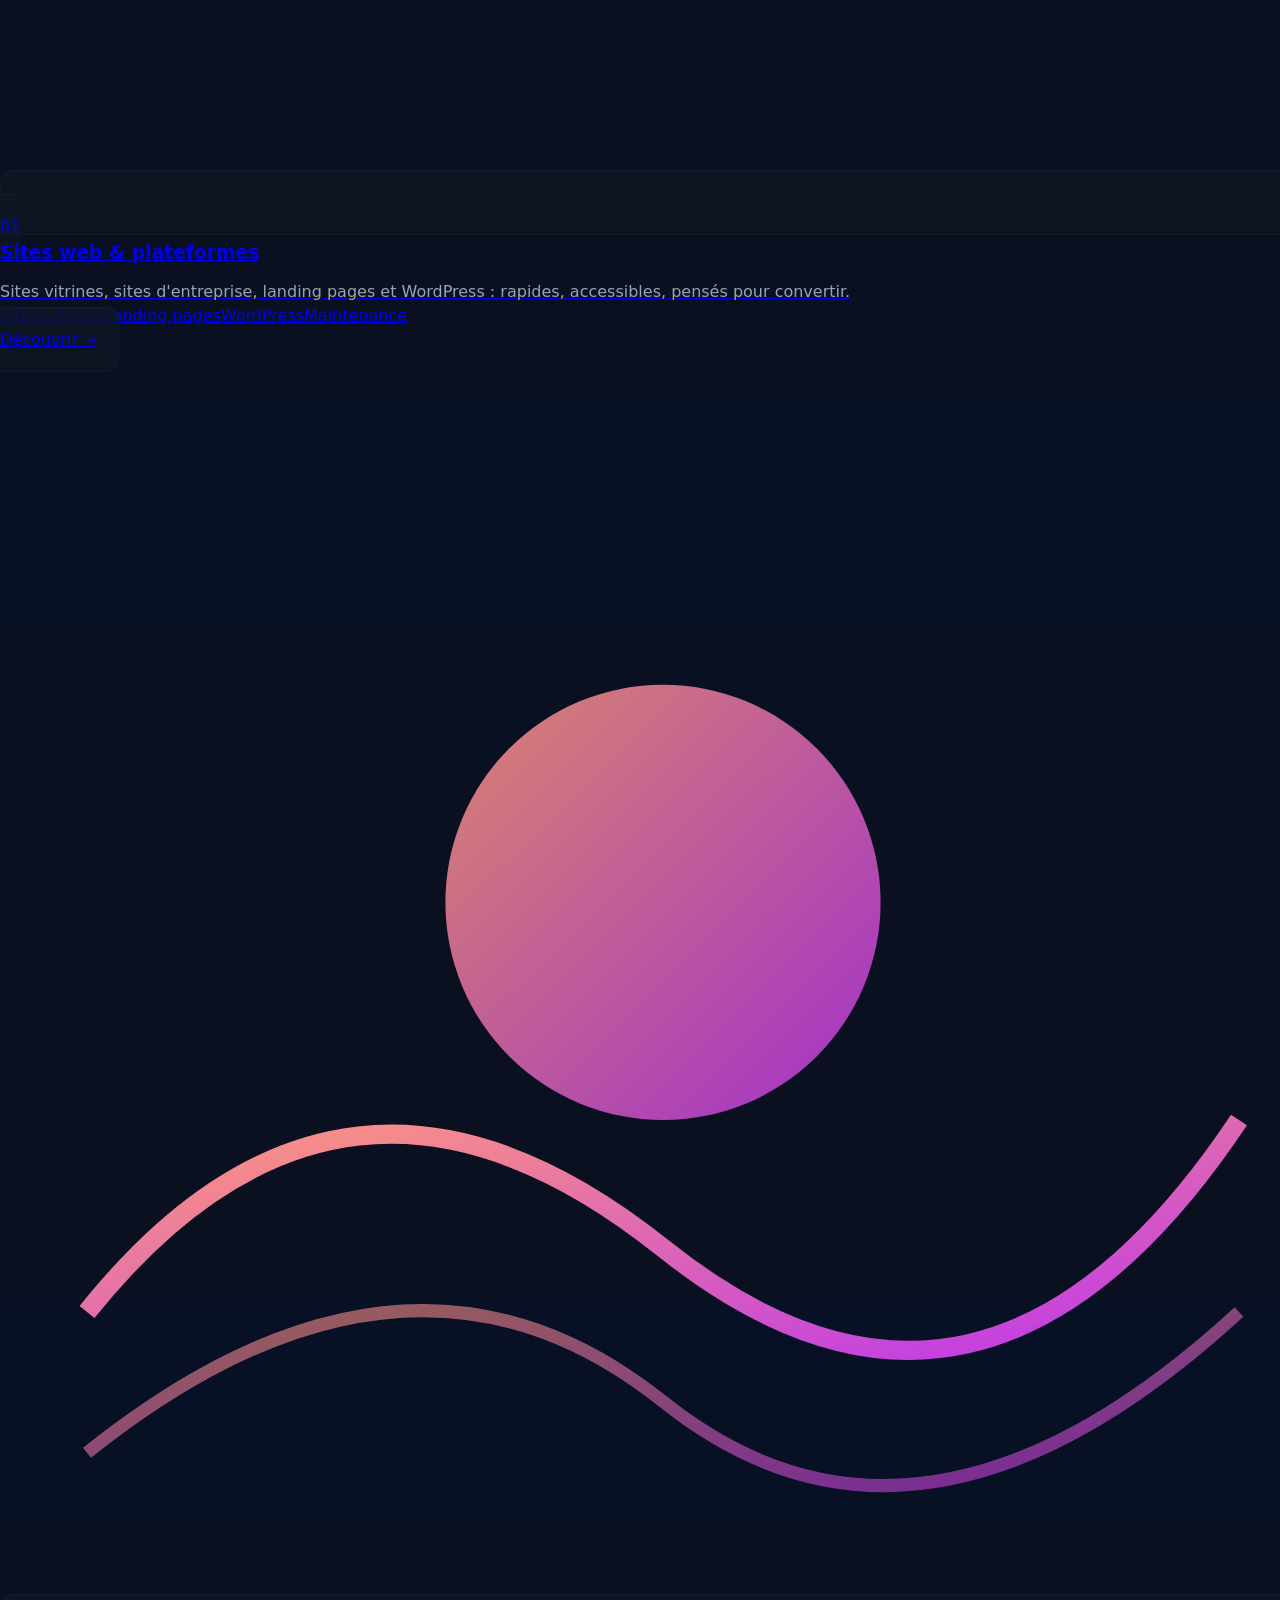
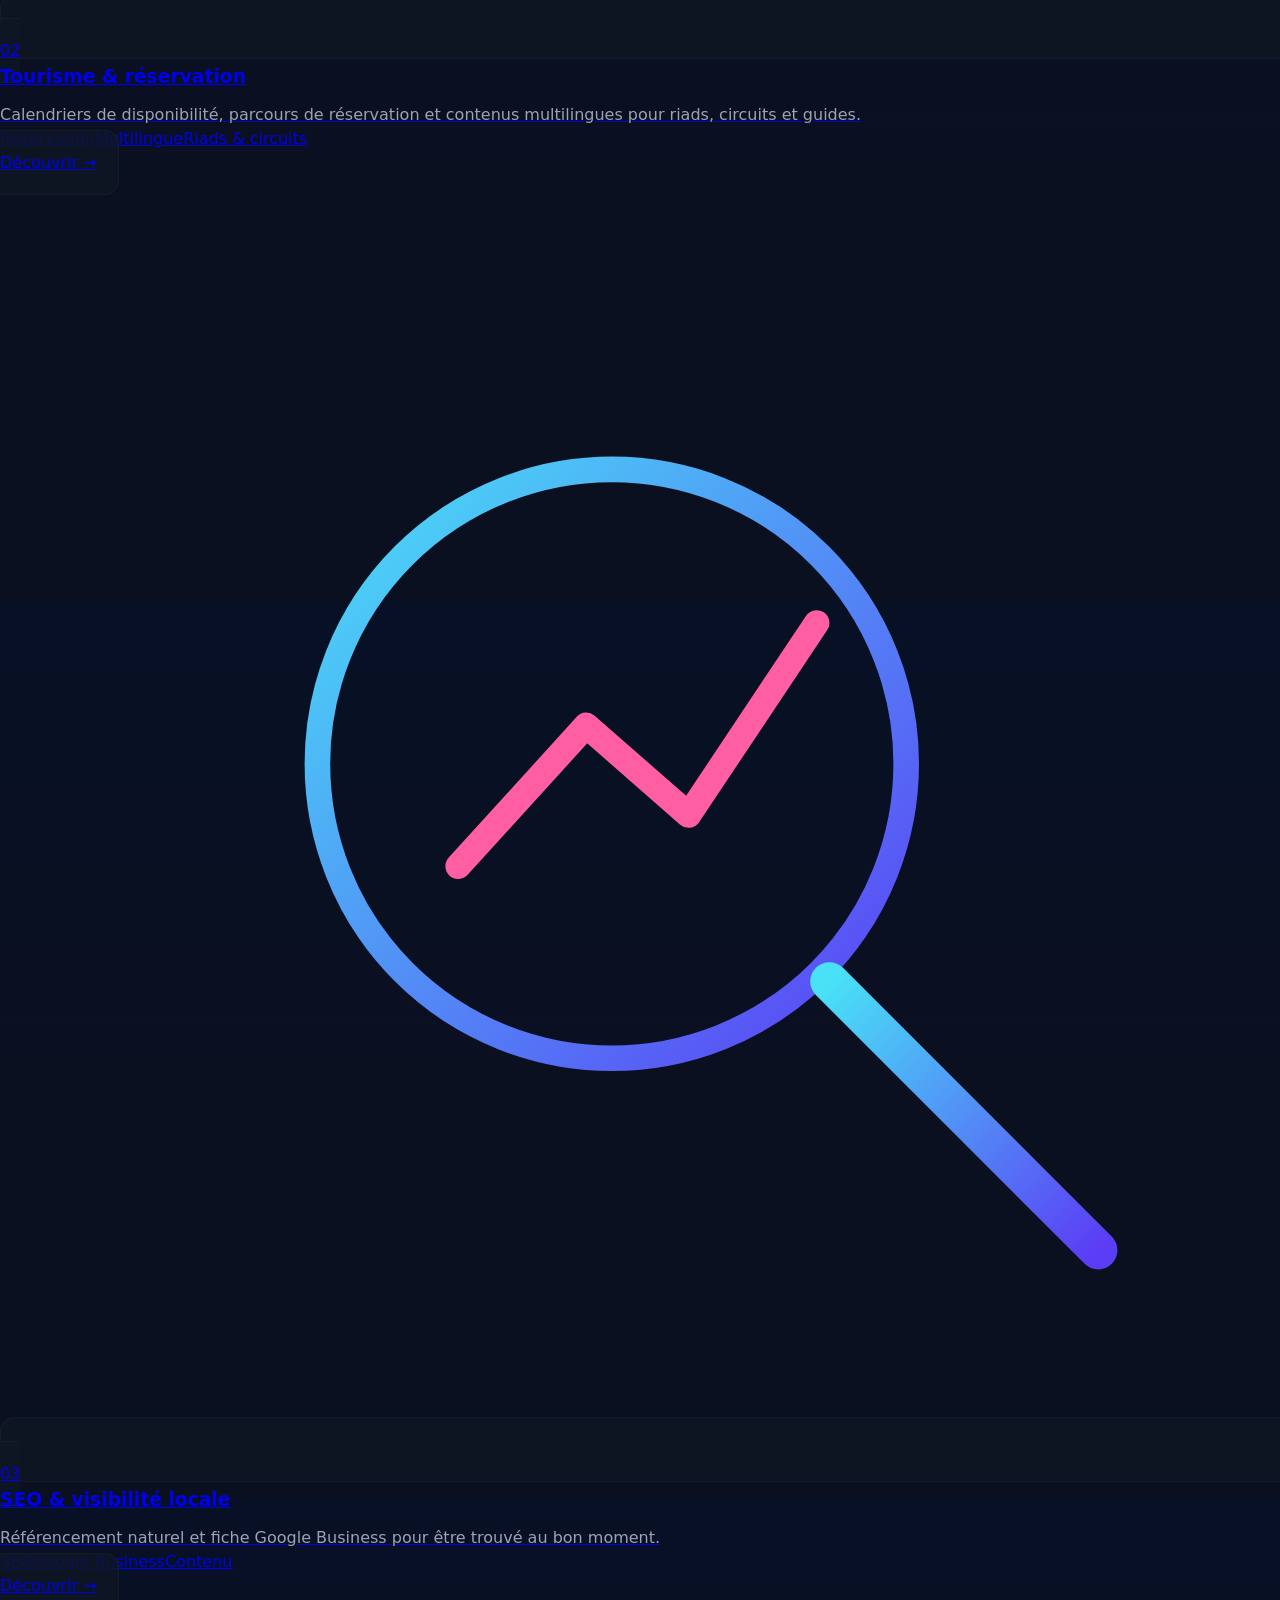
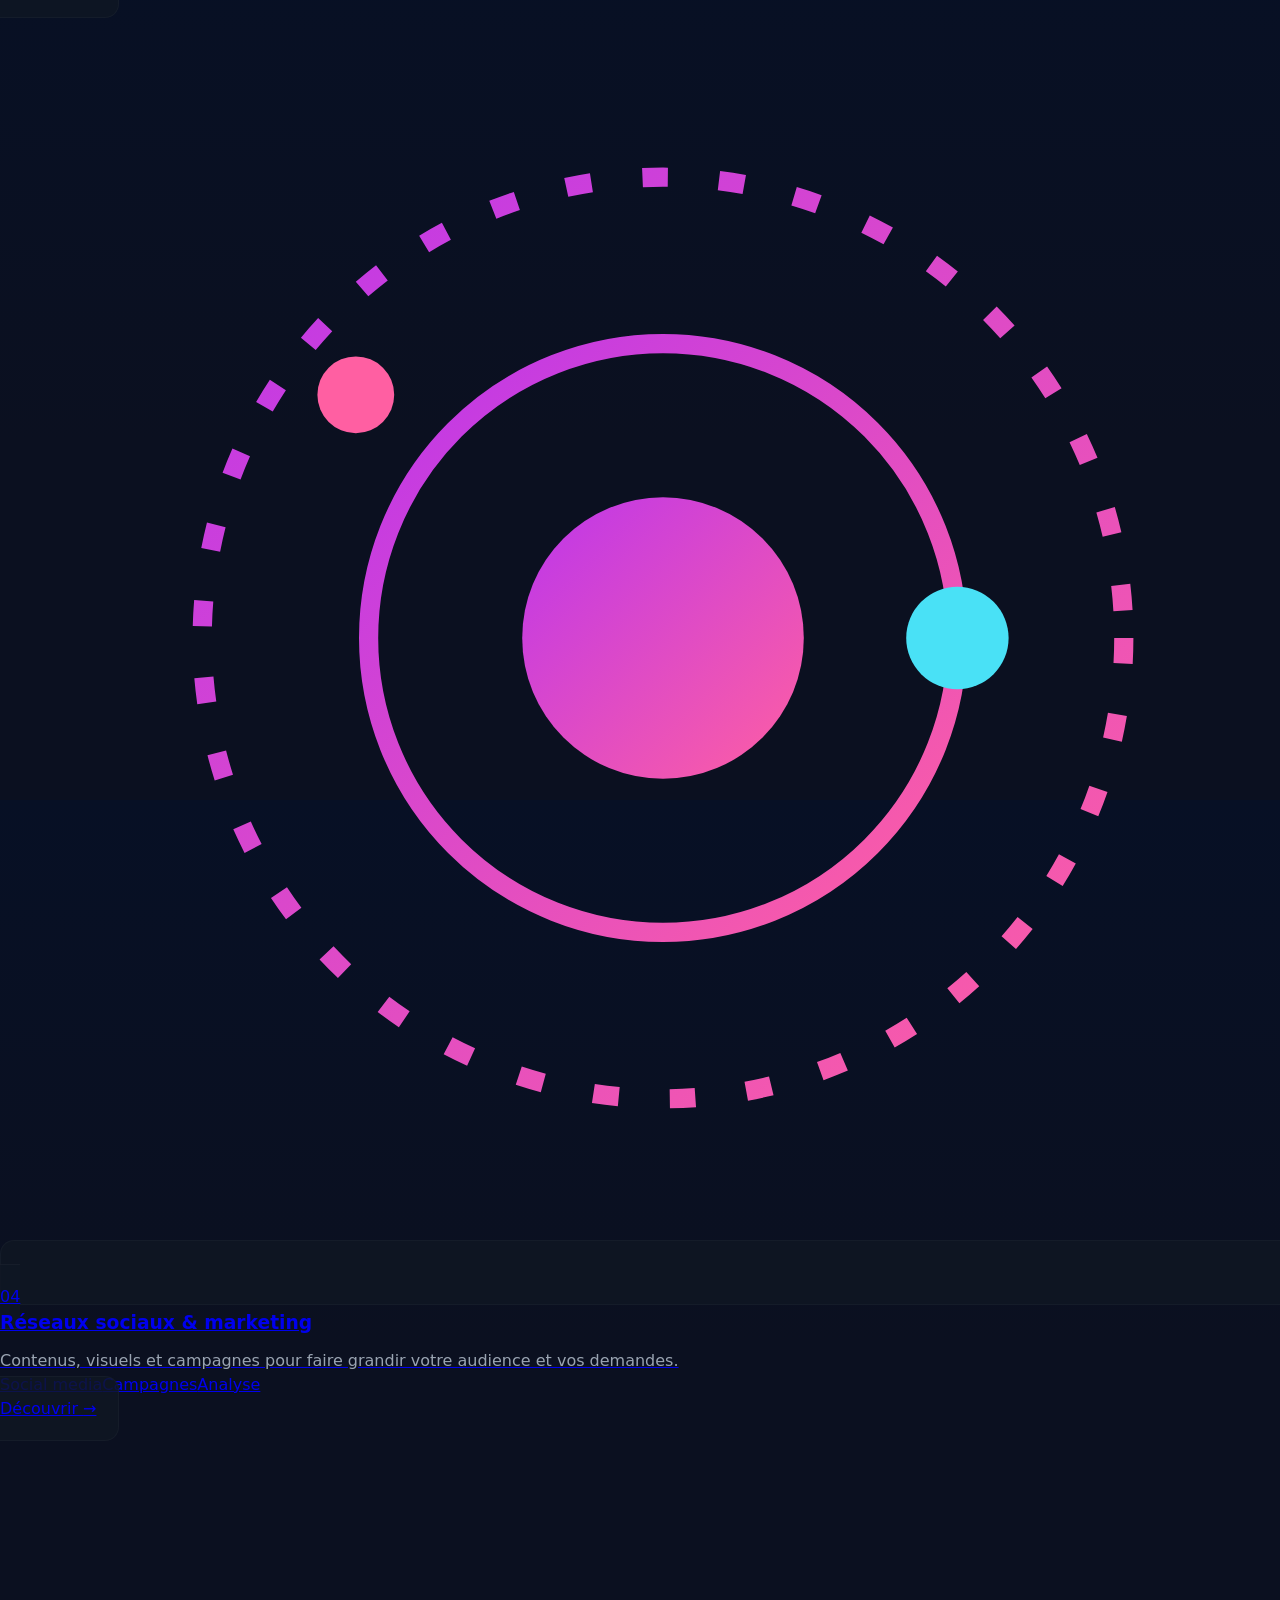
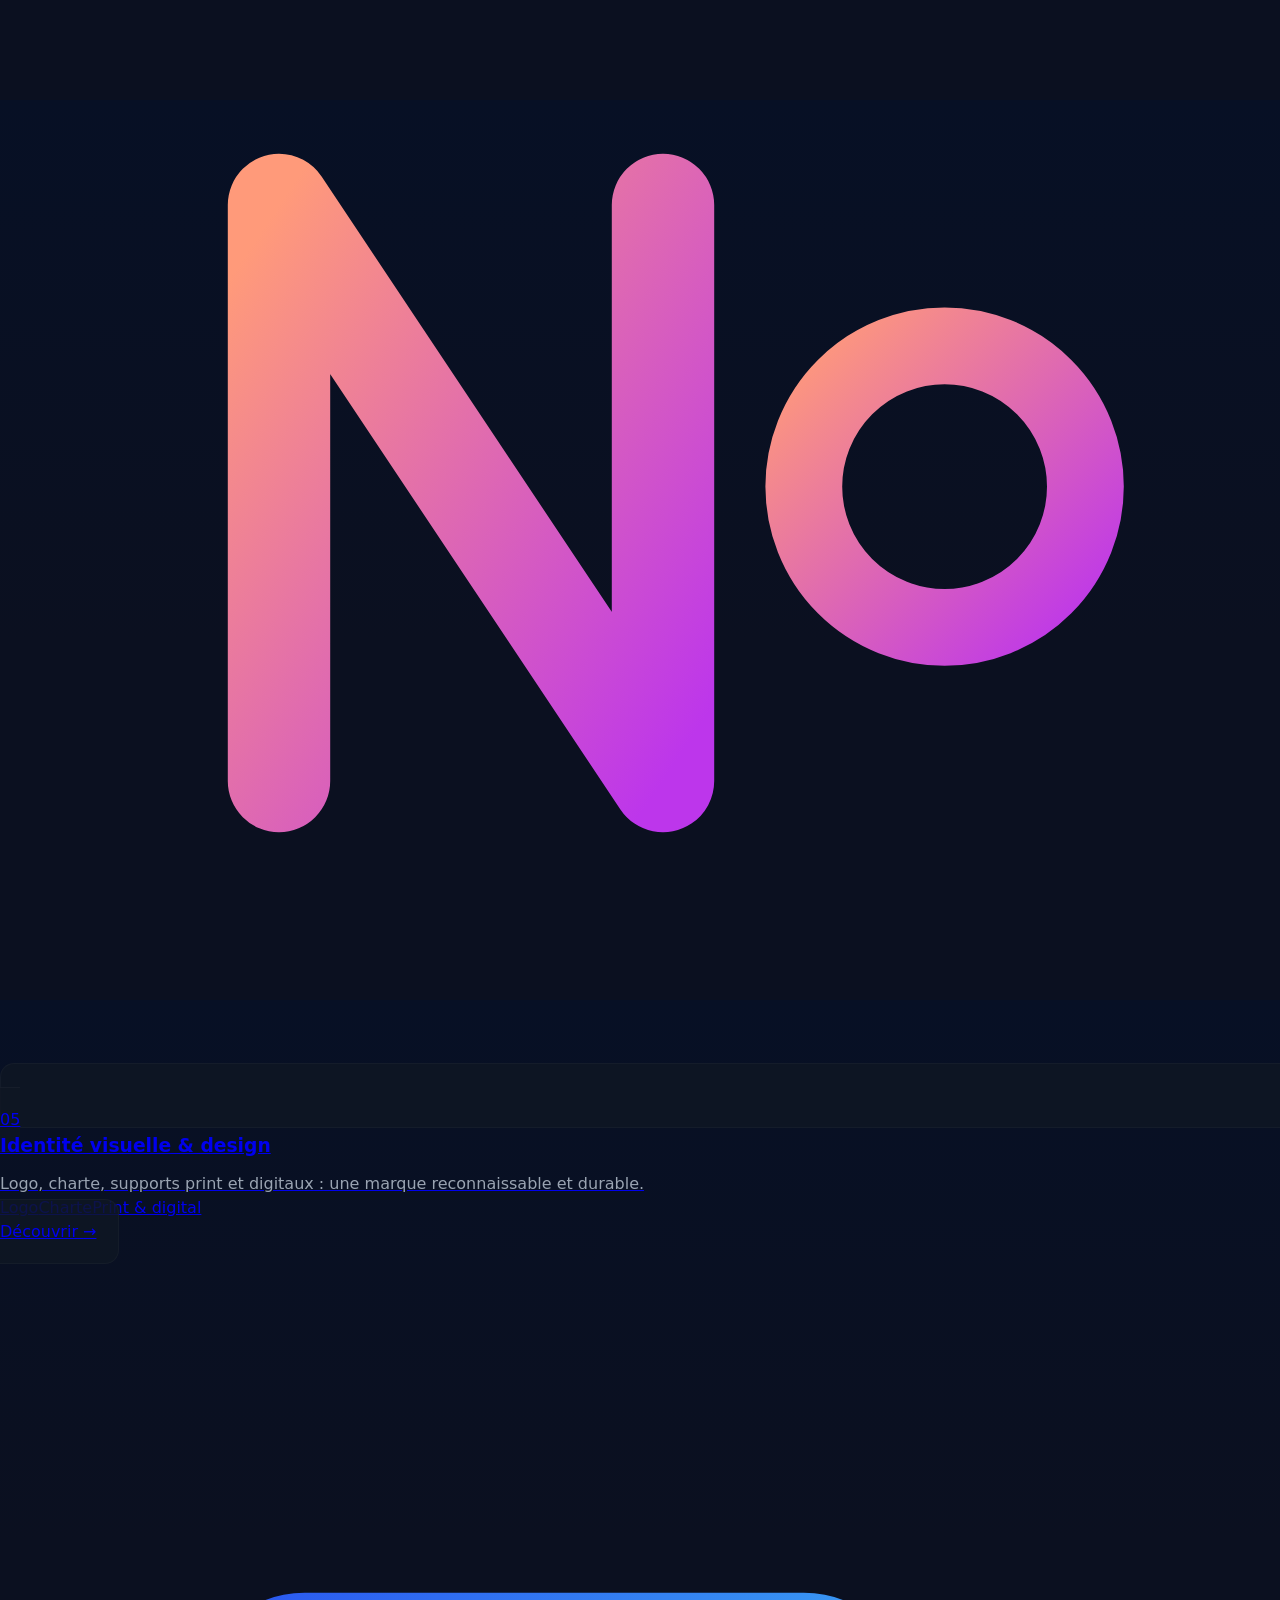
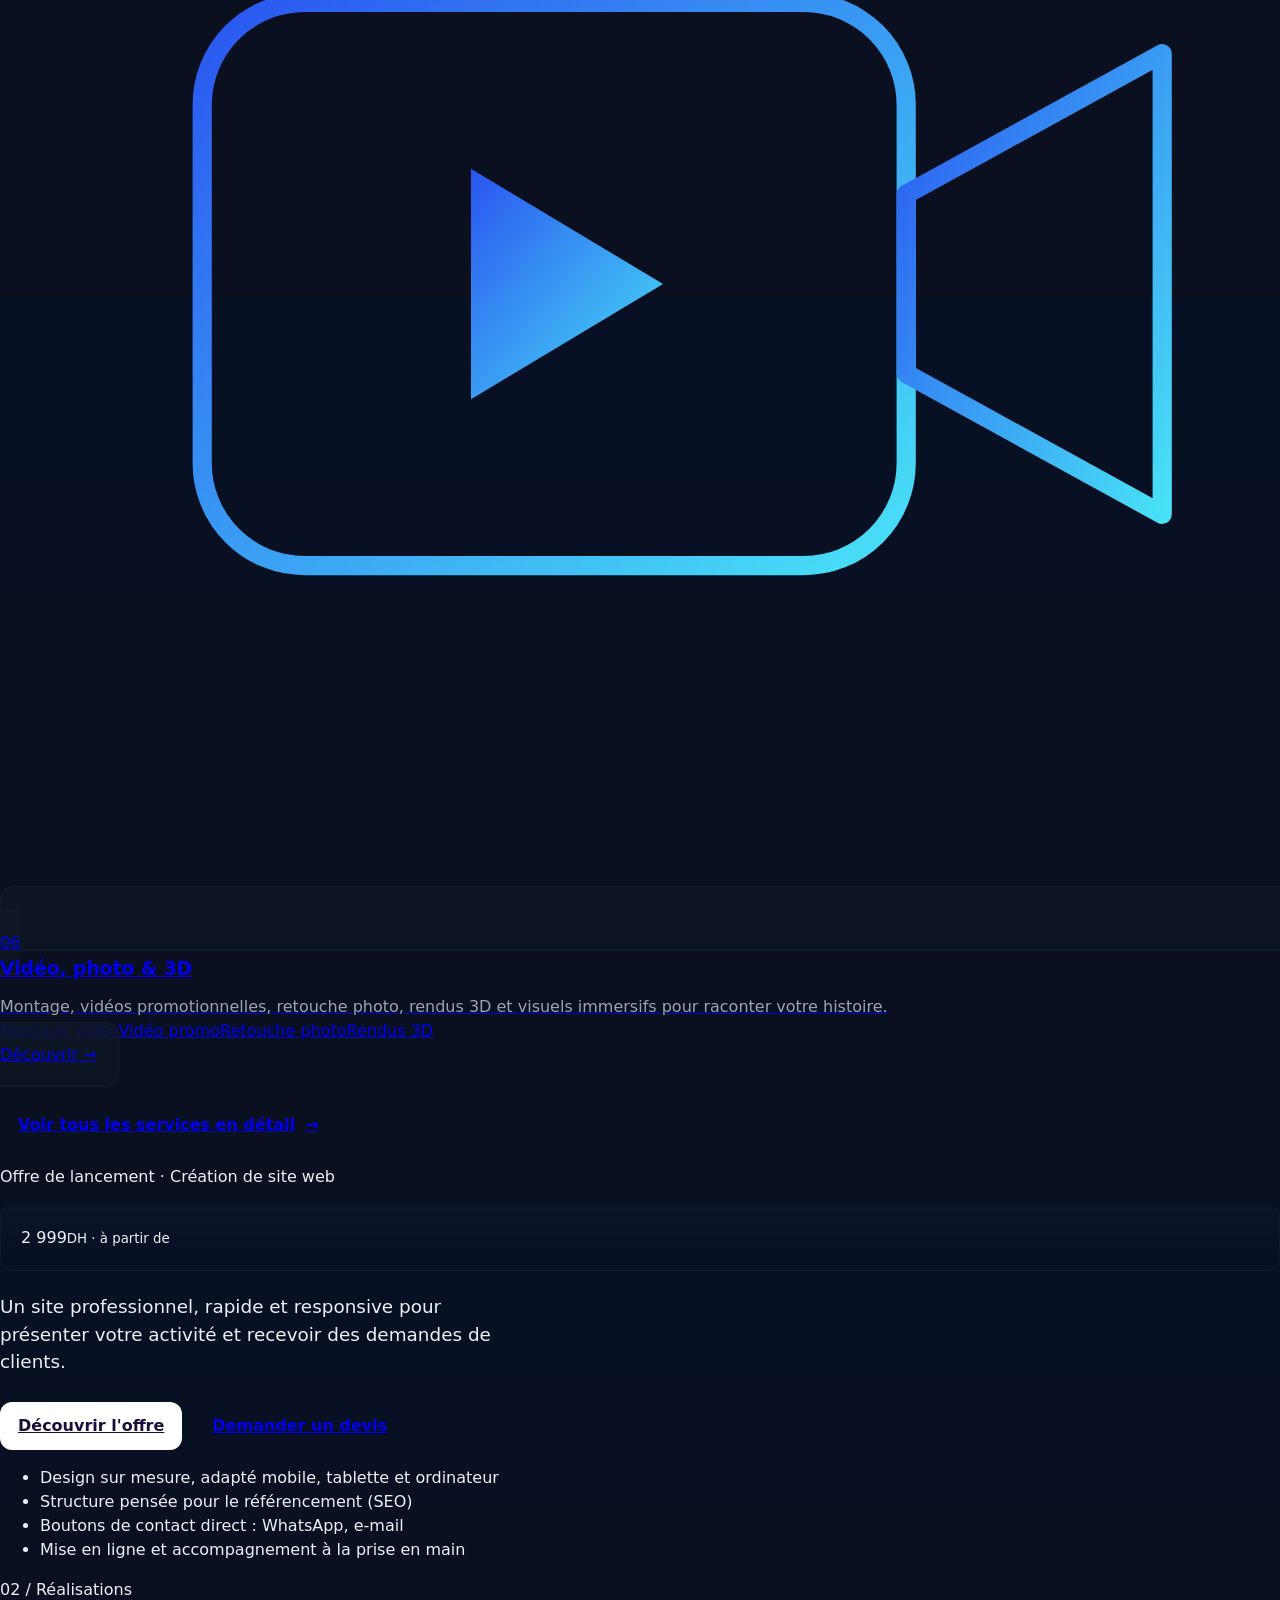
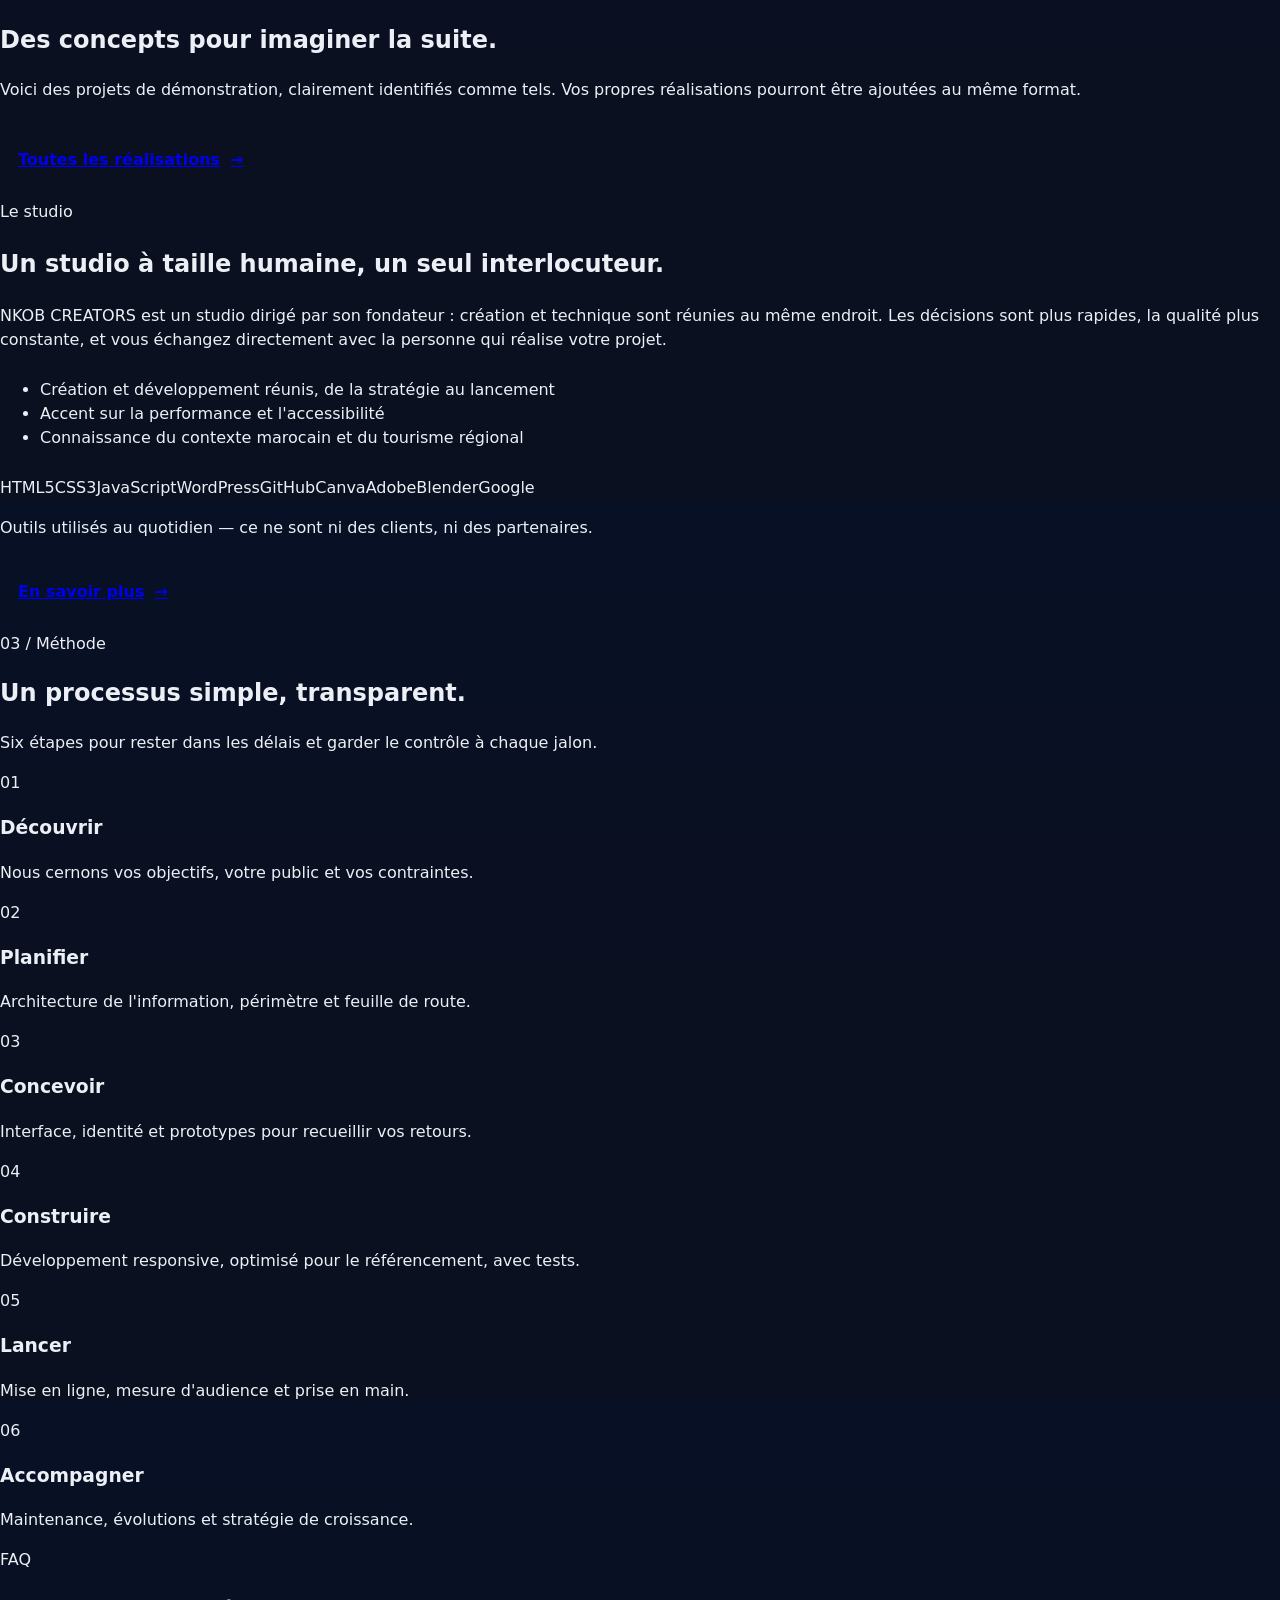
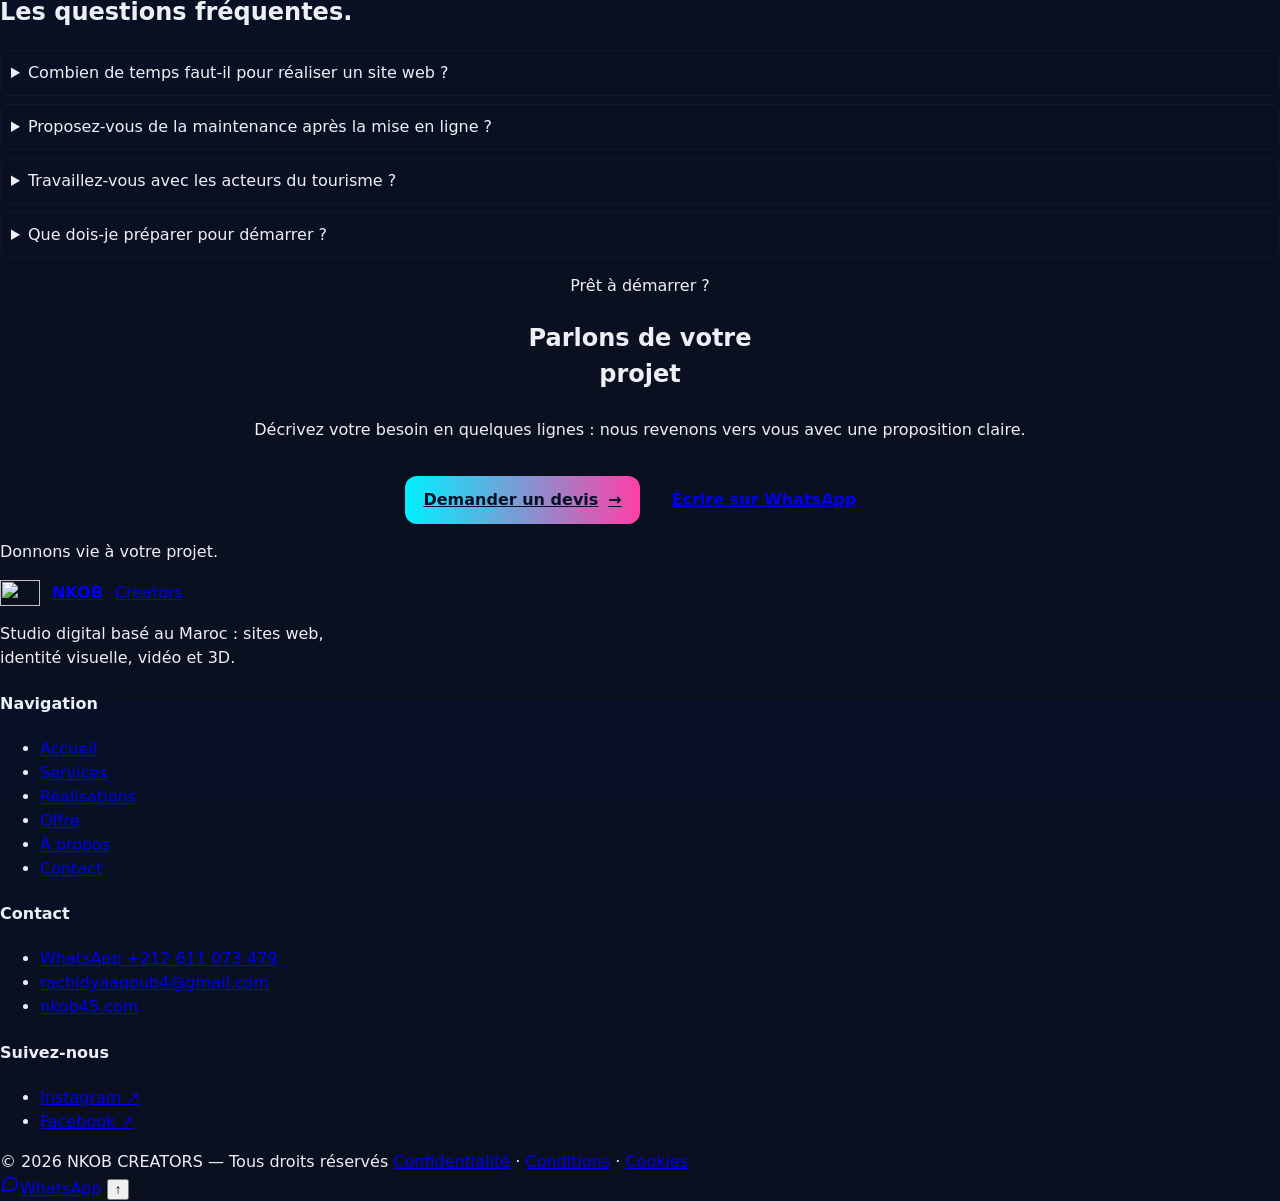
==== commit b50f5dee: "Add files via upload" ====
--- a/index.html
+++ b/index.html
@@ -1,266 +1,129 @@
 <!doctype html>
-<html lang="en">
+<html lang="fr">
 <head>
-  <meta charset="utf-8">
-  <meta name="viewport" content="width=device-width,initial-scale=1">
-  <title>NKOB45 CREATORS — Premium Creative Studio</title>
-  <meta name="description" content="NKOB45 CREATORS — premium digital agency specializing in web design, 3D, video and immersive experiences.">
-  <link rel="stylesheet" href="assets/css/styles.css">
-  <link rel="preconnect" href="https://fonts.googleapis.com">
-  <link href="https://fonts.googleapis.com/css2?family=Inter:wght@300;400;600;700;800&display=swap" rel="stylesheet">
+<meta charset="utf-8">
+<meta name="viewport" content="width=device-width,initial-scale=1,viewport-fit=cover">
+<script>document.documentElement.className+=" js"</script>
+<title>NKOB CREATORS — Studio digital au Maroc : sites web, branding, vidéo &amp; 3D</title>
+<meta name="description" content="NKOB CREATORS conçoit sites web, identités visuelles, vidéos et visuels 3D pour entreprises, créateurs et acteurs du tourisme au Maroc. Création de site dès 2 999 DH.">
+<meta name="robots" content="index,follow,max-image-preview:large">
+<meta name="theme-color" content="#0a0614">
+<link rel="canonical" href="https://nkob45.com/">
+<link rel="icon" href="favicon.ico" sizes="any"><link rel="icon" type="image/png" sizes="32x32" href="assets/img/favicon-32.png"><link rel="apple-touch-icon" href="assets/img/apple-touch-icon.png"><link rel="manifest" href="site.webmanifest">
+<meta property="og:type" content="website"><meta property="og:locale" content="fr_FR"><meta property="og:site_name" content="NKOB CREATORS">
+<meta property="og:title" content="NKOB CREATORS — Studio digital au Maroc : sites web, branding, vidéo &amp; 3D"><meta property="og:description" content="NKOB CREATORS conçoit sites web, identités visuelles, vidéos et visuels 3D pour entreprises, créateurs et acteurs du tourisme au Maroc. Création de site dès 2 999 DH."><meta property="og:url" content="https://nkob45.com/">
+<meta property="og:image" content="https://nkob45.com/assets/img/og-cover.jpg"><meta property="og:image:width" content="1200"><meta property="og:image:height" content="630"><meta property="og:image:alt" content="Logo NKOB CREATORS">
+<meta name="twitter:card" content="summary_large_image">
+<link rel="preload" href="assets/fonts/fraunces-latin-wght-normal.woff2" as="font" type="font/woff2" crossorigin>
+<link rel="preload" href="assets/fonts/hanken-grotesk-latin-wght-normal.woff2" as="font" type="font/woff2" crossorigin>
+<link rel="stylesheet" href="assets/css/styles.css">
+<script type="application/ld+json">{"@context": "https://schema.org", "@graph": [{"@type": "ProfessionalService", "@id": "https://nkob45.com/#organization", "name": "NKOB CREATORS", "url": "https://nkob45.com/", "logo": "https://nkob45.com/assets/img/icon-512.png", "image": "https://nkob45.com/assets/img/og-cover.jpg", "description": "Studio digital basé au Maroc : création de sites web, identité visuelle, vidéo, 3D, SEO local et solutions pour le tourisme.", "telephone": "+212611073479", "email": "rachidyaaqoub4@gmail.com", "areaServed": {"@type": "Country", "name": "Maroc"}, "sameAs": ["https://www.instagram.com/rachid__yaaqoub", "https://www.facebook.com/share/1TvZvdenSx/"], "knowsLanguage": "fr"}, {"@type": "WebSite", "@id": "https://nkob45.com/#website", "url": "https://nkob45.com/", "name": "NKOB CREATORS", "inLanguage": "fr", "publisher": {"@id": "https://nkob45.com/#organization"}}, {"@type": "FAQPage", "mainEntity": [{"@type": "Question", "name": "Combien de temps faut-il pour réaliser un site web ?", "acceptedAnswer": {"@type": "Answer", "text": "Comptez en général 2 à 4 semaines pour un petit site, 4 à 8 semaines pour un site d'entreprise et 8 semaines ou plus pour une plateforme complexe. Les délais dépendent du périmètre et de la rapidité à fournir les contenus."}}, {"@type": "Question", "name": "Proposez-vous de la maintenance après la mise en ligne ?", "acceptedAnswer": {"@type": "Answer", "text": "Oui. Des forfaits de maintenance mensuels couvrent les mises à jour, les sauvegardes, la surveillance de sécurité et les petites modifications de contenu."}}, {"@type": "Question", "name": "Travaillez-vous avec les acteurs du tourisme ?", "acceptedAnswer": {"@type": "Answer", "text": "Oui, c'est l'une de nos spécialités : sites de riads et d'excursions, calendriers de disponibilité, parcours de réservation, contenus multilingues et visibilité locale."}}, {"@type": "Question", "name": "Que dois-je préparer pour démarrer ?", "acceptedAnswer": {"@type": "Answer", "text": "Un court descriptif de votre activité, vos objectifs, quelques exemples de sites ou de styles que vous aimez, et si possible votre logo et vos textes. Nous vous aidons à structurer le reste."}}]}]}</script>
 </head>
 <body>
-  <header class="header">
-    <div class="container header-inner">
-      <div class="brand"><div class="logo">NKOB45</div><div class="small">Creators</div></div>
-      <nav class="nav" aria-label="Main navigation">
-        <a href="index.html">Home</a>
-        <a href="about.html">About</a>
-        <a href="services.html">Services</a>
-        <a href="portfolio.html">Portfolio</a>
-        <a href="pricing.html">Pricing</a>
-        <a href="blog.html">Blog</a>
-        <a href="contact.html">Contact</a>
-        <a class="cta" href="contact.html">Get started</a>
-      </nav>
-      <button class="burger" aria-label="Open menu" aria-expanded="false">☰</button>
-    </div>
-  </header>
+<div class="bg-aurora" aria-hidden="true"><i></i><i></i><i></i></div><div class="grain" aria-hidden="true"></div><div class="progress" aria-hidden="true"></div>
+<a class="skip" href="#main">Aller au contenu</a>
+<header class="hdr"><div class="hdr-in">
+<a class="brand" href="index.html" aria-label="NKOB CREATORS — accueil"><img src="assets/img/logo-nkob.webp" alt="" width="40" height="26"><b>NKOB</b><span>Creators</span></a>
+<nav class="nav" id="nav" aria-label="Navigation principale"><a href="index.html" aria-current="page">Accueil</a><a href="services.html">Services</a><a href="portfolio.html">Réalisations</a><a href="pricing.html">Offre</a><a href="about.html">À propos</a><a class="cta" href="contact.html">Demander un devis</a></nav>
+<button class="burger" type="button" aria-expanded="false" aria-controls="nav" aria-label="Ouvrir le menu"><span></span><span></span><span></span></button>
+</div></header>
+<main id="main">
+<section class="hero" aria-labelledby="h1"><div class="wrap hero-grid">
+<div>
+<p class="eyebrow rv">Studio digital · Maroc</p>
+<h1 class="h-xl split" id="h1">Des expériences digitales qui <span class="grad">se remarquent</span> et qui convertissent.</h1>
+<p class="lead rv" style="--d:.25s">NKOB CREATORS conçoit des sites web, des identités visuelles, des vidéos et des visuels 3D pour les entreprises, les créateurs et les acteurs du tourisme.</p>
+<div class="hero-cta rv" style="--d:.35s"><a class="btn btn-primary" href="contact.html">Démarrer un projet <span class="arr" aria-hidden="true">→</span></a><a class="btn btn-ghost" href="portfolio.html">Voir les réalisations</a></div>
+<a class="hero-offer rv" style="--d:.45s" href="pricing.html"><b>Offre</b><span>Création de site web dès <strong>2&nbsp;999&nbsp;DH</strong></span></a>
+</div>
+<div class="stage rv" style="--d:.2s" aria-hidden="true"><div class="glow"></div><div class="ring"></div><div class="ring r2"></div>
+<div class="logo3d"><img src="assets/img/logo-nkob.webp" alt="" width="768" height="506" fetchpriority="high"></div>
+<svg class="badge-rot" viewBox="0 0 128 128"><defs><path id="circ" d="M64 64m-48 0a48 48 0 1 1 96 0a48 48 0 1 1 -96 0"/></defs><text><textPath href="#circ">Studio digital • NKOB CREATORS • </textPath></text></svg><div class="badge-core">↗</div></div>
+</div>
+<div class="scroll-cue" aria-hidden="true"><i></i>Défiler</div></section>
 
-  <main>
-    <!-- Premium hero -->
-    <section class="hero container" aria-label="Hero">
-      <div class="hero-card">
-        <div class="h-badge">Premium Studio</div>
-        <h1 class="h-title">We build digital experiences for businesses, creators and tourism projects.</h1>
-        <p class="h-lead">NKOB-CREATORS blends web design, 3D visualization, motion and strategy to create websites and campaigns that convert — built with speed, accessibility and aesthetics in mind.</p>
-        <div class="h-actions">
-          <a class="btn btn-primary" href="contact.html">Start a project</a>
-          <a class="btn btn-light" href="portfolio.html">View portfolio</a>
-        </div>
-        <p class="small" style="margin-top:18px">Contact — <a href="mailto:rachidyaaqoub4@gmail.com">rachidyaaqoub4@gmail.com</a> • <a href="https://wa.me/212611073479">+212 611 073 479</a></p>
-        <div class="hero-features">
-          <div class="kicker">Featured services</div>
-          <div class="feature-list">
-            <span>Custom websites</span>
-            <span>Tourism & booking</span>
-            <span>Brand identity</span>
-            <span>3D visualization</span>
-            <span>Video & motion</span>
-          </div>
-        </div>
-      </div>
+<div class="marquee" aria-hidden="true"><div class="marquee-track"><span>Sites web</span><span>Identité visuelle</span><span>Vidéo &amp; motion</span><span>Rendus 3D</span><span>SEO local</span><span>Réservation en ligne</span><span>Réseaux sociaux</span><span>WordPress</span><span>Sites web</span><span>Identité visuelle</span><span>Vidéo &amp; motion</span><span>Rendus 3D</span><span>SEO local</span><span>Réservation en ligne</span><span>Réseaux sociaux</span><span>WordPress</span></div></div>
 
-      <aside class="stats" aria-hidden="false">
-        <div class="stat">
-          <div class="num">400+</div>
-          <div class="label">Projects delivered</div>
-        </div>
-        <div class="stat">
-          <div class="num">8</div>
-          <div class="label">Countries served</div>
-        </div>
-        <div class="stat">
-          <div class="num">4</div>
-          <div class="label">Years experience</div>
-        </div>
-        <div class="stat">
-          <div class="num">1</div>
-          <div class="label">Founder-led studio</div>
-        </div>
-      </aside>
-    </section>
+<section class="sec" id="services" aria-labelledby="s-t"><div class="wrap">
+<div class="sec-head"><span class="sec-num">01 / Services</span><h2 class="h-lg rv" id="s-t">Tout ce qu'il faut pour <span class="grad">exister en ligne</span>.</h2><p class="lead rv">Six expertises complémentaires, un seul interlocuteur, de la stratégie à la mise en ligne.</p></div>
+<div class="bento"><a class="card b1 rv" href="services.html#sites-web"><svg class="motif" viewBox="0 0 200 200" fill="none" aria-hidden="true"><rect x="30" y="40" width="140" height="110" rx="14" stroke="url(#mg1)" stroke-width="3"/><path d="M30 68h140" stroke="url(#mg1)" stroke-width="3"/><circle cx="48" cy="54" r="4" fill="#ff5fa2"/><rect x="48" y="88" width="50" height="40" rx="8" fill="url(#mg1)" opacity=".5"/><defs><linearGradient id="mg1" x1="0" y1="0" x2="1" y2="1"><stop stop-color="#5b3df5"/><stop offset="1" stop-color="#bd36eb"/></linearGradient></defs></svg>
+<span class="idx">01</span><h3>Sites web &amp; plateformes</h3><p>Sites vitrines, sites d&#x27;entreprise, landing pages et WordPress : rapides, accessibles, pensés pour convertir.</p>
+<div class="tags"><span class="tag">Sites vitrines</span><span class="tag">Landing pages</span><span class="tag">WordPress</span><span class="tag">Maintenance</span></div><span class="go">Découvrir <span class="arr" aria-hidden="true">→</span></span></a>
+<a class="card b2 rv" href="services.html#tourisme"><svg class="motif" viewBox="0 0 200 200" fill="none" aria-hidden="true"><circle cx="100" cy="86" r="34" fill="url(#mg2)" opacity=".85"/><path d="M10 150q40-50 90-10t90-20" stroke="url(#mg2)" stroke-width="3"/><path d="M10 172q50-40 90-8t90-14" stroke="url(#mg2)" stroke-width="2" opacity=".6"/><defs><linearGradient id="mg2" x1="0" y1="0" x2="1" y2="1"><stop stop-color="#ff9a7a"/><stop offset="1" stop-color="#bd36eb"/></linearGradient></defs></svg>
+<span class="idx">02</span><h3>Tourisme &amp; réservation</h3><p>Calendriers de disponibilité, parcours de réservation et contenus multilingues pour riads, circuits et guides.</p>
+<div class="tags"><span class="tag">Réservation</span><span class="tag">Multilingue</span><span class="tag">Riads &amp; circuits</span></div><span class="go">Découvrir <span class="arr" aria-hidden="true">→</span></span></a>
+<a class="card b3 rv" href="services.html#seo"><svg class="motif" viewBox="0 0 200 200" fill="none" aria-hidden="true"><circle cx="92" cy="92" r="46" stroke="url(#mg3)" stroke-width="4"/><path d="M126 126l42 42" stroke="url(#mg3)" stroke-width="6" stroke-linecap="round"/><path d="M68 108l20-22 16 14 20-30" stroke="#ff5fa2" stroke-width="4" stroke-linecap="round" stroke-linejoin="round"/><defs><linearGradient id="mg3" x1="0" y1="0" x2="1" y2="1"><stop stop-color="#49e1f6"/><stop offset="1" stop-color="#5b3df5"/></linearGradient></defs></svg>
+<span class="idx">03</span><h3>SEO &amp; visibilité locale</h3><p>Référencement naturel et fiche Google Business pour être trouvé au bon moment.</p>
+<div class="tags"><span class="tag">SEO</span><span class="tag">Google Business</span><span class="tag">Contenu</span></div><span class="go">Découvrir <span class="arr" aria-hidden="true">→</span></span></a>
+<a class="card b4 rv" href="services.html#reseaux"><svg class="motif" viewBox="0 0 200 200" fill="none" aria-hidden="true"><circle cx="100" cy="100" r="22" fill="url(#mg4)"/><g stroke="url(#mg4)" stroke-width="3"><circle cx="100" cy="100" r="46"/><circle cx="100" cy="100" r="72" stroke-dasharray="4 8"/></g><circle cx="146" cy="100" r="8" fill="#49e1f6"/><circle cx="52" cy="62" r="6" fill="#ff5fa2"/><defs><linearGradient id="mg4" x1="0" y1="0" x2="1" y2="1"><stop stop-color="#bd36eb"/><stop offset="1" stop-color="#ff5fa2"/></linearGradient></defs></svg>
+<span class="idx">04</span><h3>Réseaux sociaux &amp; marketing</h3><p>Contenus, visuels et campagnes pour faire grandir votre audience et vos demandes.</p>
+<div class="tags"><span class="tag">Social media</span><span class="tag">Campagnes</span><span class="tag">Analyse</span></div><span class="go">Découvrir <span class="arr" aria-hidden="true">→</span></span></a>
+<a class="card b5 rv" href="services.html#identite"><svg class="motif" viewBox="0 0 200 200" fill="none" aria-hidden="true"><path d="M40 150V60l60 90V60" stroke="url(#mg5)" stroke-width="16" stroke-linecap="round" stroke-linejoin="round"/><circle cx="144" cy="104" r="22" stroke="url(#mg5)" stroke-width="12"/><defs><linearGradient id="mg5" x1="0" y1="0" x2="1" y2="1"><stop stop-color="#ff9a7a"/><stop offset="1" stop-color="#bd36eb"/></linearGradient></defs></svg>
+<span class="idx">05</span><h3>Identité visuelle &amp; design</h3><p>Logo, charte, supports print et digitaux : une marque reconnaissable et durable.</p>
+<div class="tags"><span class="tag">Logo</span><span class="tag">Charte</span><span class="tag">Print &amp; digital</span></div><span class="go">Découvrir <span class="arr" aria-hidden="true">→</span></span></a>
+<a class="card b6 rv" href="services.html#video-3d"><svg class="motif" viewBox="0 0 200 200" fill="none" aria-hidden="true"><rect x="28" y="56" width="110" height="88" rx="16" stroke="url(#mg6)" stroke-width="3"/><path d="M138 86l40-22v72l-40-22z" stroke="url(#mg6)" stroke-width="3" stroke-linejoin="round"/><path d="M70 82l30 18-30 18z" fill="url(#mg6)"/><defs><linearGradient id="mg6" x1="0" y1="0" x2="1" y2="1"><stop stop-color="#2a55f0"/><stop offset="1" stop-color="#49e1f6"/></linearGradient></defs></svg>
+<span class="idx">06</span><h3>Vidéo, photo &amp; 3D</h3><p>Montage, vidéos promotionnelles, retouche photo, rendus 3D et visuels immersifs pour raconter votre histoire.</p>
+<div class="tags"><span class="tag">Montage vidéo</span><span class="tag">Vidéo promo</span><span class="tag">Retouche photo</span><span class="tag">Rendus 3D</span></div><span class="go">Découvrir <span class="arr" aria-hidden="true">→</span></span></a>
+</div>
+<p class="rv" style="margin-top:34px"><a class="btn btn-ghost" href="services.html">Voir tous les services en détail <span class="arr" aria-hidden="true">→</span></a></p>
+</div></section>
 
-    <!-- Services overview -->
-    <section class="section container" id="services-overview">
-      <h2>What we do</h2>
-      <p class="small">From startup landing pages to tourism booking platforms and immersive product visuals — we offer end-to-end creative and technical services.</p>
-      <div class="grid">
-        <article class="card">
-          <h3>Website design & development</h3>
-          <p>Fast, responsive websites with clear sign-up and conversion funnels. Performance-first, SEO-ready and tailored to your brand.</p>
-        </article>
-        <article class="card">
-          <h3>Branding & identity</h3>
-          <p>Name, logo, visual systems and brand guidelines that help you stand out and scale communications.</p>
-        </article>
-        <article class="card">
-          <h3>Video & motion</h3>
-          <p>Promotional videos, product cutaways and social edits designed to amplify your message across platforms.</p>
-        </article>
-        <article class="card">
-          <h3>3D & visualization</h3>
-          <p>Photoreal renders, VR-ready assets and interactive visuals for tourism, products and architecture.</p>
-        </article>
-      </div>
+<section class="sec" aria-labelledby="o-t" style="padding-top:0"><div class="wrap"><div class="offer rv"><div class="offer-grid">
+<div><p class="price-pre">Offre de lancement · Création de site web</p><div class="price" id="o-t"><span>2&nbsp;999</span><small>DH · à partir de</small></div>
+<p style="margin:22px 0 26px;font-size:1.15rem;max-width:44ch">Un site professionnel, rapide et responsive pour présenter votre activité et recevoir des demandes de clients.</p>
+<div style="display:flex;gap:12px;flex-wrap:wrap"><a class="btn btn-primary" style="background:#fff;color:#1b0f3a;box-shadow:none" href="pricing.html">Découvrir l'offre</a><a class="btn btn-ghost" href="contact.html?service=Site%20web">Demander un devis</a></div></div>
+<ul class="checks"><li>Design sur mesure, adapté mobile, tablette et ordinateur</li><li>Structure pensée pour le référencement (SEO)</li><li>Boutons de contact direct : WhatsApp, e-mail</li><li>Mise en ligne et accompagnement à la prise en main</li></ul>
+</div></div></div></section>
 
-      <div class="featured-services">
-        <h3>Featured services</h3>
-        <div class="grid">
-          <div class="card">
-            <h4>Tourism & Booking Websites</h4>
-            <p>Custom reservation flows, availability calendars and multilingual support for tourism operators.</p>
-          </div>
-          <div class="card">
-            <h4>WordPress & CMS</h4>
-            <p>Flexible CMS solutions for teams — fast editors, SEO tools and maintenance packages.</p>
-          </div>
-          <div class="card">
-            <h4>Local SEO & Google Business</h4>
-            <p>Improve local visibility with optimized listings, Maps presence and content tuned for Moroccan and regional search.</p>
-          </div>
-        </div>
-      </div>
-    </section>
+<section class="sec" id="realisations" aria-labelledby="p-t" style="padding-top:0"><div class="wrap">
+<div class="sec-head"><span class="sec-num">02 / Réalisations</span><h2 class="h-lg rv" id="p-t">Des <span class="grad-cool">concepts</span> pour imaginer la suite.</h2><p class="lead rv">Voici des projets de démonstration, clairement identifiés comme tels. Vos propres réalisations pourront être ajoutées au même format.</p></div>
+<div class="pgrid" id="pgrid" data-limit="3"><noscript><p class="empty-note">Activez JavaScript pour parcourir les réalisations, ou ouvrez la <a href="portfolio.html">page Réalisations</a>.</p></noscript></div>
+<p class="rv" style="margin-top:34px"><a class="btn btn-ghost" href="portfolio.html">Toutes les réalisations <span class="arr" aria-hidden="true">→</span></a></p>
+</div></section>
 
-    <!-- Portfolio showcase -->
-    <section class="section container" id="portfolio-preview">
-      <h2>Portfolio showcase</h2>
-      <p class="small">Selected work — labeled as featured projects and concepts. Live links and case studies available on the Portfolio page.</p>
-      <div class="work-grid">
-        <a class="project" href="portfolio.html#project-demo-1"><img src="data:image/svg+xml;utf8,<svg xmlns='http://www.w3.org/2000/svg' width='800' height='500'><rect width='100%' height='100%' fill='%2308162a'/><text x='50%' y='50%' fill='%23ffffff' font-family='Inter, Arial' font-size='32' text-anchor='middle'>Featured Project — Demo</text></svg>" alt="Featured Project Demo"><div class="meta">Featured Project — Demo</div></a>
-        <a class="project" href="portfolio.html#project-demo-2"><img src="data:image/svg+xml;utf8,<svg xmlns='http://www.w3.org/2000/svg' width='800' height='500'><rect width='100%' height='100%' fill='%2311182f'/><text x='50%' y='50%' fill='%23ffffff' font-family='Inter, Arial' font-size='32' text-anchor='middle'>Tourism Website — Sample</text></svg>" alt="Tourism Website Sample"><div class="meta">Tourism Website — Sample</div></a>
-        <a class="project" href="portfolio.html#project-demo-3"><img src="data:image/svg+xml;utf8,<svg xmlns='http://www.w3.org/2000/svg' width='800' height='500'><rect width='100%' height='100%' fill='%2308162a'/><text x='50%' y='50%' fill='%23ffffff' font-family='Inter, Arial' font-size='32' text-anchor='middle'>Brand Identity — Concept</text></svg>" alt="Brand Identity Concept"><div class="meta">Brand Identity — Concept</div></a>
-      </div>
-    </section>
+<section class="sec" id="studio" aria-labelledby="w-t" style="padding-top:0"><div class="wrap split2">
+<div><p class="eyebrow rv">Le studio</p><h2 class="h-lg rv" id="w-t" style="margin:22px 0">Un studio à taille humaine, <span class="grad">un seul interlocuteur</span>.</h2></div>
+<div><p class="lead rv">NKOB CREATORS est un studio dirigé par son fondateur : création et technique sont réunies au même endroit. Les décisions sont plus rapides, la qualité plus constante, et vous échangez directement avec la personne qui réalise votre projet.</p>
+<ul class="checks rv" style="margin:26px 0">
+<li>Création et développement réunis, de la stratégie au lancement</li><li>Accent sur la performance et l'accessibilité</li><li>Connaissance du contexte marocain et du tourisme régional</li></ul>
+<div class="skills rv" aria-label="Outils et technologies"><span>HTML5</span><span>CSS3</span><span>JavaScript</span><span>WordPress</span><span>GitHub</span><span>Canva</span><span>Adobe</span><span>Blender</span><span>Google</span></div>
+<p class="fine rv">Outils utilisés au quotidien — ce ne sont ni des clients, ni des partenaires.</p>
+<p class="rv" style="margin-top:28px"><a class="btn btn-ghost" href="about.html">En savoir plus <span class="arr" aria-hidden="true">→</span></a></p></div>
+</div></section>
 
-    <!-- Why choose us + numbers -->
-    <section class="section container" id="why-us">
-      <h2>Why choose NKOB-CREATORS</h2>
-      <div class="grid">
-        <div>
-          <p>We are a founder-led studio combining creative direction with hands-on technical delivery. That means faster decisions, consistent quality, and a single point of contact from strategy to launch.</p>
-          <ul class="benefits">
-            <li>Founder-led & experienced</li>
-            <li>End-to-end delivery (design, code, content, media)</li>
-            <li>Performance & accessibility focused</li>
-            <li>Local expertise for Moroccan and regional tourism</li>
-          </ul>
-        </div>
-        <aside>
-          <div class="card">
-            <h3>Our numbers</h3>
-            <div class="stat-row">
-              <div class="stat"><div class="num">400+</div><div class="label">Projects</div></div>
-              <div class="stat"><div class="num">98%</div><div class="label">Client satisfaction</div></div>
-            </div>
-            <div style="height:12px"></div>
-            <div class="stat-row">
-              <div class="stat"><div class="num">24</div><div class="label">Team freelancers</div></div>
-              <div class="stat"><div class="num">4+</div><div class="label">Years active</div></div>
-            </div>
-          </div>
-        </aside>
-      </div>
-    </section>
+<section class="sec" id="methode" aria-labelledby="m-t" style="padding-top:0"><div class="wrap">
+<div class="sec-head"><span class="sec-num">03 / Méthode</span><h2 class="h-lg rv" id="m-t">Un processus simple, <span class="grad">transparent</span>.</h2><p class="lead rv">Six étapes pour rester dans les délais et garder le contrôle à chaque jalon.</p></div>
+<div class="steps"><div class="step rv"><div class="n">01</div><h3>Découvrir</h3><p>Nous cernons vos objectifs, votre public et vos contraintes.</p></div><div class="step rv"><div class="n">02</div><h3>Planifier</h3><p>Architecture de l&#x27;information, périmètre et feuille de route.</p></div><div class="step rv"><div class="n">03</div><h3>Concevoir</h3><p>Interface, identité et prototypes pour recueillir vos retours.</p></div><div class="step rv"><div class="n">04</div><h3>Construire</h3><p>Développement responsive, optimisé pour le référencement, avec tests.</p></div><div class="step rv"><div class="n">05</div><h3>Lancer</h3><p>Mise en ligne, mesure d&#x27;audience et prise en main.</p></div><div class="step rv"><div class="n">06</div><h3>Accompagner</h3><p>Maintenance, évolutions et stratégie de croissance.</p></div></div></div></section>
 
-    <!-- Process -->
-    <section class="section container" id="process">
-      <h2>How we work</h2>
-      <p class="small">A simple, transparent process keeps projects on time and on budget.</p>
-      <div class="process-grid">
-        <div class="process-step"><strong>1. Discover</strong><p>We learn your goals, users and constraints.</p></div>
-        <div class="process-step"><strong>2. Plan</strong><p>Information architecture, scope and roadmap.</p></div>
-        <div class="process-step"><strong>3. Design</strong><p>UI, brand and motion prototypes for feedback.</p></div>
-        <div class="process-step"><strong>4. Build</strong><p>Responsive, SEO-friendly implementation and testing.</p></div>
-        <div class="process-step"><strong>5. Launch</strong><p>Deployment, analytics and training.</p></div>
-        <div class="process-step"><strong>6. Support</strong><p>Maintenance, updates and growth strategies.</p></div>
-      </div>
-    </section>
+<section class="sec" id="faq" aria-labelledby="f-t" style="padding-top:0"><div class="wrap split2">
+<div><p class="eyebrow rv">FAQ</p><h2 class="h-lg rv" id="f-t" style="margin-top:22px">Les questions <span class="grad">fréquentes</span>.</h2></div>
+<div class="faq"><details class="rv"><summary>Combien de temps faut-il pour réaliser un site web ?</summary><p>Comptez en général 2 à 4 semaines pour un petit site, 4 à 8 semaines pour un site d&#x27;entreprise et 8 semaines ou plus pour une plateforme complexe. Les délais dépendent du périmètre et de la rapidité à fournir les contenus.</p></details><details class="rv"><summary>Proposez-vous de la maintenance après la mise en ligne ?</summary><p>Oui. Des forfaits de maintenance mensuels couvrent les mises à jour, les sauvegardes, la surveillance de sécurité et les petites modifications de contenu.</p></details><details class="rv"><summary>Travaillez-vous avec les acteurs du tourisme ?</summary><p>Oui, c&#x27;est l&#x27;une de nos spécialités : sites de riads et d&#x27;excursions, calendriers de disponibilité, parcours de réservation, contenus multilingues et visibilité locale.</p></details><details class="rv"><summary>Que dois-je préparer pour démarrer ?</summary><p>Un court descriptif de votre activité, vos objectifs, quelques exemples de sites ou de styles que vous aimez, et si possible votre logo et vos textes. Nous vous aidons à structurer le reste.</p></details></div></div></section>
 
-    <!-- Technologies -->
-    <section class="section container" id="tech">
-      <h2>Tools & technologies</h2>
-      <p class="small">We work with modern tools to deliver reliable, maintainable products.</p>
-      <div class="logos-grid" aria-hidden="false">
-        <div class="logo-item" title="HTML5">HTML5</div>
-        <div class="logo-item" title="CSS3">CSS3</div>
-        <div class="logo-item" title="JavaScript">JavaScript</div>
-        <div class="logo-item" title="WordPress">WordPress</div>
-        <div class="logo-item" title="GitHub">GitHub</div>
-        <div class="logo-item" title="Google">Google</div>
-        <div class="logo-item" title="Canva">Canva</div>
-        <div class="logo-item" title="Adobe">Adobe</div>
-        <div class="logo-item" title="Blender">Blender</div>
-      </div>
-      <p class="small small-muted">Presented as "Tools & Technologies" — these are tools we use, not clients or partners.</p>
-    </section>
-
-    <!-- Testimonials & FAQ -->
-    <section class="section container" id="testimonials">
-      <h2>Testimonials</h2>
-      <div class="grid">
-        <div class="card">
-          <p>"NKOB-CREATORS rebuilt our tourism website and doubled bookings in 3 months. Responsive, thoughtful and fast."</p>
-          <p class="small">— Sample Owner (labelled sample)</p>
-        </div>
-        <div class="card">
-          <p>"Smooth process and beautiful design — the brand identity helped us relaunch with confidence."</p>
-          <p class="small">— Demo Client (sample)</p>
-        </div>
-      </div>
-      <div style="height:18px"></div>
-      <h3>FAQ</h3>
-      <div class="faq">
-        <details>
-          <summary>How long does a typical website project take?</summary>
-          <div class="small">Small sites: 2–4 weeks. Business sites: 4–8 weeks. Complex platforms: 8+ weeks — timelines depend on scope and content readiness.</div>
-        </details>
-        <details>
-          <summary>Do you offer maintenance and support after launch?</summary>
-          <div class="small">Yes — we provide monthly maintenance plans including updates, backups and small content changes.</div>
-        </details>
-      </div>
-    </section>
-
-    <!-- CTA & Contact -->
-    <section class="section container center" id="cta-contact">
-      <h2>Ready to start?</h2>
-      <p class="small">Tell us about your project and we'll propose a clear plan and estimate.</p>
-      <a class="btn btn-primary" href="contact.html">Get a custom quote</a>
-    </section>
-
-  </main>
-
-  <footer class="footer">
-    <div class="container">
-      <div class="foot-grid">
-        <div>
-          <strong>NKOB45 CREATORS</strong>
-          <p class="small">Premium creative studio — web, 3D and motion. Founder-led, remote-first, Morocco-based.</p>
-        </div>
-        <div>
-          <strong>Quick links</strong>
-          <nav class="small">
-            <a href="index.html">Home</a><br>
-            <a href="about.html">About</a><br>
-            <a href="services.html">Services</a><br>
-            <a href="portfolio.html">Portfolio</a>
-          </nav>
-        </div>
-        <div>
-          <strong>Services</strong>
-          <nav class="small">
-            <a href="services.html">Websites</a><br>
-            <a href="services.html#seo">SEO</a><br>
-            <a href="services.html#branding">Branding</a>
-          </nav>
-        </div>
-        <div>
-          <strong>Connect</strong>
-          <div class="small">
-            <a href="https://www.instagram.com/rachid__yaaqoub" target="_blank">Instagram</a><br>
-            <a href="https://www.facebook.com/share/1TvZvdenSx/" target="_blank">Facebook</a><br>
-            <a href="https://wa.me/212611073479" target="_blank">WhatsApp</a><br>
-            <a href="mailto:rachidyaaqoub4@gmail.com">Email</a>
-          </div>
-        </div>
-      </div>
-      <div style="margin-top:24px;text-align:center;color:var(--muted);font-size:0.95rem">© 2026 NKOB45 CREATORS — All rights reserved</div>
-    </div>
-  </footer>
-
-  <button id="back-to-top" aria-label="Back to top" style="position:fixed;right:18px;bottom:18px;padding:12px;border-radius:999px;border:0;background:linear-gradient(90deg,var(--accent1),var(--accent2));color:#071025;display:none">↑</button>
-  <script src="assets/js/main.js"></script>
+<section class="sec" aria-labelledby="cta-t"><div class="wrap" style="text-align:center">
+<p class="eyebrow rv" style="justify-content:center">Prêt à démarrer ?</p>
+<h2 class="h-lg rv" id="cta-t" style="margin:22px auto 26px;max-width:18ch">Parlons de <span class="grad">votre projet</span></h2>
+<p class="lead rv" style="margin:0 auto 34px">Décrivez votre besoin en quelques lignes : nous revenons vers vous avec une proposition claire.</p>
+<div class="rv" style="display:flex;gap:14px;justify-content:center;flex-wrap:wrap"><a class="btn btn-primary" href="contact.html">Demander un devis <span class="arr" aria-hidden="true">→</span></a><a class="btn btn-wa" href="https://wa.me/212611073479" target="_blank" rel="noopener noreferrer">Écrire sur WhatsApp</a></div>
+</div></section>
+</main>
+<script src="assets/js/projects-data.js" defer></script>
+<footer class="ftr"><div class="wrap">
+<p class="ftr-big">Donnons vie à <span class="grad">votre&nbsp;projet.</span></p>
+<div class="ftr-grid">
+<div><a class="brand" href="index.html"><img src="assets/img/logo-nkob.webp" alt="" width="40" height="26"><b>NKOB</b><span>Creators</span></a>
+<p style="margin-top:16px;color:var(--mut);max-width:34ch">Studio digital basé au Maroc : sites web, identité visuelle, vidéo et 3D.</p></div>
+<div><h4>Navigation</h4><ul><li><a href="index.html">Accueil</a></li><li><a href="services.html">Services</a></li><li><a href="portfolio.html">Réalisations</a></li><li><a href="pricing.html">Offre</a></li><li><a href="about.html">À propos</a></li><li><a href="contact.html">Contact</a></li></ul></div>
+<div><h4>Contact</h4><ul>
+<li><a href="https://wa.me/212611073479" target="_blank" rel="noopener noreferrer">WhatsApp +212 611 073 479</a></li>
+<li><a href="mailto:rachidyaaqoub4@gmail.com">rachidyaaqoub4@gmail.com</a></li>
+<li><a href="https://nkob45.com/">nkob45.com</a></li></ul></div>
+<div><h4>Suivez-nous</h4><ul><li><a href="https://www.instagram.com/rachid__yaaqoub" target="_blank" rel="noopener noreferrer">Instagram ↗</a></li><li><a href="https://www.facebook.com/share/1TvZvdenSx/" target="_blank" rel="noopener noreferrer">Facebook ↗</a></li></ul></div>
+</div>
+<div class="ftr-bot"><span>© <span id="year">2026</span> NKOB CREATORS — Tous droits réservés</span>
+<span><a href="privacy.html">Confidentialité</a> · <a href="terms.html">Conditions</a> · <a href="cookies.html">Cookies</a></span></div>
+</div></footer>
+<a class="wa-float" href="https://wa.me/212611073479?text=Bonjour%20NKOB%20CREATORS%2C%20je%20souhaite%20discuter%20d%27un%20projet." target="_blank" rel="noopener noreferrer" aria-label="Écrire sur WhatsApp"><svg width="20" height="20" viewBox="0 0 24 24" fill="none" stroke="currentColor" stroke-width="2" stroke-linecap="round" stroke-linejoin="round" aria-hidden="true"><path d="M21 11.5a8.4 8.4 0 0 1-12.4 7.4L3 20.5l1.7-5.4A8.4 8.4 0 1 1 21 11.5z"/></svg><span>WhatsApp</span></a>
+<button class="totop" type="button" aria-label="Retour en haut">↑</button>
+<script src="assets/js/main.js" defer></script>
 </body>
 </html>
--- a/assets/css/styles.css
+++ b/assets/css/styles.css
@@ -1,4 +1,4 @@
-/* Modern NKOB-CREATORS shared stylesheet - 2026 redesign */
+/* Modern NKOB-CREATORS shared stylesheet - 2026 expanded */
 :root{
   --bg:#0b1020;
   --card:#0f1724cc;
@@ -31,13 +31,14 @@
 .nav{display:flex;align-items:center;gap:18px}
 .nav a{color:var(--white);text-decoration:none;font-weight:600;font-size:0.95rem;opacity:0.9;padding:8px;border-radius:10px}
 .nav a:hover{opacity:1;background:rgba(255,255,255,0.02)}
+.nav.open{display:flex}
 .cta{margin-left:8px;padding:8px 14px;border-radius:10px;background:linear-gradient(90deg,var(--accent1),var(--accent2));color:#071025;font-weight:700}
 .burger{display:none;background:none;border:0;color:var(--white);font-size:1.2rem}
 /* hero */
 .hero{padding:100px 0;display:grid;grid-template-columns:1fr 420px;gap:40px;align-items:center}
-.hero-card{background:linear-gradient(180deg,rgba(255,255,255,0.02),rgba(255,255,255,0.01));border:1px solid rgba(255,255,255,0.04);padding:46px;border-radius:18px;box-shadow:0 8px 30px rgba(2,6,23,0.6)}
+.hero-card{background:linear-gradient(180deg,rgba(255,255,255,0.02),rgba(255,255,255,0.01));border:1px solid rgba(255,255,255,0.04);padding:46px;border-radius:18px;box-shadow:0 8px 30px rgba(2,6,20,0.6)}
 .h-badge{display:inline-block;padding:8px 14px;border-radius:999px;background:linear-gradient(90deg,var(--accent1),var(--accent2));color:#071025;font-weight:700}
-.h-title{font-size:clamp(2rem,5vw,3.6rem);margin:18px 0;line-height:1.02;font-weight:800;letter-spacing:-0.02em}
+.h-title{font-size:clamp(2rem,5vw,3.2rem);margin:18px 0;line-height:1.02;font-weight:800;letter-spacing:-0.02em}
 .h-lead{color:var(--muted);font-size:1.05rem}
 .h-actions{display:flex;gap:12px;margin-top:24px}
 .btn{display:inline-flex;align-items:center;gap:10px;padding:12px 18px;border-radius:12px;font-weight:700;cursor:pointer;border:0}
@@ -54,33 +55,64 @@
 .card{background:var(--card);padding:22px;border-radius:var(--radius);border:1px solid rgba(255,255,255,0.03);backdrop-filter:blur(6px)}
 .card h3{margin:0 0 12px}
 .card p{color:var(--muted);margin:0}
+/* service grid */
+.service-grid{display:grid;grid-template-columns:repeat(auto-fit,minmax(320px,1fr));gap:18px;margin-top:20px}
+.service-card{display:flex;flex-direction:column;gap:12px;padding:20px}
+.service-head{display:flex;gap:12px;align-items:center}
+.service-icon{width:56px;height:56px;border-radius:12px;background:linear-gradient(90deg,var(--accent1),var(--accent2));display:flex;align-items:center;justify-content:center;font-size:1.3rem;color:#071025}
+.service-details h4{margin:10px 0 6px}
+.service-details ul{margin:0 0 12px 18px}
 /* portfolio */
 .work-grid{display:grid;grid-template-columns:repeat(auto-fit,minmax(220px,1fr));gap:18px}
-.project{position:relative;border-radius:12px;overflow:hidden;border:1px solid rgba(255,255,255,0.03)}
+.project{position:relative;border-radius:12px;overflow:hidden;border:1px solid rgba(255,255,255,0.03);background:linear-gradient(180deg,rgba(255,255,255,0.01),transparent)}
 .project img{width:100%;height:220px;object-fit:cover;display:block}
 .project .meta{position:absolute;left:12px;bottom:12px;background:linear-gradient(90deg,rgba(0,0,0,0.5),transparent);padding:8px 12px;border-radius:8px}
+.portfolio-controls{display:flex;gap:10px;flex-wrap:wrap;margin-bottom:18px}
+.filter-btn{background:rgba(255,255,255,0.03);border:1px solid rgba(255,255,255,0.02);padding:8px 12px;border-radius:999px;color:var(--muted);cursor:pointer}
+.filter-btn.active{background:linear-gradient(90deg,var(--accent1),var(--accent2));color:#071025;border:0}
+/* process */
+.process-grid{display:grid;grid-template-columns:repeat(auto-fit,minmax(160px,1fr));gap:14px;margin-top:18px}
+.process-step{background:linear-gradient(180deg,rgba(255,255,255,0.02),transparent);padding:16px;border-radius:12px;border:1px solid rgba(255,255,255,0.03)}
+.process-step strong{display:block;margin-bottom:8px}
+/* logos grid */
+.logos-grid{display:flex;flex-wrap:wrap;gap:12px;margin-top:12px}
+.logo-item{background:rgba(255,255,255,0.03);padding:10px 14px;border-radius:10px;color:var(--muted);font-weight:700}
+.small-muted{color:rgba(154,164,178,0.7)}
+/* testimonials & faq */
+.testimonial{background:linear-gradient(180deg,rgba(255,255,255,0.02),transparent);padding:18px;border-radius:12px}
+.faq details{background:transparent;padding:10px;border-radius:8px;border:1px solid rgba(255,255,255,0.03);margin-top:8px}
 /* pricing */
-.pricing{display:grid;grid-template-columns:repeat(auto-fit,minmax(220px,1fr));gap:20px}
+.pricing{display:grid;grid-template-columns:repeat(auto-fit,minmax(220px,1fr));gap:20px;margin-top:18px}
 .price{background:linear-gradient(180deg,rgba(255,255,255,0.02),transparent);padding:20px;border-radius:12px;border:1px solid rgba(255,255,255,0.03)}
 .price .amount{font-size:2.2rem;font-weight:800}
 .price .feat{border:1px solid rgba(0,255,255,0.12);box-shadow:0 10px 30px rgba(0,255,255,0.06)}
+.popular-badge{display:inline-block;background:linear-gradient(90deg,var(--accent2),var(--accent1));color:#071025;padding:6px 10px;border-radius:999px;font-weight:800;margin-bottom:10px}
+/* blog */
+.blog-grid{display:grid;grid-template-columns:repeat(auto-fit,minmax(260px,1fr));gap:18px}
+.article-card{display:flex;flex-direction:column;gap:10px}
+.article-card .meta{color:var(--muted);font-size:0.85rem}
+/* contact form */
+.contact-grid{display:grid;grid-template-columns:1fr 320px;gap:20px}
+.contact-form .form-row{margin-bottom:12px}
+.input,textarea,select{width:100%;padding:12px;border-radius:10px;border:1px solid rgba(255,255,255,0.04);background:transparent;color:var(--white)}
+textarea{min-height:140px}
 /* footer */
 .footer{padding:48px 0;border-top:1px solid rgba(255,255,255,0.03);margin-top:60px}
 .footer .foot-grid{display:grid;grid-template-columns:repeat(auto-fit,minmax(200px,1fr));gap:20px}
 .footer a{color:var(--muted);text-decoration:none}
-/* forms */
-.input,textarea,select{width:100%;padding:12px;border-radius:10px;border:1px solid rgba(255,255,255,0.04);background:transparent;color:var(--white)}
-textarea{min-height:120px}
-/* utilities */
-.center{text-align:center}
-.kicker{font-size:0.9rem;color:var(--muted);text-transform:uppercase;letter-spacing:1px}
-.small{font-size:0.9rem;color:var(--muted)}
+/* back to top */
+#back-to-top{position:fixed;right:18px;bottom:18px;padding:12px;border-radius:999px;border:0;background:linear-gradient(90deg,var(--accent1),var(--accent2));color:#071025;display:none}
+#back-to-top.show{display:block}
 /* responsive */
 @media (max-width:980px){
   .hero{grid-template-columns:1fr;gap:22px;padding:64px 0}
   .hero-card{padding:28px}
+  .contact-grid{grid-template-columns:1fr}
 }
 @media (max-width:640px){
   .nav{display:none}
   .burger{display:block}
+  .service-grid{grid-template-columns:1fr}
+  .work-grid{grid-template-columns:1fr}
+  .process-grid{grid-template-columns:1fr}
 }
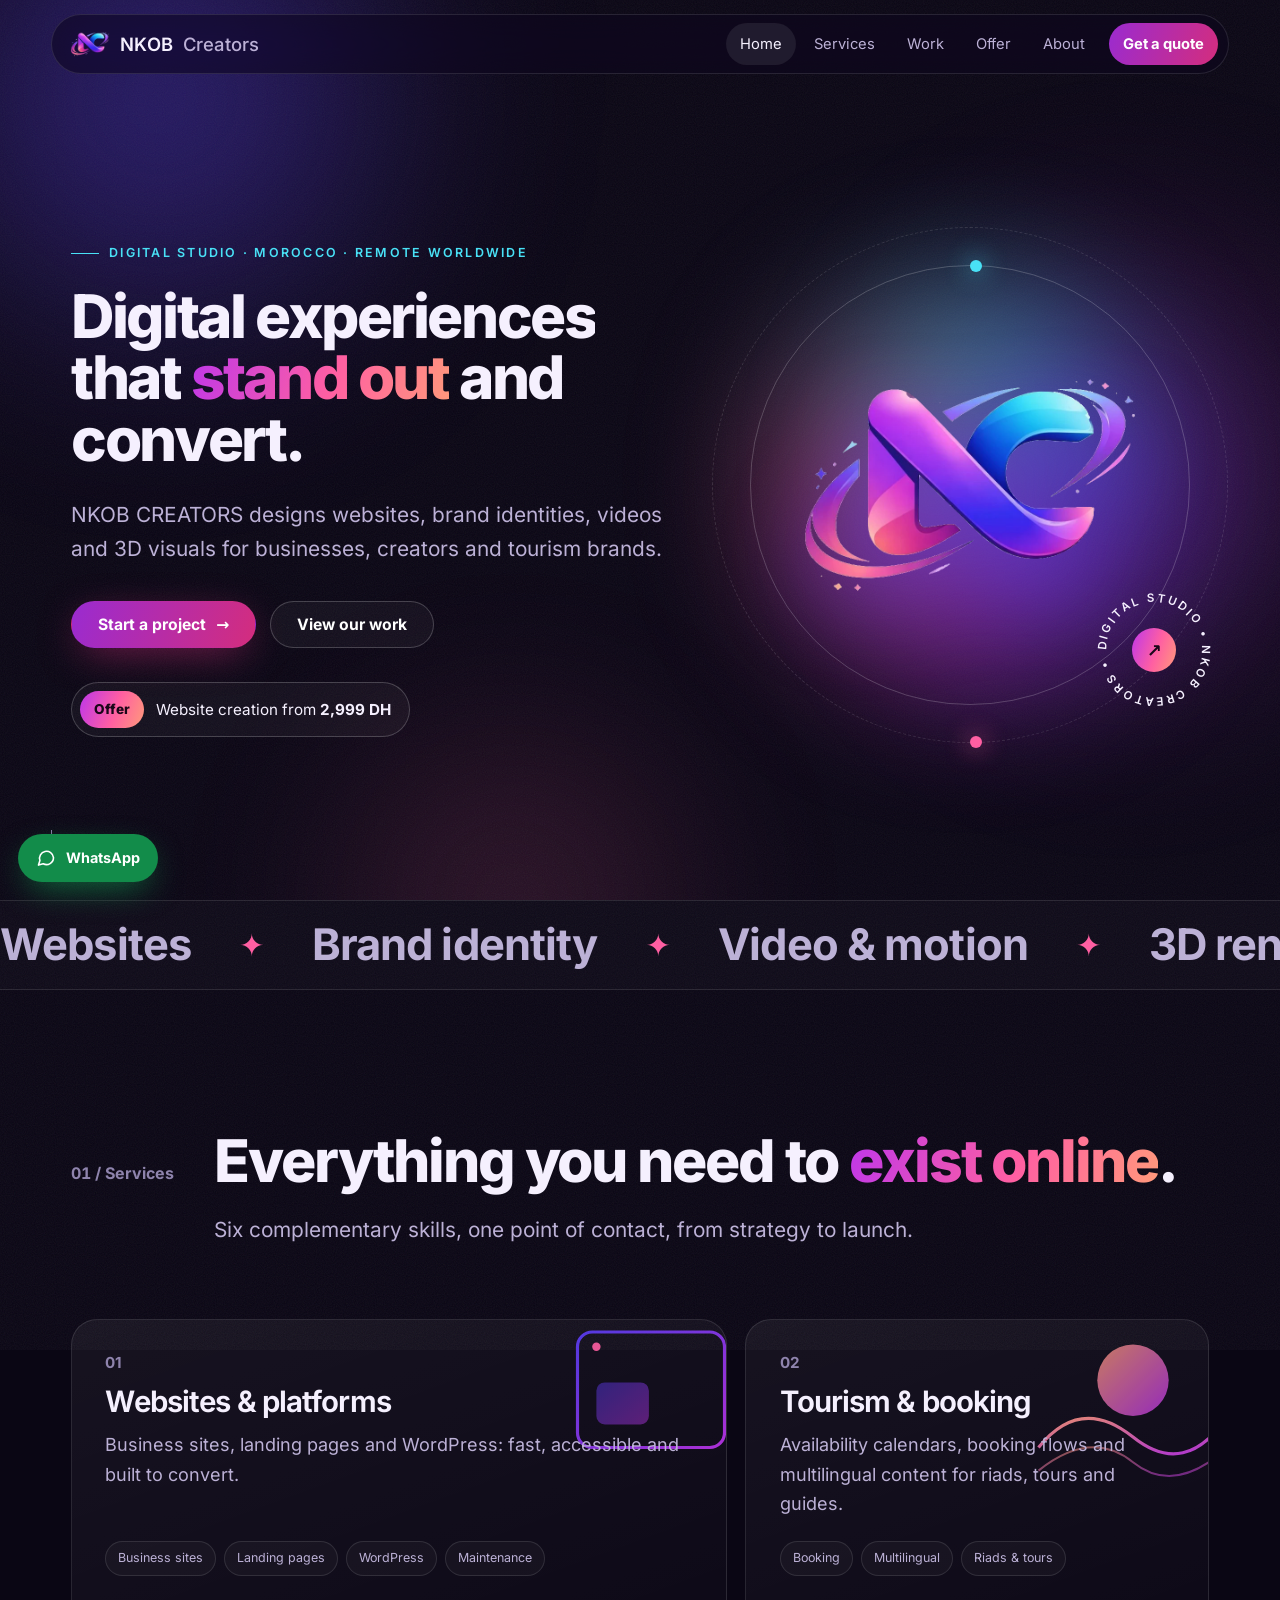
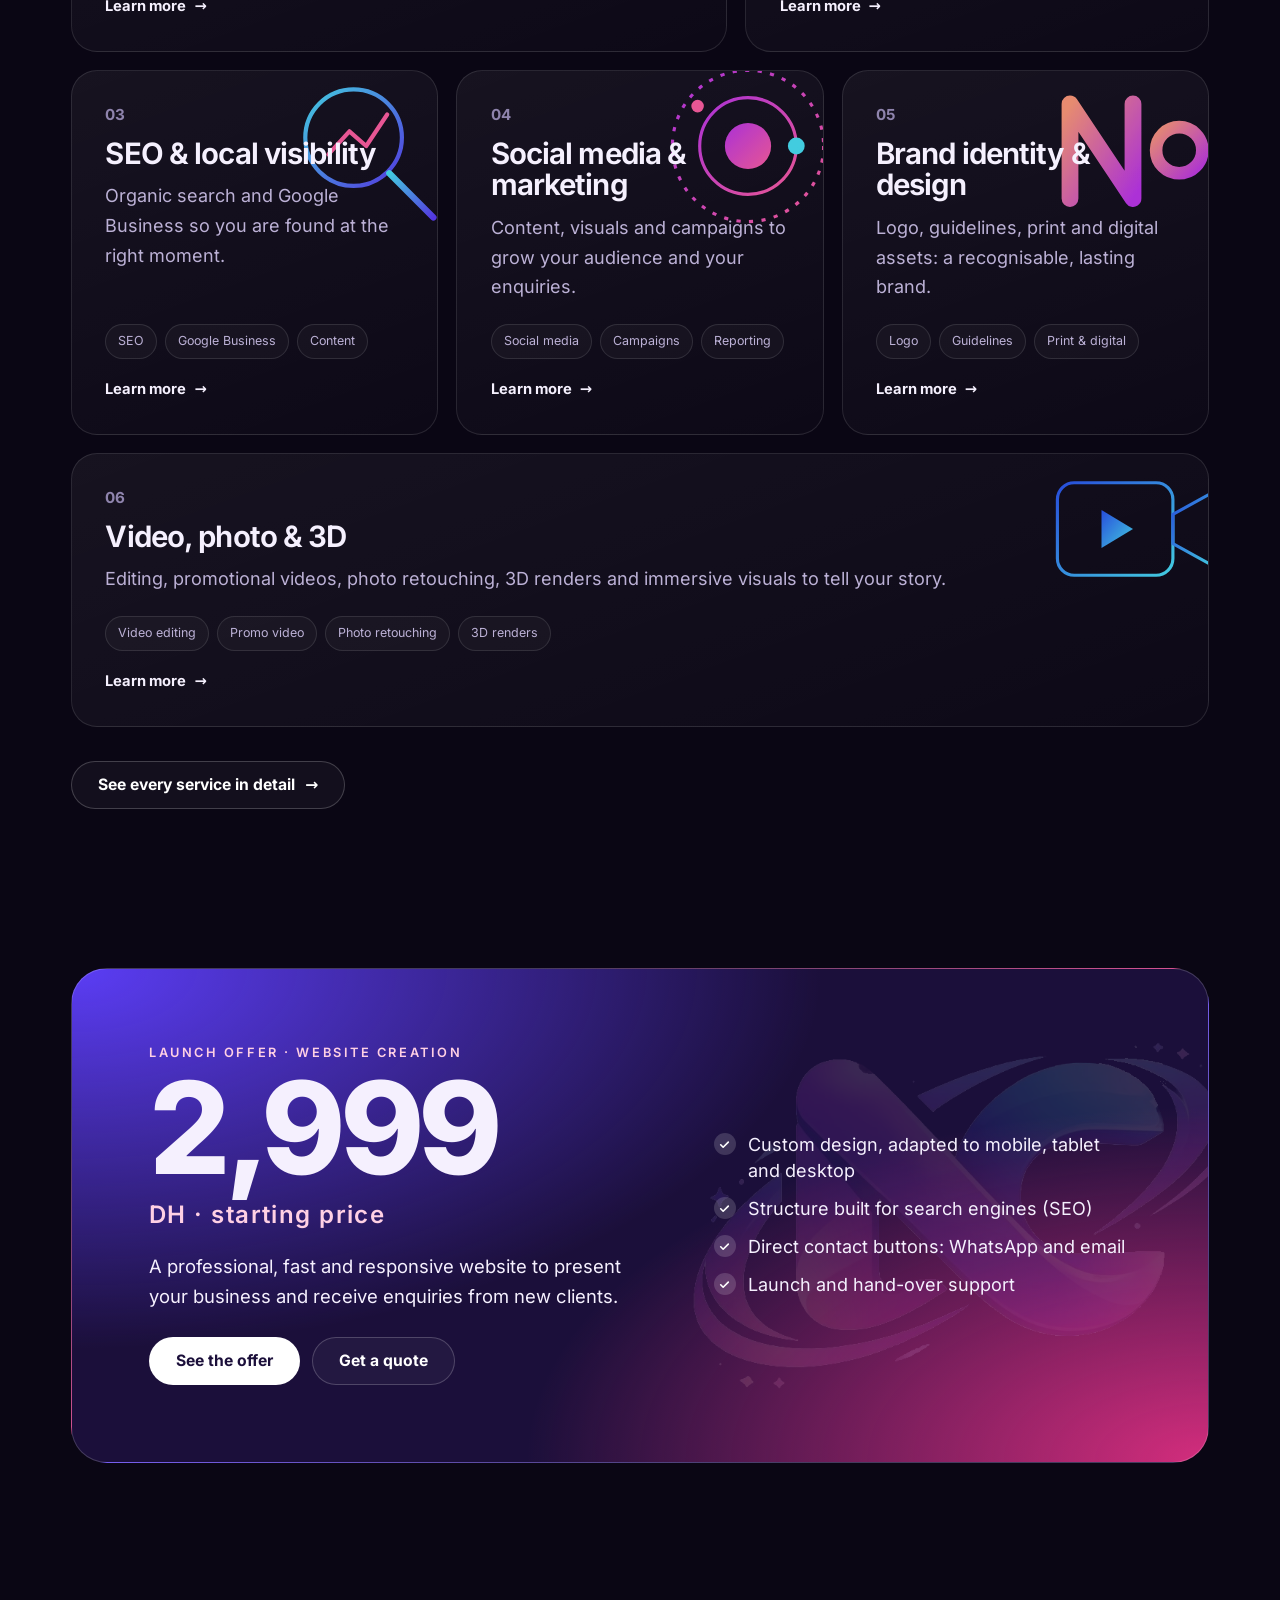
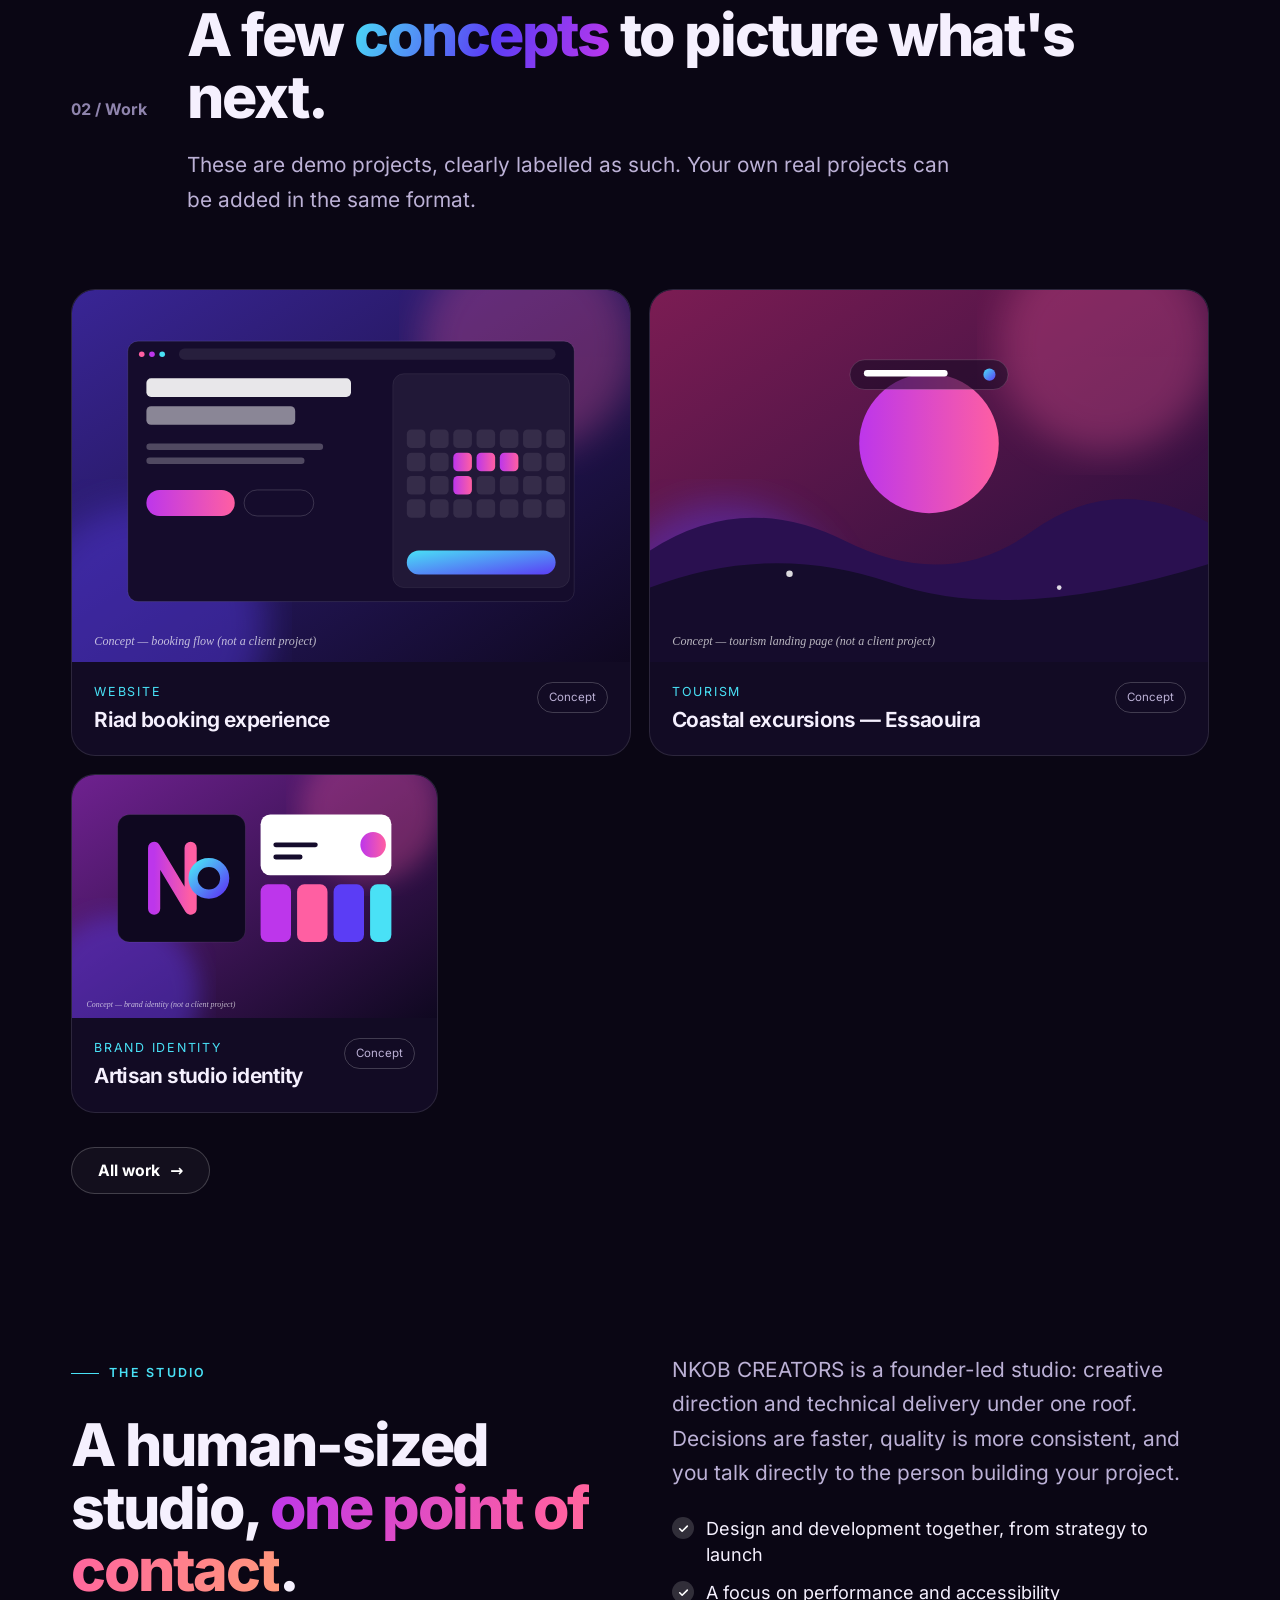
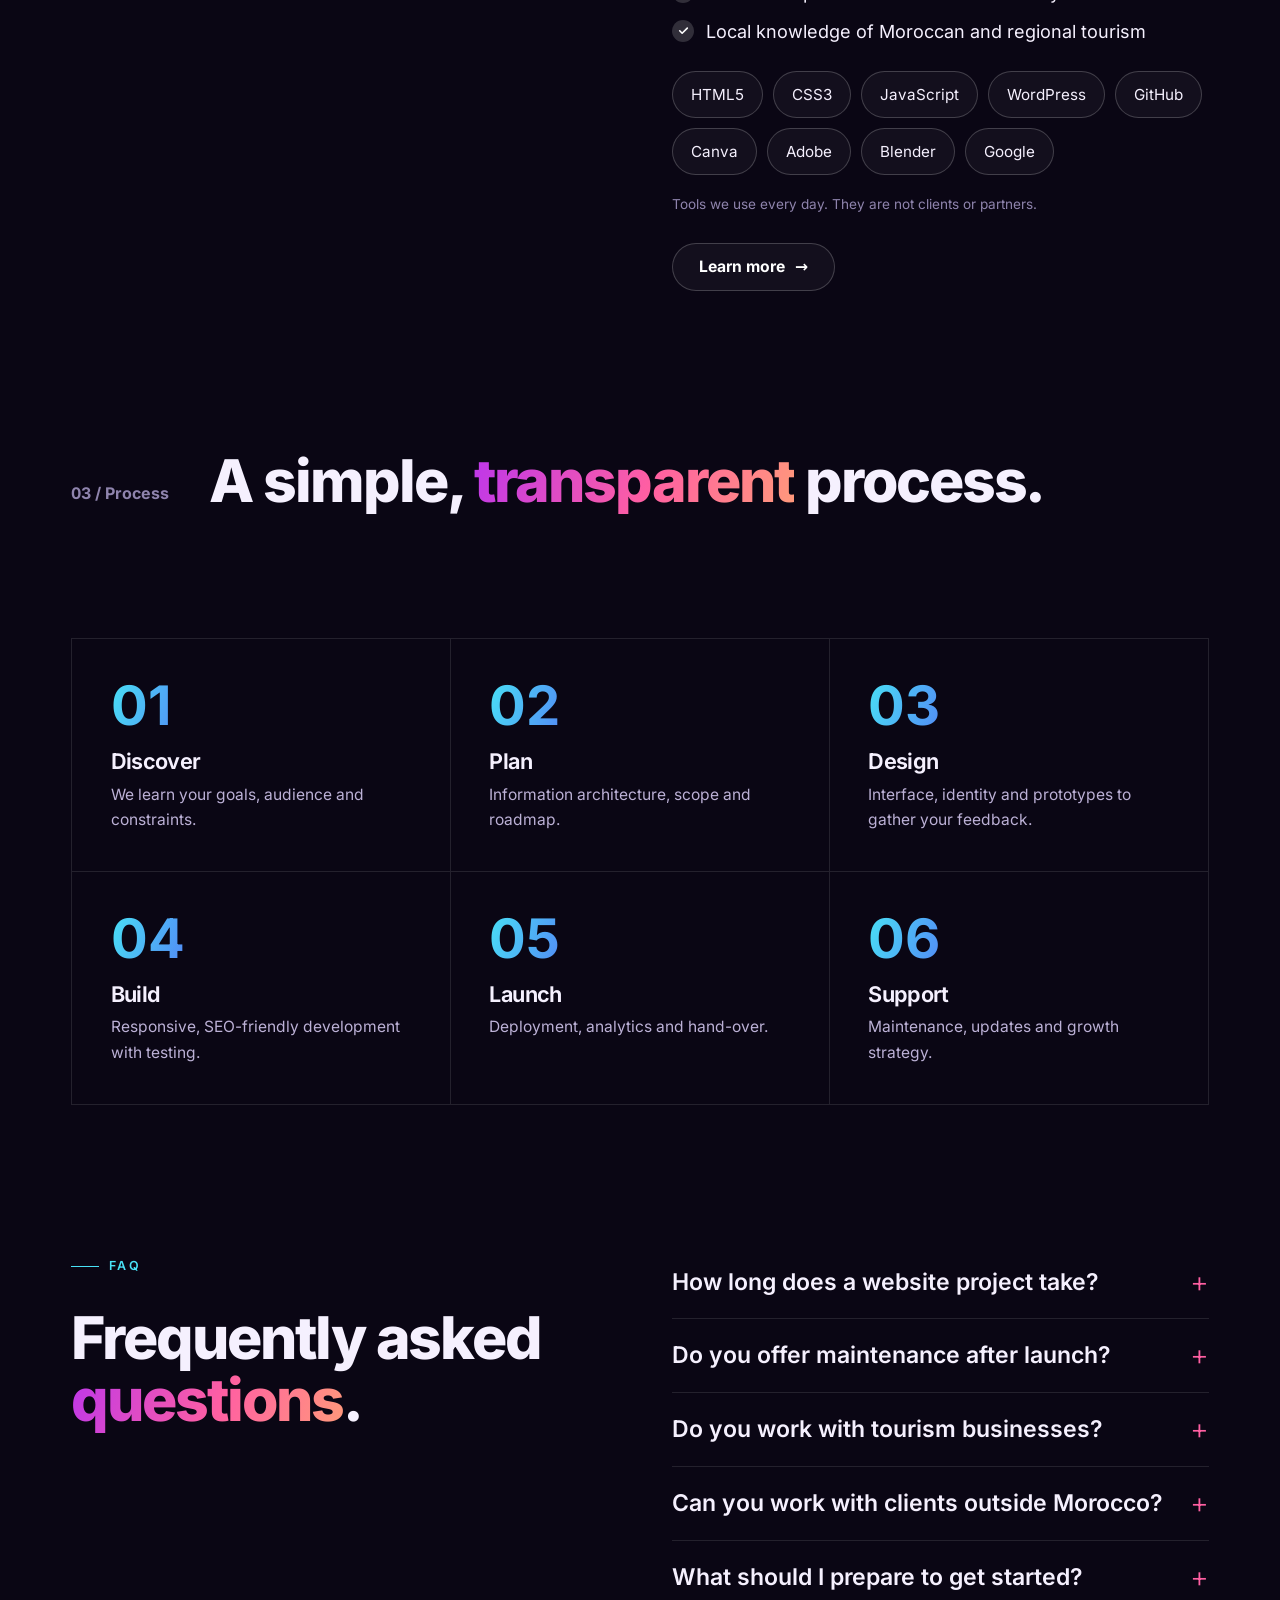
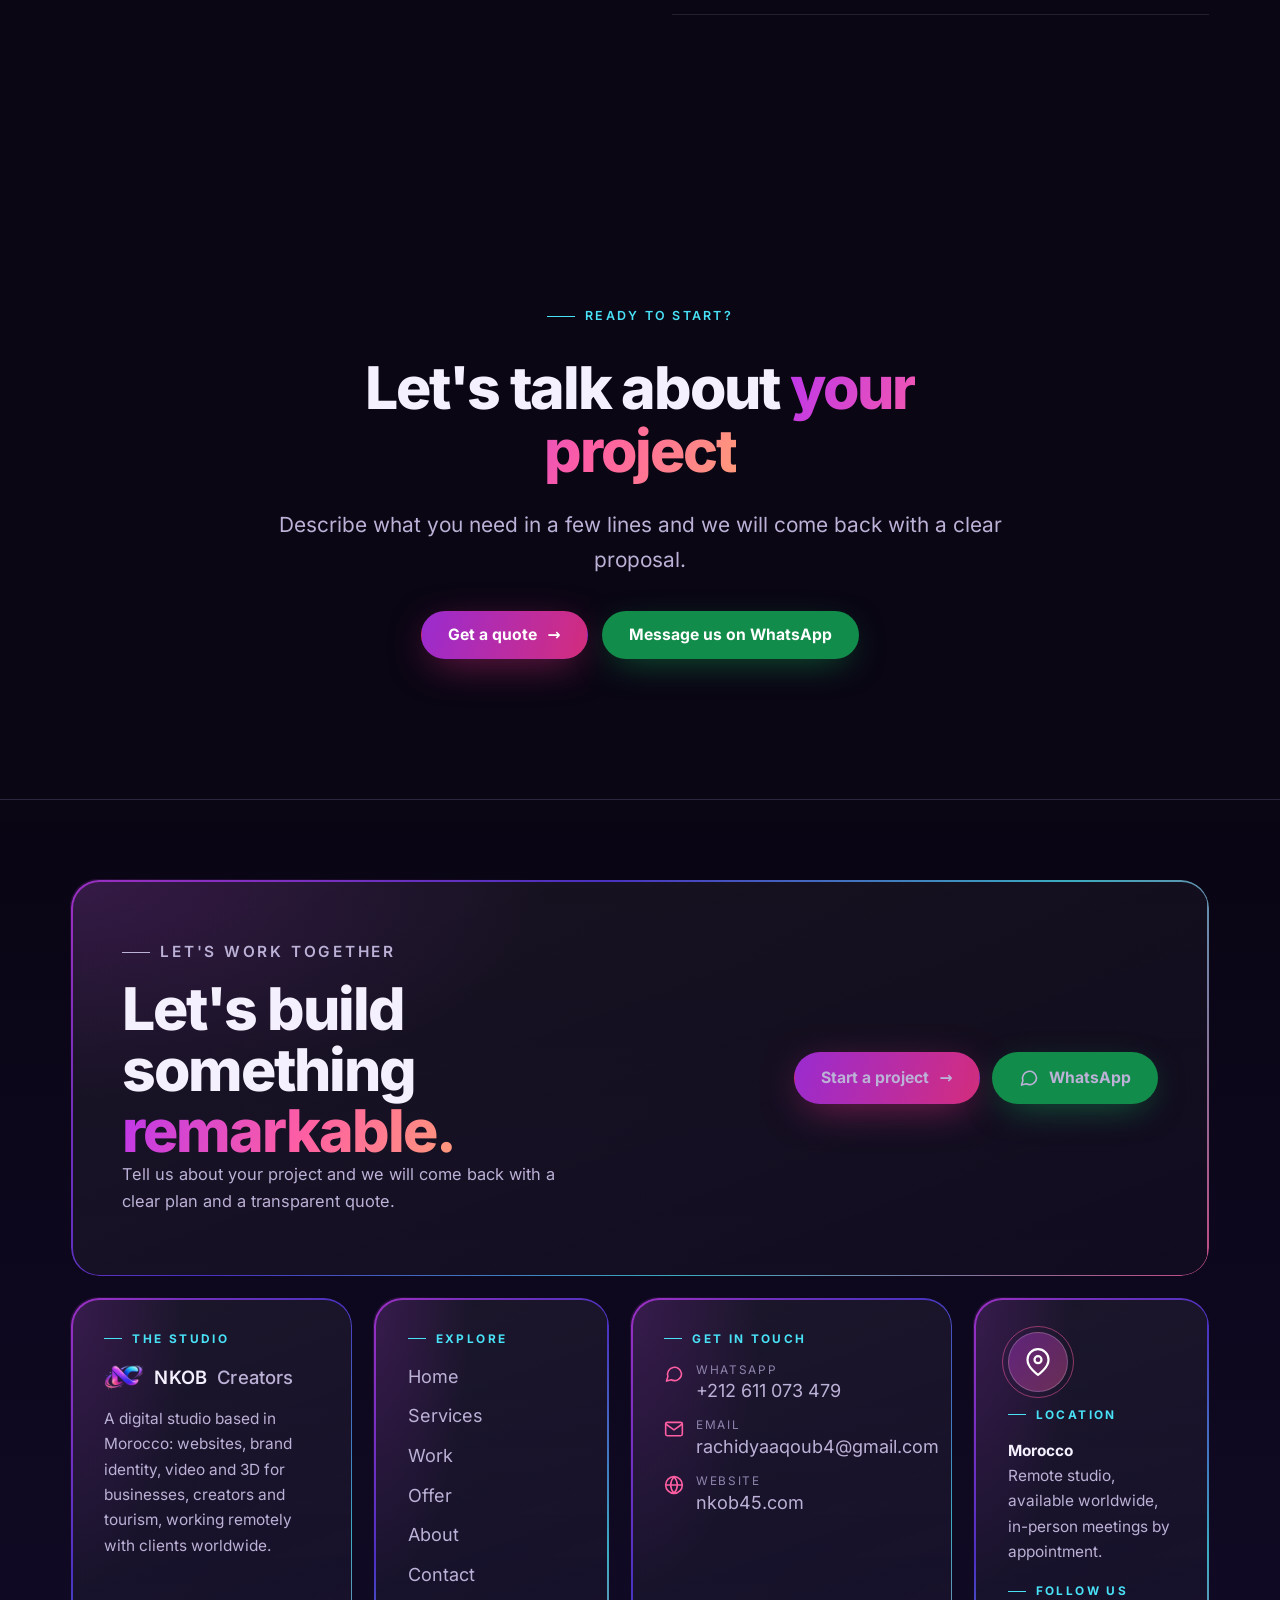
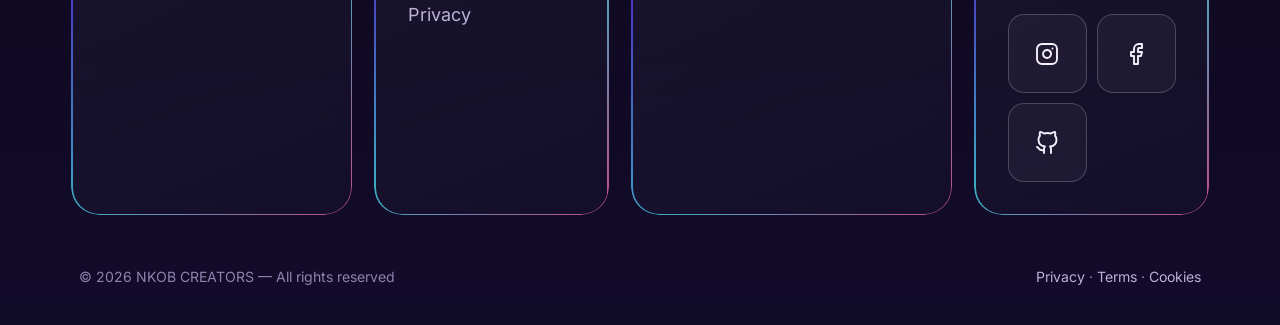
==== commit 4cbcce6e: "Redesign complet NKOB CREATORS (English, Inter)" ====
--- a/index.html
+++ b/index.html
@@ -1,129 +1,129 @@
 <!doctype html>
-<html lang="fr">
+<html lang="en">
 <head>
 <meta charset="utf-8">
 <meta name="viewport" content="width=device-width,initial-scale=1,viewport-fit=cover">
 <script>document.documentElement.className+=" js"</script>
-<title>NKOB CREATORS — Studio digital au Maroc : sites web, branding, vidéo &amp; 3D</title>
-<meta name="description" content="NKOB CREATORS conçoit sites web, identités visuelles, vidéos et visuels 3D pour entreprises, créateurs et acteurs du tourisme au Maroc. Création de site dès 2 999 DH.">
+<title>NKOB CREATORS — Digital studio in Morocco: websites, branding, video &amp; 3D</title>
+<meta name="description" content="NKOB CREATORS designs websites, brand identities, videos and 3D visuals for businesses, creators and tourism brands. Website creation from 2,999 DH.">
 <meta name="robots" content="index,follow,max-image-preview:large">
 <meta name="theme-color" content="#0a0614">
 <link rel="canonical" href="https://nkob45.com/">
 <link rel="icon" href="favicon.ico" sizes="any"><link rel="icon" type="image/png" sizes="32x32" href="assets/img/favicon-32.png"><link rel="apple-touch-icon" href="assets/img/apple-touch-icon.png"><link rel="manifest" href="site.webmanifest">
-<meta property="og:type" content="website"><meta property="og:locale" content="fr_FR"><meta property="og:site_name" content="NKOB CREATORS">
-<meta property="og:title" content="NKOB CREATORS — Studio digital au Maroc : sites web, branding, vidéo &amp; 3D"><meta property="og:description" content="NKOB CREATORS conçoit sites web, identités visuelles, vidéos et visuels 3D pour entreprises, créateurs et acteurs du tourisme au Maroc. Création de site dès 2 999 DH."><meta property="og:url" content="https://nkob45.com/">
-<meta property="og:image" content="https://nkob45.com/assets/img/og-cover.jpg"><meta property="og:image:width" content="1200"><meta property="og:image:height" content="630"><meta property="og:image:alt" content="Logo NKOB CREATORS">
+<meta property="og:type" content="website"><meta property="og:locale" content="en_US"><meta property="og:site_name" content="NKOB CREATORS">
+<meta property="og:title" content="NKOB CREATORS — Digital studio in Morocco: websites, branding, video &amp; 3D"><meta property="og:description" content="NKOB CREATORS designs websites, brand identities, videos and 3D visuals for businesses, creators and tourism brands. Website creation from 2,999 DH."><meta property="og:url" content="https://nkob45.com/">
+<meta property="og:image" content="https://nkob45.com/assets/img/og-cover.jpg"><meta property="og:image:width" content="1200"><meta property="og:image:height" content="630"><meta property="og:image:alt" content="NKOB CREATORS logo">
 <meta name="twitter:card" content="summary_large_image">
-<link rel="preload" href="assets/fonts/fraunces-latin-wght-normal.woff2" as="font" type="font/woff2" crossorigin>
-<link rel="preload" href="assets/fonts/hanken-grotesk-latin-wght-normal.woff2" as="font" type="font/woff2" crossorigin>
+<link rel="preload" href="assets/fonts/inter-latin-wght-normal.woff2" as="font" type="font/woff2" crossorigin>
 <link rel="stylesheet" href="assets/css/styles.css">
-<script type="application/ld+json">{"@context": "https://schema.org", "@graph": [{"@type": "ProfessionalService", "@id": "https://nkob45.com/#organization", "name": "NKOB CREATORS", "url": "https://nkob45.com/", "logo": "https://nkob45.com/assets/img/icon-512.png", "image": "https://nkob45.com/assets/img/og-cover.jpg", "description": "Studio digital basé au Maroc : création de sites web, identité visuelle, vidéo, 3D, SEO local et solutions pour le tourisme.", "telephone": "+212611073479", "email": "rachidyaaqoub4@gmail.com", "areaServed": {"@type": "Country", "name": "Maroc"}, "sameAs": ["https://www.instagram.com/rachid__yaaqoub", "https://www.facebook.com/share/1TvZvdenSx/"], "knowsLanguage": "fr"}, {"@type": "WebSite", "@id": "https://nkob45.com/#website", "url": "https://nkob45.com/", "name": "NKOB CREATORS", "inLanguage": "fr", "publisher": {"@id": "https://nkob45.com/#organization"}}, {"@type": "FAQPage", "mainEntity": [{"@type": "Question", "name": "Combien de temps faut-il pour réaliser un site web ?", "acceptedAnswer": {"@type": "Answer", "text": "Comptez en général 2 à 4 semaines pour un petit site, 4 à 8 semaines pour un site d'entreprise et 8 semaines ou plus pour une plateforme complexe. Les délais dépendent du périmètre et de la rapidité à fournir les contenus."}}, {"@type": "Question", "name": "Proposez-vous de la maintenance après la mise en ligne ?", "acceptedAnswer": {"@type": "Answer", "text": "Oui. Des forfaits de maintenance mensuels couvrent les mises à jour, les sauvegardes, la surveillance de sécurité et les petites modifications de contenu."}}, {"@type": "Question", "name": "Travaillez-vous avec les acteurs du tourisme ?", "acceptedAnswer": {"@type": "Answer", "text": "Oui, c'est l'une de nos spécialités : sites de riads et d'excursions, calendriers de disponibilité, parcours de réservation, contenus multilingues et visibilité locale."}}, {"@type": "Question", "name": "Que dois-je préparer pour démarrer ?", "acceptedAnswer": {"@type": "Answer", "text": "Un court descriptif de votre activité, vos objectifs, quelques exemples de sites ou de styles que vous aimez, et si possible votre logo et vos textes. Nous vous aidons à structurer le reste."}}]}]}</script>
+<script type="application/ld+json">{"@context": "https://schema.org", "@graph": [{"@type": "ProfessionalService", "@id": "https://nkob45.com/#organization", "name": "NKOB CREATORS", "url": "https://nkob45.com/", "logo": "https://nkob45.com/assets/img/icon-512.png", "image": "https://nkob45.com/assets/img/og-cover.jpg", "description": "Digital studio based in Morocco: website design and development, brand identity, video, 3D, local SEO and tourism solutions.", "telephone": "+212611073479", "email": "rachidyaaqoub4@gmail.com", "address": {"@type": "PostalAddress", "addressCountry": "MA"}, "areaServed": "Worldwide", "sameAs": ["https://www.instagram.com/rachid__yaaqoub", "https://www.facebook.com/share/1TvZvdenSx/", "https://github.com/ryaaqoub9111-cmyk"], "knowsLanguage": ["en", "fr"]}, {"@type": "WebSite", "@id": "https://nkob45.com/#website", "url": "https://nkob45.com/", "name": "NKOB CREATORS", "inLanguage": "en", "publisher": {"@id": "https://nkob45.com/#organization"}}, {"@type": "FAQPage", "mainEntity": [{"@type": "Question", "name": "How long does a website project take?", "acceptedAnswer": {"@type": "Answer", "text": "Typically 2 to 4 weeks for a small site, 4 to 8 weeks for a business site and 8+ weeks for a complex platform. Timelines depend on scope and on how quickly content is provided."}}, {"@type": "Question", "name": "Do you offer maintenance after launch?", "acceptedAnswer": {"@type": "Answer", "text": "Yes. Monthly maintenance plans cover updates, backups, security monitoring and small content changes."}}, {"@type": "Question", "name": "Do you work with tourism businesses?", "acceptedAnswer": {"@type": "Answer", "text": "Yes, it is one of our specialities: websites for riads and excursions, availability calendars, booking flows, multilingual content and local visibility."}}, {"@type": "Question", "name": "Can you work with clients outside Morocco?", "acceptedAnswer": {"@type": "Answer", "text": "Yes. We are a remote-first studio, and projects are run online through WhatsApp, email and video calls."}}, {"@type": "Question", "name": "What should I prepare to get started?", "acceptedAnswer": {"@type": "Answer", "text": "A short description of your activity, your goals, a few examples of sites or styles you like and, if possible, your logo and texts. We will help you structure the rest."}}]}]}</script>
 </head>
 <body>
 <div class="bg-aurora" aria-hidden="true"><i></i><i></i><i></i></div><div class="grain" aria-hidden="true"></div><div class="progress" aria-hidden="true"></div>
-<a class="skip" href="#main">Aller au contenu</a>
+<a class="skip" href="#main">Skip to content</a>
 <header class="hdr"><div class="hdr-in">
-<a class="brand" href="index.html" aria-label="NKOB CREATORS — accueil"><img src="assets/img/logo-nkob.webp" alt="" width="40" height="26"><b>NKOB</b><span>Creators</span></a>
-<nav class="nav" id="nav" aria-label="Navigation principale"><a href="index.html" aria-current="page">Accueil</a><a href="services.html">Services</a><a href="portfolio.html">Réalisations</a><a href="pricing.html">Offre</a><a href="about.html">À propos</a><a class="cta" href="contact.html">Demander un devis</a></nav>
-<button class="burger" type="button" aria-expanded="false" aria-controls="nav" aria-label="Ouvrir le menu"><span></span><span></span><span></span></button>
+<a class="brand" href="index.html" aria-label="NKOB CREATORS — home"><img src="assets/img/logo-nkob.webp" alt="" width="40" height="26"><b>NKOB</b><span>Creators</span></a>
+<nav class="nav" id="nav" aria-label="Main navigation"><a href="index.html" aria-current="page">Home</a><a href="services.html">Services</a><a href="portfolio.html">Work</a><a href="pricing.html">Offer</a><a href="about.html">About</a><a class="cta" href="contact.html">Get a quote</a></nav>
+<button class="burger" type="button" aria-expanded="false" aria-controls="nav" aria-label="Open menu"><span></span><span></span><span></span></button>
 </div></header>
 <main id="main">
 <section class="hero" aria-labelledby="h1"><div class="wrap hero-grid">
 <div>
-<p class="eyebrow rv">Studio digital · Maroc</p>
-<h1 class="h-xl split" id="h1">Des expériences digitales qui <span class="grad">se remarquent</span> et qui convertissent.</h1>
-<p class="lead rv" style="--d:.25s">NKOB CREATORS conçoit des sites web, des identités visuelles, des vidéos et des visuels 3D pour les entreprises, les créateurs et les acteurs du tourisme.</p>
-<div class="hero-cta rv" style="--d:.35s"><a class="btn btn-primary" href="contact.html">Démarrer un projet <span class="arr" aria-hidden="true">→</span></a><a class="btn btn-ghost" href="portfolio.html">Voir les réalisations</a></div>
-<a class="hero-offer rv" style="--d:.45s" href="pricing.html"><b>Offre</b><span>Création de site web dès <strong>2&nbsp;999&nbsp;DH</strong></span></a>
+<p class="eyebrow rv">Digital studio · Morocco · Remote worldwide</p>
+<h1 class="h-xl split" id="h1">Digital experiences that <span class="grad">stand out</span> and convert.</h1>
+<p class="lead rv" style="--d:.25s">NKOB CREATORS designs websites, brand identities, videos and 3D visuals for businesses, creators and tourism brands.</p>
+<div class="hero-cta rv" style="--d:.35s"><a class="btn btn-primary" href="contact.html">Start a project <span class="arr" aria-hidden="true">→</span></a><a class="btn btn-ghost" href="portfolio.html">View our work</a></div>
+<a class="hero-offer rv" style="--d:.45s" href="pricing.html"><b>Offer</b><span>Website creation from <strong>2,999&nbsp;DH</strong></span></a>
 </div>
 <div class="stage rv" style="--d:.2s" aria-hidden="true"><div class="glow"></div><div class="ring"></div><div class="ring r2"></div>
 <div class="logo3d"><img src="assets/img/logo-nkob.webp" alt="" width="768" height="506" fetchpriority="high"></div>
-<svg class="badge-rot" viewBox="0 0 128 128"><defs><path id="circ" d="M64 64m-48 0a48 48 0 1 1 96 0a48 48 0 1 1 -96 0"/></defs><text><textPath href="#circ">Studio digital • NKOB CREATORS • </textPath></text></svg><div class="badge-core">↗</div></div>
+<svg class="badge-rot" viewBox="0 0 128 128"><defs><path id="circ" d="M64 64m-48 0a48 48 0 1 1 96 0a48 48 0 1 1 -96 0"/></defs><text><textPath href="#circ">Digital studio • NKOB CREATORS • </textPath></text></svg><div class="badge-core">↗</div></div>
 </div>
-<div class="scroll-cue" aria-hidden="true"><i></i>Défiler</div></section>
+<div class="scroll-cue" aria-hidden="true"><i></i>Scroll</div></section>
 
-<div class="marquee" aria-hidden="true"><div class="marquee-track"><span>Sites web</span><span>Identité visuelle</span><span>Vidéo &amp; motion</span><span>Rendus 3D</span><span>SEO local</span><span>Réservation en ligne</span><span>Réseaux sociaux</span><span>WordPress</span><span>Sites web</span><span>Identité visuelle</span><span>Vidéo &amp; motion</span><span>Rendus 3D</span><span>SEO local</span><span>Réservation en ligne</span><span>Réseaux sociaux</span><span>WordPress</span></div></div>
+<div class="marquee" aria-hidden="true"><div class="marquee-track"><span>Websites</span><span>Brand identity</span><span>Video &amp; motion</span><span>3D renders</span><span>Local SEO</span><span>Online booking</span><span>Social media</span><span>WordPress</span><span>Websites</span><span>Brand identity</span><span>Video &amp; motion</span><span>3D renders</span><span>Local SEO</span><span>Online booking</span><span>Social media</span><span>WordPress</span></div></div>
 
 <section class="sec" id="services" aria-labelledby="s-t"><div class="wrap">
-<div class="sec-head"><span class="sec-num">01 / Services</span><h2 class="h-lg rv" id="s-t">Tout ce qu'il faut pour <span class="grad">exister en ligne</span>.</h2><p class="lead rv">Six expertises complémentaires, un seul interlocuteur, de la stratégie à la mise en ligne.</p></div>
-<div class="bento"><a class="card b1 rv" href="services.html#sites-web"><svg class="motif" viewBox="0 0 200 200" fill="none" aria-hidden="true"><rect x="30" y="40" width="140" height="110" rx="14" stroke="url(#mg1)" stroke-width="3"/><path d="M30 68h140" stroke="url(#mg1)" stroke-width="3"/><circle cx="48" cy="54" r="4" fill="#ff5fa2"/><rect x="48" y="88" width="50" height="40" rx="8" fill="url(#mg1)" opacity=".5"/><defs><linearGradient id="mg1" x1="0" y1="0" x2="1" y2="1"><stop stop-color="#5b3df5"/><stop offset="1" stop-color="#bd36eb"/></linearGradient></defs></svg>
-<span class="idx">01</span><h3>Sites web &amp; plateformes</h3><p>Sites vitrines, sites d&#x27;entreprise, landing pages et WordPress : rapides, accessibles, pensés pour convertir.</p>
-<div class="tags"><span class="tag">Sites vitrines</span><span class="tag">Landing pages</span><span class="tag">WordPress</span><span class="tag">Maintenance</span></div><span class="go">Découvrir <span class="arr" aria-hidden="true">→</span></span></a>
-<a class="card b2 rv" href="services.html#tourisme"><svg class="motif" viewBox="0 0 200 200" fill="none" aria-hidden="true"><circle cx="100" cy="86" r="34" fill="url(#mg2)" opacity=".85"/><path d="M10 150q40-50 90-10t90-20" stroke="url(#mg2)" stroke-width="3"/><path d="M10 172q50-40 90-8t90-14" stroke="url(#mg2)" stroke-width="2" opacity=".6"/><defs><linearGradient id="mg2" x1="0" y1="0" x2="1" y2="1"><stop stop-color="#ff9a7a"/><stop offset="1" stop-color="#bd36eb"/></linearGradient></defs></svg>
-<span class="idx">02</span><h3>Tourisme &amp; réservation</h3><p>Calendriers de disponibilité, parcours de réservation et contenus multilingues pour riads, circuits et guides.</p>
-<div class="tags"><span class="tag">Réservation</span><span class="tag">Multilingue</span><span class="tag">Riads &amp; circuits</span></div><span class="go">Découvrir <span class="arr" aria-hidden="true">→</span></span></a>
+<div class="sec-head"><span class="sec-num">01 / Services</span><h2 class="h-lg rv" id="s-t">Everything you need to <span class="grad">exist online</span>.</h2><p class="lead rv">Six complementary skills, one point of contact, from strategy to launch.</p></div>
+<div class="bento"><a class="card b1 rv" href="services.html#websites"><svg class="motif" viewBox="0 0 200 200" fill="none" aria-hidden="true"><rect x="30" y="40" width="140" height="110" rx="14" stroke="url(#mg1)" stroke-width="3"/><path d="M30 68h140" stroke="url(#mg1)" stroke-width="3"/><circle cx="48" cy="54" r="4" fill="#ff5fa2"/><rect x="48" y="88" width="50" height="40" rx="8" fill="url(#mg1)" opacity=".5"/><defs><linearGradient id="mg1" x1="0" y1="0" x2="1" y2="1"><stop stop-color="#5b3df5"/><stop offset="1" stop-color="#bd36eb"/></linearGradient></defs></svg>
+<span class="idx">01</span><h3>Websites &amp; platforms</h3><p>Business sites, landing pages and WordPress: fast, accessible and built to convert.</p>
+<div class="tags"><span class="tag">Business sites</span><span class="tag">Landing pages</span><span class="tag">WordPress</span><span class="tag">Maintenance</span></div><span class="go">Learn more <span class="arr" aria-hidden="true">→</span></span></a>
+<a class="card b2 rv" href="services.html#tourism"><svg class="motif" viewBox="0 0 200 200" fill="none" aria-hidden="true"><circle cx="100" cy="86" r="34" fill="url(#mg2)" opacity=".85"/><path d="M10 150q40-50 90-10t90-20" stroke="url(#mg2)" stroke-width="3"/><path d="M10 172q50-40 90-8t90-14" stroke="url(#mg2)" stroke-width="2" opacity=".6"/><defs><linearGradient id="mg2" x1="0" y1="0" x2="1" y2="1"><stop stop-color="#ff9a7a"/><stop offset="1" stop-color="#bd36eb"/></linearGradient></defs></svg>
+<span class="idx">02</span><h3>Tourism &amp; booking</h3><p>Availability calendars, booking flows and multilingual content for riads, tours and guides.</p>
+<div class="tags"><span class="tag">Booking</span><span class="tag">Multilingual</span><span class="tag">Riads &amp; tours</span></div><span class="go">Learn more <span class="arr" aria-hidden="true">→</span></span></a>
 <a class="card b3 rv" href="services.html#seo"><svg class="motif" viewBox="0 0 200 200" fill="none" aria-hidden="true"><circle cx="92" cy="92" r="46" stroke="url(#mg3)" stroke-width="4"/><path d="M126 126l42 42" stroke="url(#mg3)" stroke-width="6" stroke-linecap="round"/><path d="M68 108l20-22 16 14 20-30" stroke="#ff5fa2" stroke-width="4" stroke-linecap="round" stroke-linejoin="round"/><defs><linearGradient id="mg3" x1="0" y1="0" x2="1" y2="1"><stop stop-color="#49e1f6"/><stop offset="1" stop-color="#5b3df5"/></linearGradient></defs></svg>
-<span class="idx">03</span><h3>SEO &amp; visibilité locale</h3><p>Référencement naturel et fiche Google Business pour être trouvé au bon moment.</p>
-<div class="tags"><span class="tag">SEO</span><span class="tag">Google Business</span><span class="tag">Contenu</span></div><span class="go">Découvrir <span class="arr" aria-hidden="true">→</span></span></a>
-<a class="card b4 rv" href="services.html#reseaux"><svg class="motif" viewBox="0 0 200 200" fill="none" aria-hidden="true"><circle cx="100" cy="100" r="22" fill="url(#mg4)"/><g stroke="url(#mg4)" stroke-width="3"><circle cx="100" cy="100" r="46"/><circle cx="100" cy="100" r="72" stroke-dasharray="4 8"/></g><circle cx="146" cy="100" r="8" fill="#49e1f6"/><circle cx="52" cy="62" r="6" fill="#ff5fa2"/><defs><linearGradient id="mg4" x1="0" y1="0" x2="1" y2="1"><stop stop-color="#bd36eb"/><stop offset="1" stop-color="#ff5fa2"/></linearGradient></defs></svg>
-<span class="idx">04</span><h3>Réseaux sociaux &amp; marketing</h3><p>Contenus, visuels et campagnes pour faire grandir votre audience et vos demandes.</p>
-<div class="tags"><span class="tag">Social media</span><span class="tag">Campagnes</span><span class="tag">Analyse</span></div><span class="go">Découvrir <span class="arr" aria-hidden="true">→</span></span></a>
-<a class="card b5 rv" href="services.html#identite"><svg class="motif" viewBox="0 0 200 200" fill="none" aria-hidden="true"><path d="M40 150V60l60 90V60" stroke="url(#mg5)" stroke-width="16" stroke-linecap="round" stroke-linejoin="round"/><circle cx="144" cy="104" r="22" stroke="url(#mg5)" stroke-width="12"/><defs><linearGradient id="mg5" x1="0" y1="0" x2="1" y2="1"><stop stop-color="#ff9a7a"/><stop offset="1" stop-color="#bd36eb"/></linearGradient></defs></svg>
-<span class="idx">05</span><h3>Identité visuelle &amp; design</h3><p>Logo, charte, supports print et digitaux : une marque reconnaissable et durable.</p>
-<div class="tags"><span class="tag">Logo</span><span class="tag">Charte</span><span class="tag">Print &amp; digital</span></div><span class="go">Découvrir <span class="arr" aria-hidden="true">→</span></span></a>
+<span class="idx">03</span><h3>SEO &amp; local visibility</h3><p>Organic search and Google Business so you are found at the right moment.</p>
+<div class="tags"><span class="tag">SEO</span><span class="tag">Google Business</span><span class="tag">Content</span></div><span class="go">Learn more <span class="arr" aria-hidden="true">→</span></span></a>
+<a class="card b4 rv" href="services.html#social"><svg class="motif" viewBox="0 0 200 200" fill="none" aria-hidden="true"><circle cx="100" cy="100" r="22" fill="url(#mg4)"/><g stroke="url(#mg4)" stroke-width="3"><circle cx="100" cy="100" r="46"/><circle cx="100" cy="100" r="72" stroke-dasharray="4 8"/></g><circle cx="146" cy="100" r="8" fill="#49e1f6"/><circle cx="52" cy="62" r="6" fill="#ff5fa2"/><defs><linearGradient id="mg4" x1="0" y1="0" x2="1" y2="1"><stop stop-color="#bd36eb"/><stop offset="1" stop-color="#ff5fa2"/></linearGradient></defs></svg>
+<span class="idx">04</span><h3>Social media &amp; marketing</h3><p>Content, visuals and campaigns to grow your audience and your enquiries.</p>
+<div class="tags"><span class="tag">Social media</span><span class="tag">Campaigns</span><span class="tag">Reporting</span></div><span class="go">Learn more <span class="arr" aria-hidden="true">→</span></span></a>
+<a class="card b5 rv" href="services.html#brand"><svg class="motif" viewBox="0 0 200 200" fill="none" aria-hidden="true"><path d="M40 150V60l60 90V60" stroke="url(#mg5)" stroke-width="16" stroke-linecap="round" stroke-linejoin="round"/><circle cx="144" cy="104" r="22" stroke="url(#mg5)" stroke-width="12"/><defs><linearGradient id="mg5" x1="0" y1="0" x2="1" y2="1"><stop stop-color="#ff9a7a"/><stop offset="1" stop-color="#bd36eb"/></linearGradient></defs></svg>
+<span class="idx">05</span><h3>Brand identity &amp; design</h3><p>Logo, guidelines, print and digital assets: a recognisable, lasting brand.</p>
+<div class="tags"><span class="tag">Logo</span><span class="tag">Guidelines</span><span class="tag">Print &amp; digital</span></div><span class="go">Learn more <span class="arr" aria-hidden="true">→</span></span></a>
 <a class="card b6 rv" href="services.html#video-3d"><svg class="motif" viewBox="0 0 200 200" fill="none" aria-hidden="true"><rect x="28" y="56" width="110" height="88" rx="16" stroke="url(#mg6)" stroke-width="3"/><path d="M138 86l40-22v72l-40-22z" stroke="url(#mg6)" stroke-width="3" stroke-linejoin="round"/><path d="M70 82l30 18-30 18z" fill="url(#mg6)"/><defs><linearGradient id="mg6" x1="0" y1="0" x2="1" y2="1"><stop stop-color="#2a55f0"/><stop offset="1" stop-color="#49e1f6"/></linearGradient></defs></svg>
-<span class="idx">06</span><h3>Vidéo, photo &amp; 3D</h3><p>Montage, vidéos promotionnelles, retouche photo, rendus 3D et visuels immersifs pour raconter votre histoire.</p>
-<div class="tags"><span class="tag">Montage vidéo</span><span class="tag">Vidéo promo</span><span class="tag">Retouche photo</span><span class="tag">Rendus 3D</span></div><span class="go">Découvrir <span class="arr" aria-hidden="true">→</span></span></a>
+<span class="idx">06</span><h3>Video, photo &amp; 3D</h3><p>Editing, promotional videos, photo retouching, 3D renders and immersive visuals to tell your story.</p>
+<div class="tags"><span class="tag">Video editing</span><span class="tag">Promo video</span><span class="tag">Photo retouching</span><span class="tag">3D renders</span></div><span class="go">Learn more <span class="arr" aria-hidden="true">→</span></span></a>
 </div>
-<p class="rv" style="margin-top:34px"><a class="btn btn-ghost" href="services.html">Voir tous les services en détail <span class="arr" aria-hidden="true">→</span></a></p>
+<p class="rv" style="margin-top:34px"><a class="btn btn-ghost" href="services.html">See every service in detail <span class="arr" aria-hidden="true">→</span></a></p>
 </div></section>
 
 <section class="sec" aria-labelledby="o-t" style="padding-top:0"><div class="wrap"><div class="offer rv"><div class="offer-grid">
-<div><p class="price-pre">Offre de lancement · Création de site web</p><div class="price" id="o-t"><span>2&nbsp;999</span><small>DH · à partir de</small></div>
-<p style="margin:22px 0 26px;font-size:1.15rem;max-width:44ch">Un site professionnel, rapide et responsive pour présenter votre activité et recevoir des demandes de clients.</p>
-<div style="display:flex;gap:12px;flex-wrap:wrap"><a class="btn btn-primary" style="background:#fff;color:#1b0f3a;box-shadow:none" href="pricing.html">Découvrir l'offre</a><a class="btn btn-ghost" href="contact.html?service=Site%20web">Demander un devis</a></div></div>
-<ul class="checks"><li>Design sur mesure, adapté mobile, tablette et ordinateur</li><li>Structure pensée pour le référencement (SEO)</li><li>Boutons de contact direct : WhatsApp, e-mail</li><li>Mise en ligne et accompagnement à la prise en main</li></ul>
+<div><p class="price-pre">Launch offer · Website creation</p><div class="price" id="o-t"><span>2,999</span><small>DH · starting price</small></div>
+<p style="margin:22px 0 26px;font-size:1.15rem;max-width:44ch">A professional, fast and responsive website to present your business and receive enquiries from new clients.</p>
+<div style="display:flex;gap:12px;flex-wrap:wrap"><a class="btn btn-primary" style="background:#fff;color:#1b0f3a;box-shadow:none" href="pricing.html">See the offer</a><a class="btn btn-ghost" href="contact.html?service=Website">Get a quote</a></div></div>
+<ul class="checks"><li>Custom design, adapted to mobile, tablet and desktop</li><li>Structure built for search engines (SEO)</li><li>Direct contact buttons: WhatsApp and email</li><li>Launch and hand-over support</li></ul>
 </div></div></div></section>
 
-<section class="sec" id="realisations" aria-labelledby="p-t" style="padding-top:0"><div class="wrap">
-<div class="sec-head"><span class="sec-num">02 / Réalisations</span><h2 class="h-lg rv" id="p-t">Des <span class="grad-cool">concepts</span> pour imaginer la suite.</h2><p class="lead rv">Voici des projets de démonstration, clairement identifiés comme tels. Vos propres réalisations pourront être ajoutées au même format.</p></div>
-<div class="pgrid" id="pgrid" data-limit="3"><noscript><p class="empty-note">Activez JavaScript pour parcourir les réalisations, ou ouvrez la <a href="portfolio.html">page Réalisations</a>.</p></noscript></div>
-<p class="rv" style="margin-top:34px"><a class="btn btn-ghost" href="portfolio.html">Toutes les réalisations <span class="arr" aria-hidden="true">→</span></a></p>
+<section class="sec" id="work" aria-labelledby="p-t" style="padding-top:0"><div class="wrap">
+<div class="sec-head"><span class="sec-num">02 / Work</span><h2 class="h-lg rv" id="p-t">A few <span class="grad-cool">concepts</span> to picture what's next.</h2><p class="lead rv">These are demo projects, clearly labelled as such. Your own real projects can be added in the same format.</p></div>
+<div class="pgrid" id="pgrid" data-limit="3"><noscript><p class="empty-note">Enable JavaScript to browse the work, or open the <a href="portfolio.html">Work page</a>.</p></noscript></div>
+<p class="rv" style="margin-top:34px"><a class="btn btn-ghost" href="portfolio.html">All work <span class="arr" aria-hidden="true">→</span></a></p>
 </div></section>
 
 <section class="sec" id="studio" aria-labelledby="w-t" style="padding-top:0"><div class="wrap split2">
-<div><p class="eyebrow rv">Le studio</p><h2 class="h-lg rv" id="w-t" style="margin:22px 0">Un studio à taille humaine, <span class="grad">un seul interlocuteur</span>.</h2></div>
-<div><p class="lead rv">NKOB CREATORS est un studio dirigé par son fondateur : création et technique sont réunies au même endroit. Les décisions sont plus rapides, la qualité plus constante, et vous échangez directement avec la personne qui réalise votre projet.</p>
+<div><p class="eyebrow rv">The studio</p><h2 class="h-lg rv" id="w-t" style="margin:22px 0">A human-sized studio, <span class="grad">one point of contact</span>.</h2></div>
+<div><p class="lead rv">NKOB CREATORS is a founder-led studio: creative direction and technical delivery under one roof. Decisions are faster, quality is more consistent, and you talk directly to the person building your project.</p>
 <ul class="checks rv" style="margin:26px 0">
-<li>Création et développement réunis, de la stratégie au lancement</li><li>Accent sur la performance et l'accessibilité</li><li>Connaissance du contexte marocain et du tourisme régional</li></ul>
-<div class="skills rv" aria-label="Outils et technologies"><span>HTML5</span><span>CSS3</span><span>JavaScript</span><span>WordPress</span><span>GitHub</span><span>Canva</span><span>Adobe</span><span>Blender</span><span>Google</span></div>
-<p class="fine rv">Outils utilisés au quotidien — ce ne sont ni des clients, ni des partenaires.</p>
-<p class="rv" style="margin-top:28px"><a class="btn btn-ghost" href="about.html">En savoir plus <span class="arr" aria-hidden="true">→</span></a></p></div>
+<li>Design and development together, from strategy to launch</li><li>A focus on performance and accessibility</li><li>Local knowledge of Moroccan and regional tourism</li></ul>
+<div class="skills rv" aria-label="Tools and technologies"><span>HTML5</span><span>CSS3</span><span>JavaScript</span><span>WordPress</span><span>GitHub</span><span>Canva</span><span>Adobe</span><span>Blender</span><span>Google</span></div>
+<p class="fine rv">Tools we use every day. They are not clients or partners.</p>
+<p class="rv" style="margin-top:28px"><a class="btn btn-ghost" href="about.html">Learn more <span class="arr" aria-hidden="true">→</span></a></p></div>
 </div></section>
 
-<section class="sec" id="methode" aria-labelledby="m-t" style="padding-top:0"><div class="wrap">
-<div class="sec-head"><span class="sec-num">03 / Méthode</span><h2 class="h-lg rv" id="m-t">Un processus simple, <span class="grad">transparent</span>.</h2><p class="lead rv">Six étapes pour rester dans les délais et garder le contrôle à chaque jalon.</p></div>
-<div class="steps"><div class="step rv"><div class="n">01</div><h3>Découvrir</h3><p>Nous cernons vos objectifs, votre public et vos contraintes.</p></div><div class="step rv"><div class="n">02</div><h3>Planifier</h3><p>Architecture de l&#x27;information, périmètre et feuille de route.</p></div><div class="step rv"><div class="n">03</div><h3>Concevoir</h3><p>Interface, identité et prototypes pour recueillir vos retours.</p></div><div class="step rv"><div class="n">04</div><h3>Construire</h3><p>Développement responsive, optimisé pour le référencement, avec tests.</p></div><div class="step rv"><div class="n">05</div><h3>Lancer</h3><p>Mise en ligne, mesure d&#x27;audience et prise en main.</p></div><div class="step rv"><div class="n">06</div><h3>Accompagner</h3><p>Maintenance, évolutions et stratégie de croissance.</p></div></div></div></section>
+<section class="sec" id="process" aria-labelledby="m-t" style="padding-top:0"><div class="wrap">
+<div class="sec-head"><span class="sec-num">03 / Process</span><h2 class="h-lg rv" id="m-t">A simple, <span class="grad">transparent</span> process.</h2><p class="lead rv">Six steps to stay on schedule and keep control at every milestone.</p></div>
+<div class="steps"><div class="step rv"><div class="n">01</div><h3>Discover</h3><p>We learn your goals, audience and constraints.</p></div><div class="step rv"><div class="n">02</div><h3>Plan</h3><p>Information architecture, scope and roadmap.</p></div><div class="step rv"><div class="n">03</div><h3>Design</h3><p>Interface, identity and prototypes to gather your feedback.</p></div><div class="step rv"><div class="n">04</div><h3>Build</h3><p>Responsive, SEO-friendly development with testing.</p></div><div class="step rv"><div class="n">05</div><h3>Launch</h3><p>Deployment, analytics and hand-over.</p></div><div class="step rv"><div class="n">06</div><h3>Support</h3><p>Maintenance, updates and growth strategy.</p></div></div></div></section>
 
 <section class="sec" id="faq" aria-labelledby="f-t" style="padding-top:0"><div class="wrap split2">
-<div><p class="eyebrow rv">FAQ</p><h2 class="h-lg rv" id="f-t" style="margin-top:22px">Les questions <span class="grad">fréquentes</span>.</h2></div>
-<div class="faq"><details class="rv"><summary>Combien de temps faut-il pour réaliser un site web ?</summary><p>Comptez en général 2 à 4 semaines pour un petit site, 4 à 8 semaines pour un site d&#x27;entreprise et 8 semaines ou plus pour une plateforme complexe. Les délais dépendent du périmètre et de la rapidité à fournir les contenus.</p></details><details class="rv"><summary>Proposez-vous de la maintenance après la mise en ligne ?</summary><p>Oui. Des forfaits de maintenance mensuels couvrent les mises à jour, les sauvegardes, la surveillance de sécurité et les petites modifications de contenu.</p></details><details class="rv"><summary>Travaillez-vous avec les acteurs du tourisme ?</summary><p>Oui, c&#x27;est l&#x27;une de nos spécialités : sites de riads et d&#x27;excursions, calendriers de disponibilité, parcours de réservation, contenus multilingues et visibilité locale.</p></details><details class="rv"><summary>Que dois-je préparer pour démarrer ?</summary><p>Un court descriptif de votre activité, vos objectifs, quelques exemples de sites ou de styles que vous aimez, et si possible votre logo et vos textes. Nous vous aidons à structurer le reste.</p></details></div></div></section>
+<div><p class="eyebrow rv">FAQ</p><h2 class="h-lg rv" id="f-t" style="margin-top:22px">Frequently asked <span class="grad">questions</span>.</h2></div>
+<div class="faq"><details class="rv"><summary>How long does a website project take?</summary><p>Typically 2 to 4 weeks for a small site, 4 to 8 weeks for a business site and 8+ weeks for a complex platform. Timelines depend on scope and on how quickly content is provided.</p></details><details class="rv"><summary>Do you offer maintenance after launch?</summary><p>Yes. Monthly maintenance plans cover updates, backups, security monitoring and small content changes.</p></details><details class="rv"><summary>Do you work with tourism businesses?</summary><p>Yes, it is one of our specialities: websites for riads and excursions, availability calendars, booking flows, multilingual content and local visibility.</p></details><details class="rv"><summary>Can you work with clients outside Morocco?</summary><p>Yes. We are a remote-first studio, and projects are run online through WhatsApp, email and video calls.</p></details><details class="rv"><summary>What should I prepare to get started?</summary><p>A short description of your activity, your goals, a few examples of sites or styles you like and, if possible, your logo and texts. We will help you structure the rest.</p></details></div></div></section>
 
 <section class="sec" aria-labelledby="cta-t"><div class="wrap" style="text-align:center">
-<p class="eyebrow rv" style="justify-content:center">Prêt à démarrer ?</p>
-<h2 class="h-lg rv" id="cta-t" style="margin:22px auto 26px;max-width:18ch">Parlons de <span class="grad">votre projet</span></h2>
-<p class="lead rv" style="margin:0 auto 34px">Décrivez votre besoin en quelques lignes : nous revenons vers vous avec une proposition claire.</p>
-<div class="rv" style="display:flex;gap:14px;justify-content:center;flex-wrap:wrap"><a class="btn btn-primary" href="contact.html">Demander un devis <span class="arr" aria-hidden="true">→</span></a><a class="btn btn-wa" href="https://wa.me/212611073479" target="_blank" rel="noopener noreferrer">Écrire sur WhatsApp</a></div>
+<p class="eyebrow rv" style="justify-content:center">Ready to start?</p>
+<h2 class="h-lg rv" id="cta-t" style="margin:22px auto 26px;max-width:18ch">Let's talk about <span class="grad">your project</span></h2>
+<p class="lead rv" style="margin:0 auto 34px">Describe what you need in a few lines and we will come back with a clear proposal.</p>
+<div class="rv" style="display:flex;gap:14px;justify-content:center;flex-wrap:wrap"><a class="btn btn-primary" href="contact.html">Get a quote <span class="arr" aria-hidden="true">→</span></a><a class="btn btn-wa" href="https://wa.me/212611073479" target="_blank" rel="noopener noreferrer">Message us on WhatsApp</a></div>
 </div></section>
 </main>
 <script src="assets/js/projects-data.js" defer></script>
 <footer class="ftr"><div class="wrap">
-<p class="ftr-big">Donnons vie à <span class="grad">votre&nbsp;projet.</span></p>
+<div class="frame ftr-cta"><div><p class="eyebrow" style="margin:0 0 18px">Let's work together</p><p class="ftr-big">Let's build something <span class="grad">remarkable.</span></p><p>Tell us about your project and we will come back with a clear plan and a transparent quote.</p></div>
+<div class="acts"><a class="btn btn-primary" href="contact.html">Start a project <span class="arr" aria-hidden="true">→</span></a><a class="btn btn-wa" href="https://wa.me/212611073479?text=Hello%20NKOB%20CREATORS%2C%20I%27d%20like%20to%20discuss%20a%20project." target="_blank" rel="noopener noreferrer"><svg class="ico" viewBox="0 0 24 24" aria-hidden="true" focusable="false"><path d="M21 11.5a8.4 8.4 0 0 1-12.4 7.4L3 20.5l1.7-5.4A8.4 8.4 0 1 1 21 11.5z"/></svg> WhatsApp</a></div></div>
 <div class="ftr-grid">
-<div><a class="brand" href="index.html"><img src="assets/img/logo-nkob.webp" alt="" width="40" height="26"><b>NKOB</b><span>Creators</span></a>
-<p style="margin-top:16px;color:var(--mut);max-width:34ch">Studio digital basé au Maroc : sites web, identité visuelle, vidéo et 3D.</p></div>
-<div><h4>Navigation</h4><ul><li><a href="index.html">Accueil</a></li><li><a href="services.html">Services</a></li><li><a href="portfolio.html">Réalisations</a></li><li><a href="pricing.html">Offre</a></li><li><a href="about.html">À propos</a></li><li><a href="contact.html">Contact</a></li></ul></div>
-<div><h4>Contact</h4><ul>
-<li><a href="https://wa.me/212611073479" target="_blank" rel="noopener noreferrer">WhatsApp +212 611 073 479</a></li>
-<li><a href="mailto:rachidyaaqoub4@gmail.com">rachidyaaqoub4@gmail.com</a></li>
-<li><a href="https://nkob45.com/">nkob45.com</a></li></ul></div>
-<div><h4>Suivez-nous</h4><ul><li><a href="https://www.instagram.com/rachid__yaaqoub" target="_blank" rel="noopener noreferrer">Instagram ↗</a></li><li><a href="https://www.facebook.com/share/1TvZvdenSx/" target="_blank" rel="noopener noreferrer">Facebook ↗</a></li></ul></div>
+<div class="frame"><h4>The studio</h4><a class="brand" href="index.html" style="margin-bottom:14px"><img src="assets/img/logo-nkob.webp" alt="" width="40" height="26"><b>NKOB</b><span>Creators</span></a>
+<p>A digital studio based in Morocco: websites, brand identity, video and 3D for businesses, creators and tourism, working remotely with clients worldwide.</p></div>
+<div class="frame"><h4>Explore</h4><ul><li><a href="index.html">Home</a></li><li><a href="services.html">Services</a></li><li><a href="portfolio.html">Work</a></li><li><a href="pricing.html">Offer</a></li><li><a href="about.html">About</a></li><li><a href="contact.html">Contact</a></li><li><a href="privacy.html">Privacy</a></li></ul></div>
+<div class="frame"><h4>Get in touch</h4>
+<div class="crow"><svg class="ico" viewBox="0 0 24 24" aria-hidden="true" focusable="false"><path d="M21 11.5a8.4 8.4 0 0 1-12.4 7.4L3 20.5l1.7-5.4A8.4 8.4 0 1 1 21 11.5z"/></svg><div><small>WhatsApp</small><a href="https://wa.me/212611073479" target="_blank" rel="noopener noreferrer">+212 611 073 479</a></div></div>
+<div class="crow"><svg class="ico" viewBox="0 0 24 24" aria-hidden="true" focusable="false"><path d="M4 4h16c1.1 0 2 .9 2 2v12c0 1.1-.9 2-2 2H4c-1.1 0-2-.9-2-2V6c0-1.1.9-2 2-2z"/><path d="M22 6l-10 7L2 6"/></svg><div><small>Email</small><a href="mailto:rachidyaaqoub4@gmail.com">rachidyaaqoub4@gmail.com</a></div></div>
+<div class="crow"><svg class="ico" viewBox="0 0 24 24" aria-hidden="true" focusable="false"><circle cx="12" cy="12" r="10"/><path d="M2 12h20"/><path d="M12 2a15.3 15.3 0 0 1 4 10 15.3 15.3 0 0 1-4 10 15.3 15.3 0 0 1-4-10 15.3 15.3 0 0 1 4-10z"/></svg><div><small>Website</small><a href="https://nkob45.com/">nkob45.com</a></div></div></div>
+<div class="frame"><div class="pin"><svg class="ico" viewBox="0 0 24 24" aria-hidden="true" focusable="false"><path d="M21 10c0 7-9 13-9 13s-9-6-9-13a9 9 0 0 1 18 0z"/><circle cx="12" cy="10" r="3"/></svg></div><h4>Location</h4><p><strong style="color:var(--tx)">Morocco</strong><br>Remote studio, available worldwide, in-person meetings by appointment.</p>
+<h4 style="margin-top:20px">Follow us</h4><div class="soc"><a href="https://www.instagram.com/rachid__yaaqoub" target="_blank" rel="noopener noreferrer" aria-label="Instagram" title="Instagram"><svg class="ico" viewBox="0 0 24 24" aria-hidden="true" focusable="false"><rect x="2" y="2" width="20" height="20" rx="5"/><path d="M16 11.37A4 4 0 1 1 12.63 8 4 4 0 0 1 16 11.37z"/><path d="M17.5 6.5h.01"/></svg></a><a href="https://www.facebook.com/share/1TvZvdenSx/" target="_blank" rel="noopener noreferrer" aria-label="Facebook" title="Facebook"><svg class="ico" viewBox="0 0 24 24" aria-hidden="true" focusable="false"><path d="M18 2h-3a5 5 0 0 0-5 5v3H7v4h3v8h4v-8h3l1-4h-4V7a1 1 0 0 1 1-1h3z"/></svg></a><a href="https://github.com/ryaaqoub9111-cmyk" target="_blank" rel="noopener noreferrer" aria-label="GitHub" title="GitHub"><svg class="ico" viewBox="0 0 24 24" aria-hidden="true" focusable="false"><path d="M9 19c-5 1.5-5-2.5-7-3m14 6v-3.87a3.37 3.37 0 0 0-.94-2.61c3.14-.35 6.44-1.54 6.44-7A5.44 5.44 0 0 0 20 4.77 5.07 5.07 0 0 0 19.91 1S18.73.65 16 2.48a13.38 13.38 0 0 0-7 0C6.27.65 5.09 1 5.09 1A5.07 5.07 0 0 0 5 4.77a5.44 5.44 0 0 0-1.5 3.78c0 5.42 3.3 6.61 6.44 7A3.37 3.37 0 0 0 9 18.13V22"/></svg></a></div></div>
 </div>
-<div class="ftr-bot"><span>© <span id="year">2026</span> NKOB CREATORS — Tous droits réservés</span>
-<span><a href="privacy.html">Confidentialité</a> · <a href="terms.html">Conditions</a> · <a href="cookies.html">Cookies</a></span></div>
+<div class="ftr-bot"><span>© <span id="year">2026</span> NKOB CREATORS — All rights reserved</span><span><a href="privacy.html">Privacy</a> · <a href="terms.html">Terms</a> · <a href="cookies.html">Cookies</a></span></div>
 </div></footer>
-<a class="wa-float" href="https://wa.me/212611073479?text=Bonjour%20NKOB%20CREATORS%2C%20je%20souhaite%20discuter%20d%27un%20projet." target="_blank" rel="noopener noreferrer" aria-label="Écrire sur WhatsApp"><svg width="20" height="20" viewBox="0 0 24 24" fill="none" stroke="currentColor" stroke-width="2" stroke-linecap="round" stroke-linejoin="round" aria-hidden="true"><path d="M21 11.5a8.4 8.4 0 0 1-12.4 7.4L3 20.5l1.7-5.4A8.4 8.4 0 1 1 21 11.5z"/></svg><span>WhatsApp</span></a>
-<button class="totop" type="button" aria-label="Retour en haut">↑</button>
+<a class="wa-float" href="https://wa.me/212611073479?text=Hello%20NKOB%20CREATORS%2C%20I%27d%20like%20to%20discuss%20a%20project." target="_blank" rel="noopener noreferrer" aria-label="Chat on WhatsApp"><svg class="ico" viewBox="0 0 24 24" aria-hidden="true" focusable="false"><path d="M21 11.5a8.4 8.4 0 0 1-12.4 7.4L3 20.5l1.7-5.4A8.4 8.4 0 1 1 21 11.5z"/></svg><span>WhatsApp</span></a>
+<button class="totop" type="button" aria-label="Back to top">↑</button>
 <script src="assets/js/main.js" defer></script>
 </body>
 </html>
--- a/assets/css/styles.css
+++ b/assets/css/styles.css
@@ -1,118 +1,357 @@
-/* Modern NKOB-CREATORS shared stylesheet - 2026 expanded */
+/* NKOB CREATORS — feuille de style principale
+   Identité : encre violette, dégradés issus du logo (violet, indigo, cyan, rose). */
+
+@font-face{font-family:"Inter";src:url("../fonts/inter-latin-wght-normal.woff2") format("woff2");font-weight:100 900;font-style:normal;font-display:swap}
+
 :root{
-  --bg:#0b1020;
-  --card:#0f1724cc;
-  --glass:rgba(255,255,255,0.04);
-  --muted:#9aa4b2;
-  --accent1:#00f0ff;
-  --accent2:#ff3fa6;
-  --white: #ecf0f6;
-  --radius:14px;
-  --max-width:1200px;
-  --font-sans:Inter,system-ui,-apple-system,"Segoe UI",Roboto,"Helvetica Neue",Arial;
-}
-*{box-sizing:border-box}
-html,body{height:100%}
-body{
-  margin:0;
-  font-family:var(--font-sans);
-  background:linear-gradient(180deg,#071025 0%,#0b1020 60%);
-  color:var(--white);
-  -webkit-font-smoothing:antialiased;
-  -moz-osx-font-smoothing:grayscale;
-  line-height:1.5;
-}
-.container{max-width:var(--max-width);margin:0 auto;padding:0 20px}
+  --bg:#0a0614;--bg2:#120b24;--bg3:#1a1033;
+  --line:rgba(255,255,255,.11);--line2:rgba(255,255,255,.2);
+  --tx:#f5f0fe;--mut:#bcb1d6;--dim:#8f84ad;
+  --p:#bd36eb;--v:#5b3df5;--b:#2a55f0;--c:#49e1f6;--r:#ff5fa2;
+  --btn1:#9a2bd0;--btn2:#d42d7d;
+  --grad:linear-gradient(110deg,#bd36eb 0%,#ff5fa2 55%,#ff9a7a 100%);
+  --grad-cool:linear-gradient(110deg,#49e1f6 0%,#5b3df5 55%,#bd36eb 100%);
+  --serif:"Inter",system-ui,-apple-system,"Segoe UI",Roboto,Arial,sans-serif;
+  --sans:"Inter",system-ui,-apple-system,"Segoe UI",Roboto,Arial,sans-serif;
+  --wrap:1240px;--gut:clamp(20px,4vw,56px);
+  --ease:cubic-bezier(.2,.8,.2,1);
+}
+*,*::before,*::after{box-sizing:border-box}
+html{overflow-x:clip;scroll-behavior:smooth;-webkit-text-size-adjust:100%}
+body{margin:0;background:var(--bg);color:var(--tx);font-family:var(--sans);font-size:clamp(16px,1.05vw + 10px,18px);line-height:1.65;overflow-x:clip;-webkit-font-smoothing:antialiased}
+img,svg,video{max-width:100%;display:block}
+a{color:inherit;text-decoration-color:rgba(255,255,255,.35);text-underline-offset:3px}
+a:hover{text-decoration-color:var(--r)}
+h1,h2,h3,h4{font-family:var(--serif);font-weight:400;line-height:1.08;margin:0;letter-spacing:-.015em;font-variation-settings:"opsz" 144}
+p{margin:0 0 1em}
+ul{margin:0;padding:0;list-style:none}
+:focus-visible{outline:2px solid var(--c);outline-offset:3px;border-radius:6px}
+::selection{background:var(--p);color:#fff}
+.sr-only{position:absolute;width:1px;height:1px;overflow:hidden;clip:rect(0 0 0 0);white-space:nowrap}
+.skip{position:fixed;left:16px;top:-60px;z-index:200;background:#fff;color:#0a0614;padding:10px 16px;border-radius:10px;font-weight:700;transition:top .2s}
+.skip:focus{top:16px}
+.wrap{width:100%;max-width:var(--wrap);margin-inline:auto;padding-inline:var(--gut)}
+
+/* atmosphere */
+.bg-aurora{position:fixed;inset:0;z-index:-2;pointer-events:none;overflow:hidden;background:var(--bg)}
+.bg-aurora i{position:absolute;border-radius:50%;filter:blur(90px);opacity:.5;will-change:transform}
+.bg-aurora i:nth-child(1){width:55vw;height:55vw;left:-15vw;top:-20vw;background:radial-gradient(circle,#5b3df5,transparent 65%);animation:drift1 26s ease-in-out infinite alternate}
+.bg-aurora i:nth-child(2){width:48vw;height:48vw;right:-12vw;top:18vh;background:radial-gradient(circle,#bd36eb,transparent 65%);opacity:.38;animation:drift2 32s ease-in-out infinite alternate}
+.bg-aurora i:nth-child(3){width:40vw;height:40vw;left:20vw;bottom:-20vw;background:radial-gradient(circle,#ff5fa2,transparent 65%);opacity:.22;animation:drift1 38s ease-in-out infinite alternate-reverse}
+@keyframes drift1{to{transform:translate3d(8vw,6vh,0) scale(1.15)}}
+@keyframes drift2{to{transform:translate3d(-7vw,-5vh,0) scale(.9)}}
+.grain{position:fixed;inset:-50%;z-index:-1;pointer-events:none;opacity:.07;background-image:url("data:image/svg+xml,%3Csvg xmlns='http://www.w3.org/2000/svg' width='160' height='160'%3E%3Cfilter id='n'%3E%3CfeTurbulence type='fractalNoise' baseFrequency='.9' numOctaves='2' stitchTiles='stitch'/%3E%3C/filter%3E%3Crect width='100%25' height='100%25' filter='url(%23n)'/%3E%3C/svg%3E")}
+.progress{position:fixed;left:0;top:0;height:3px;width:100%;transform-origin:0 50%;transform:scaleX(0);background:var(--grad);z-index:150}
+
 /* header */
-.header{position:sticky;top:0;z-index:1200;background:linear-gradient(180deg,rgba(10,14,32,0.6),rgba(10,14,32,0.35));backdrop-filter:blur(8px);border-bottom:1px solid rgba(255,255,255,0.04)}
-.header-inner{display:flex;align-items:center;justify-content:space-between;padding:18px 0}
-.brand{display:flex;align-items:center;gap:12px}
-.brand .logo{font-weight:800;font-size:1.4rem;background:linear-gradient(90deg,var(--accent1),var(--accent2));-webkit-background-clip:text;-webkit-text-fill-color:transparent}
-.nav{display:flex;align-items:center;gap:18px}
-.nav a{color:var(--white);text-decoration:none;font-weight:600;font-size:0.95rem;opacity:0.9;padding:8px;border-radius:10px}
-.nav a:hover{opacity:1;background:rgba(255,255,255,0.02)}
-.nav.open{display:flex}
-.cta{margin-left:8px;padding:8px 14px;border-radius:10px;background:linear-gradient(90deg,var(--accent1),var(--accent2));color:#071025;font-weight:700}
-.burger{display:none;background:none;border:0;color:var(--white);font-size:1.2rem}
+.hdr{position:fixed;top:14px;left:0;right:0;z-index:100;padding-inline:var(--gut);pointer-events:none}
+.hdr-in{pointer-events:auto;max-width:var(--wrap);margin:auto;display:flex;align-items:center;justify-content:space-between;gap:16px;padding:8px 10px 8px 18px;border:1px solid var(--line);border-radius:999px;background:rgba(14,8,28,.62);backdrop-filter:blur(18px) saturate(1.4);-webkit-backdrop-filter:blur(18px) saturate(1.4);transition:background .3s,border-color .3s}
+.hdr.scrolled .hdr-in{background:rgba(10,6,20,.86);border-color:var(--line2)}
+.brand{display:flex;align-items:center;gap:10px;text-decoration:none;font-family:var(--serif);font-size:1.15rem;letter-spacing:.01em}
+.brand img{width:40px;height:auto}
+.brand b{font-weight:600}
+.brand span{color:var(--mut);font-style:italic}
+.nav{display:flex;align-items:center;gap:4px}
+.nav a{text-decoration:none;font-size:.92rem;padding:9px 14px;border-radius:999px;color:var(--mut);transition:color .2s,background .2s}
+.nav a:hover,.nav a[aria-current="page"]{color:var(--tx);background:rgba(255,255,255,.08)}
+.nav .cta{margin-left:6px;background:linear-gradient(110deg,var(--btn1),var(--btn2));color:#fff;font-weight:700}
+.nav .cta:hover{filter:brightness(1.12);background:linear-gradient(110deg,var(--btn1),var(--btn2))}
+.burger{display:none;width:44px;height:44px;border:1px solid var(--line);border-radius:50%;background:transparent;color:var(--tx);cursor:pointer;position:relative}
+.burger span{position:absolute;left:12px;right:12px;height:2px;background:currentColor;border-radius:2px;transition:transform .3s var(--ease),opacity .2s}
+.burger span:nth-child(1){top:16px}.burger span:nth-child(2){top:21px}.burger span:nth-child(3){top:26px}
+.burger[aria-expanded="true"] span:nth-child(1){transform:translateY(5px) rotate(45deg)}
+.burger[aria-expanded="true"] span:nth-child(2){opacity:0}
+.burger[aria-expanded="true"] span:nth-child(3){transform:translateY(-5px) rotate(-45deg)}
+
+/* buttons */
+.btn{--bx:0px;--by:0px;display:inline-flex;align-items:center;justify-content:center;gap:10px;padding:15px 26px;border-radius:999px;border:1px solid transparent;font:700 .98rem/1 var(--sans);text-decoration:none;cursor:pointer;transition:transform .25s var(--ease),box-shadow .3s,background .3s,border-color .3s;transform:translate(var(--bx),var(--by));color:#fff}
+.btn-primary{background:linear-gradient(110deg,var(--btn1),var(--btn2));box-shadow:0 10px 40px -10px rgba(212,45,125,.65)}
+.btn-primary:hover{box-shadow:0 14px 50px -8px rgba(212,45,125,.85)}
+.btn-ghost{border-color:var(--line2);background:rgba(255,255,255,.04)}
+.btn-ghost:hover{background:rgba(255,255,255,.1);border-color:rgba(255,255,255,.4)}
+.btn-wa{background:#128c4a;box-shadow:0 10px 36px -12px rgba(18,140,74,.8)}
+.btn-wa:hover{background:#17a458}
+.btn .arr{transition:transform .3s var(--ease)}
+.btn:hover .arr{transform:translateX(4px)}
+
+/* type helpers */
+.eyebrow{display:inline-flex;align-items:center;gap:10px;font:600 .78rem/1 var(--sans);letter-spacing:.18em;text-transform:uppercase;color:var(--c)}
+.eyebrow::before{content:"";width:28px;height:1px;background:currentColor}
+.grad{background:var(--grad);-webkit-background-clip:text;background-clip:text;color:transparent;font-style:italic}
+.grad-cool{background:var(--grad-cool);-webkit-background-clip:text;background-clip:text;color:transparent;font-style:italic}
+.lead{font-size:clamp(1.05rem,1.1vw + .8rem,1.3rem);color:var(--mut);max-width:60ch}
+.h-xl{font-size:clamp(2.5rem,5.3vw,5.1rem);font-weight:300;line-height:.98;letter-spacing:-.03em}
+.h-lg{font-size:clamp(2.1rem,4.6vw,4rem);font-weight:300;letter-spacing:-.025em}
+.h-md{font-size:clamp(1.5rem,2.2vw,2.1rem)}
+.split .w{display:inline-block;overflow:hidden;vertical-align:top;padding-bottom:.12em;margin-bottom:-.12em}
+.js .split .w>span{display:inline-block;transform:translateY(110%);transition:transform 1s var(--ease);transition-delay:calc(var(--i)*55ms)}
+.js .split.in .w>span{transform:none}
+
+/* sections */
+.sec{padding-block:clamp(72px,11vw,150px);position:relative}
+.sec-head{display:grid;grid-template-columns:auto 1fr;gap:20px 40px;align-items:end;margin-bottom:clamp(36px,6vw,72px)}
+.sec-num{font:300 1rem var(--serif);color:var(--dim);font-variant-numeric:tabular-nums;padding-bottom:.6em}
+.sec-head .lead{grid-column:2;margin:0}
+hr.rule{border:0;height:1px;background:var(--line);margin:0}
+
+/* reveal */
+.js .rv{opacity:0;transform:translateY(28px);transition:opacity .9s var(--ease),transform .9s var(--ease);transition-delay:var(--d,0s)}
+.js .rv.in{opacity:1;transform:none}
+
 /* hero */
-.hero{padding:100px 0;display:grid;grid-template-columns:1fr 420px;gap:40px;align-items:center}
-.hero-card{background:linear-gradient(180deg,rgba(255,255,255,0.02),rgba(255,255,255,0.01));border:1px solid rgba(255,255,255,0.04);padding:46px;border-radius:18px;box-shadow:0 8px 30px rgba(2,6,20,0.6)}
-.h-badge{display:inline-block;padding:8px 14px;border-radius:999px;background:linear-gradient(90deg,var(--accent1),var(--accent2));color:#071025;font-weight:700}
-.h-title{font-size:clamp(2rem,5vw,3.2rem);margin:18px 0;line-height:1.02;font-weight:800;letter-spacing:-0.02em}
-.h-lead{color:var(--muted);font-size:1.05rem}
-.h-actions{display:flex;gap:12px;margin-top:24px}
-.btn{display:inline-flex;align-items:center;gap:10px;padding:12px 18px;border-radius:12px;font-weight:700;cursor:pointer;border:0}
-.btn-light{background:rgba(255,255,255,0.06);color:var(--white)}
-.btn-primary{background:linear-gradient(90deg,var(--accent1),var(--accent2));color:#071025}
-/* right column */
-.stats{display:grid;gap:14px}
-.stat{background:linear-gradient(180deg,rgba(255,255,255,0.02),transparent);padding:18px;border-radius:12px;border:1px solid rgba(255,255,255,0.03)}
-.stat .num{font-weight:800;font-size:1.6rem}
-.stat .label{color:var(--muted);font-size:0.9rem}
-/* sections */
-.section{padding:80px 0}
-.grid{display:grid;grid-template-columns:repeat(auto-fit,minmax(260px,1fr));gap:22px}
-.card{background:var(--card);padding:22px;border-radius:var(--radius);border:1px solid rgba(255,255,255,0.03);backdrop-filter:blur(6px)}
-.card h3{margin:0 0 12px}
-.card p{color:var(--muted);margin:0}
-/* service grid */
-.service-grid{display:grid;grid-template-columns:repeat(auto-fit,minmax(320px,1fr));gap:18px;margin-top:20px}
-.service-card{display:flex;flex-direction:column;gap:12px;padding:20px}
-.service-head{display:flex;gap:12px;align-items:center}
-.service-icon{width:56px;height:56px;border-radius:12px;background:linear-gradient(90deg,var(--accent1),var(--accent2));display:flex;align-items:center;justify-content:center;font-size:1.3rem;color:#071025}
-.service-details h4{margin:10px 0 6px}
-.service-details ul{margin:0 0 12px 18px}
+.hero{overflow-x:clip;min-height:100svh;display:flex;align-items:center;padding-top:130px;padding-bottom:60px;position:relative}
+.hero-grid{display:grid;grid-template-columns:1.12fr .88fr;gap:clamp(24px,4vw,64px);align-items:center}
+.hero .eyebrow{margin-bottom:26px}
+.hero h1{margin-bottom:28px;max-width:14ch}
+.hero-cta{display:flex;flex-wrap:wrap;gap:14px;margin-top:34px}
+.hero-offer{display:inline-flex;align-items:center;gap:12px;margin-top:34px;padding:8px 18px 8px 8px;border:1px solid var(--line2);border-radius:999px;background:rgba(255,255,255,.04);text-decoration:none;font-size:.95rem;transition:background .3s,border-color .3s}
+.hero-offer:hover{background:rgba(255,255,255,.09);border-color:var(--r)}
+.hero-offer b{background:var(--grad);color:#1a0618;padding:7px 14px;border-radius:999px;font-weight:800;font-size:.85rem}
+.stage{position:relative;aspect-ratio:1/1;max-width:560px;margin-inline:auto;width:100%;perspective:1100px}
+.stage .glow{position:absolute;inset:8%;border-radius:50%;background:conic-gradient(from 90deg,#5b3df5,#bd36eb,#ff5fa2,#49e1f6,#5b3df5);filter:blur(70px);opacity:.55;animation:spin 22s linear infinite}
+.stage .ring{position:absolute;inset:4%;border:1px solid var(--line2);border-radius:50%;animation:spin 40s linear infinite}
+.stage .ring::after{content:"";position:absolute;width:12px;height:12px;border-radius:50%;background:var(--c);top:-6px;left:50%;box-shadow:0 0 24px var(--c)}
+.stage .ring.r2{inset:-4%;border-style:dashed;border-color:rgba(255,255,255,.12);animation-duration:70s;animation-direction:reverse}
+.stage .ring.r2::after{background:var(--r);box-shadow:0 0 24px var(--r);top:auto;bottom:-6px}
+.stage .logo3d{position:absolute;inset:14%;display:grid;place-items:center;transform-style:preserve-3d;transform:rotateX(var(--rx,0deg)) rotateY(var(--ry,0deg));transition:transform .25s ease-out}
+.stage .logo3d img{width:100%;height:auto;filter:drop-shadow(0 30px 40px rgba(91,61,245,.5));animation:float 7s ease-in-out infinite}
+.badge-rot{position:absolute;right:-2%;bottom:2%;width:128px;height:128px;animation:spin 18s linear infinite}
+.badge-rot text{font:600 11.5px var(--sans);letter-spacing:.22em;fill:var(--tx);text-transform:uppercase}
+.badge-core{position:absolute;right:calc(-2% + 42px);bottom:calc(2% + 42px);width:44px;height:44px;border-radius:50%;background:var(--grad);display:grid;place-items:center;color:#1a0618;font-weight:800}
+@keyframes spin{to{transform:rotate(360deg)}}
+@keyframes float{50%{transform:translateY(-14px) rotate(-1.5deg)}}
+.scroll-cue{position:absolute;left:var(--gut);bottom:26px;display:flex;align-items:center;gap:12px;color:var(--dim);font-size:.78rem;letter-spacing:.18em;text-transform:uppercase}
+.scroll-cue i{width:1px;height:44px;background:linear-gradient(var(--dim),transparent);animation:cue 2.2s ease-in-out infinite;transform-origin:top}
+@keyframes cue{0%{transform:scaleY(0)}50%{transform:scaleY(1)}100%{transform:scaleY(1);opacity:0}}
+
+/* marquee */
+.marquee{border-block:1px solid var(--line);overflow:hidden;padding-block:22px;background:rgba(255,255,255,.02)}
+.marquee-track{display:flex;gap:48px;width:max-content;animation:mq 38s linear infinite}
+.marquee:hover .marquee-track{animation-play-state:paused}
+.marquee span{font:italic 300 clamp(1.6rem,3.4vw,2.8rem)/1 var(--serif);white-space:nowrap;display:flex;align-items:center;gap:48px;color:var(--mut)}
+.marquee span::after{content:"✦";color:var(--r);font-style:normal;font-size:.7em}
+@keyframes mq{to{transform:translateX(-50%)}}
+
+/* cards + pointer glow */
+.card{position:relative;border:1px solid var(--line);border-radius:26px;background:linear-gradient(160deg,rgba(255,255,255,.055),rgba(255,255,255,.015));padding:clamp(24px,2.6vw,38px);overflow:hidden;isolation:isolate;transition:border-color .4s,transform .5s var(--ease)}
+.card::before{content:"";position:absolute;inset:0;z-index:-1;background:radial-gradient(420px circle at var(--mx,50%) var(--my,0%),rgba(189,54,235,.22),transparent 60%);opacity:0;transition:opacity .4s}
+.card:hover{border-color:var(--line2)}
+.card:hover::before{opacity:1}
+
+/* bento services */
+.bento{display:grid;grid-template-columns:repeat(12,1fr);gap:18px}
+.bento .card{display:flex;flex-direction:column;min-height:300px;text-decoration:none}
+.bento .b1{grid-column:span 7}.bento .b2{grid-column:span 5}.bento .b3{grid-column:span 4}.bento .b4{grid-column:span 4}.bento .b5{grid-column:span 4}.bento .b6{grid-column:span 12;min-height:220px}
+.card .idx{font:300 .95rem var(--serif);color:var(--dim)}
+.card h3{font-size:clamp(1.5rem,2.3vw,2.2rem);margin:14px 0 12px;font-weight:350}
+.card p{color:var(--mut);margin-bottom:0}
+.card .tags{display:flex;flex-wrap:wrap;gap:8px;margin-top:auto;padding-top:22px}
+.tag{font-size:.78rem;padding:6px 12px;border:1px solid var(--line);border-radius:999px;color:var(--mut);background:rgba(255,255,255,.03)}
+.card .go{margin-top:18px;display:inline-flex;align-items:center;gap:8px;font-weight:700;font-size:.92rem;color:var(--tx)}
+.card:hover .go .arr{transform:translateX(5px)}
+.go .arr{transition:transform .3s var(--ease)}
+.motif{position:absolute;right:-30px;top:-30px;width:210px;height:210px;opacity:.9;z-index:-1;transition:transform .8s var(--ease)}
+.card:hover .motif{transform:rotate(8deg) scale(1.08)}
+
+/* offer */
+.offer{position:relative;border-radius:36px;overflow:hidden;padding:clamp(32px,6vw,84px);background:radial-gradient(120% 140% at 0% 0%,#5b3df5 0%,transparent 55%),radial-gradient(100% 120% at 100% 100%,#d42d7d 0%,transparent 60%),#1b0f3a;border:1px solid rgba(255,255,255,.18)}
+.offer::after{content:"";position:absolute;inset:0;background:url("../img/logo-nkob.webp") no-repeat right -6% center/min(52%,560px);opacity:.14;pointer-events:none;mix-blend-mode:screen}
+.offer-grid{position:relative;z-index:1;display:grid;grid-template-columns:1.2fr 1fr;gap:clamp(28px,5vw,72px);align-items:center}
+.price{font:300 clamp(3.4rem,10vw,8.4rem)/.9 var(--serif);letter-spacing:-.04em;display:flex;align-items:baseline;gap:14px;flex-wrap:wrap}
+.price small{font:600 clamp(1rem,2vw,1.5rem) var(--sans);letter-spacing:.06em;color:#ffd0e4}
+.price-pre{font:600 .8rem var(--sans);letter-spacing:.2em;text-transform:uppercase;color:#ffd0e4;margin-bottom:10px}
+.checks{display:grid;gap:12px}
+.checks li{display:flex;gap:12px;align-items:flex-start;line-height:1.45}
+.checks li::before{content:"";flex:none;width:22px;height:22px;margin-top:1px;border-radius:50%;background:rgba(255,255,255,.16) url("data:image/svg+xml,%3Csvg xmlns='http://www.w3.org/2000/svg' viewBox='0 0 24 24' fill='none' stroke='white' stroke-width='3' stroke-linecap='round' stroke-linejoin='round'%3E%3Cpath d='M5 12.5l4.5 4.5L19 7.5'/%3E%3C/svg%3E") center/13px no-repeat}
+.fine{font-size:.85rem;color:var(--dim);margin-top:18px}
+.offer .fine{color:#e6cdf5}
+
+/* process */
+.steps{display:grid;grid-template-columns:repeat(3,1fr);border-top:1px solid var(--line);border-left:1px solid var(--line)}
+.step{padding:clamp(24px,3vw,40px);border-right:1px solid var(--line);border-bottom:1px solid var(--line);position:relative;transition:background .4s}
+.step:hover{background:rgba(255,255,255,.03)}
+.step .n{font:300 3.4rem/1 var(--serif);background:var(--grad-cool);-webkit-background-clip:text;background-clip:text;color:transparent}
+.step h3{font-size:1.35rem;margin:18px 0 8px;font-weight:400}
+.step p{color:var(--mut);margin:0;font-size:.97rem}
+
 /* portfolio */
-.work-grid{display:grid;grid-template-columns:repeat(auto-fit,minmax(220px,1fr));gap:18px}
-.project{position:relative;border-radius:12px;overflow:hidden;border:1px solid rgba(255,255,255,0.03);background:linear-gradient(180deg,rgba(255,255,255,0.01),transparent)}
-.project img{width:100%;height:220px;object-fit:cover;display:block}
-.project .meta{position:absolute;left:12px;bottom:12px;background:linear-gradient(90deg,rgba(0,0,0,0.5),transparent);padding:8px 12px;border-radius:8px}
-.portfolio-controls{display:flex;gap:10px;flex-wrap:wrap;margin-bottom:18px}
-.filter-btn{background:rgba(255,255,255,0.03);border:1px solid rgba(255,255,255,0.02);padding:8px 12px;border-radius:999px;color:var(--muted);cursor:pointer}
-.filter-btn.active{background:linear-gradient(90deg,var(--accent1),var(--accent2));color:#071025;border:0}
-/* process */
-.process-grid{display:grid;grid-template-columns:repeat(auto-fit,minmax(160px,1fr));gap:14px;margin-top:18px}
-.process-step{background:linear-gradient(180deg,rgba(255,255,255,0.02),transparent);padding:16px;border-radius:12px;border:1px solid rgba(255,255,255,0.03)}
-.process-step strong{display:block;margin-bottom:8px}
-/* logos grid */
-.logos-grid{display:flex;flex-wrap:wrap;gap:12px;margin-top:12px}
-.logo-item{background:rgba(255,255,255,0.03);padding:10px 14px;border-radius:10px;color:var(--muted);font-weight:700}
-.small-muted{color:rgba(154,164,178,0.7)}
-/* testimonials & faq */
-.testimonial{background:linear-gradient(180deg,rgba(255,255,255,0.02),transparent);padding:18px;border-radius:12px}
-.faq details{background:transparent;padding:10px;border-radius:8px;border:1px solid rgba(255,255,255,0.03);margin-top:8px}
-/* pricing */
-.pricing{display:grid;grid-template-columns:repeat(auto-fit,minmax(220px,1fr));gap:20px;margin-top:18px}
-.price{background:linear-gradient(180deg,rgba(255,255,255,0.02),transparent);padding:20px;border-radius:12px;border:1px solid rgba(255,255,255,0.03)}
-.price .amount{font-size:2.2rem;font-weight:800}
-.price .feat{border:1px solid rgba(0,255,255,0.12);box-shadow:0 10px 30px rgba(0,255,255,0.06)}
-.popular-badge{display:inline-block;background:linear-gradient(90deg,var(--accent2),var(--accent1));color:#071025;padding:6px 10px;border-radius:999px;font-weight:800;margin-bottom:10px}
-/* blog */
-.blog-grid{display:grid;grid-template-columns:repeat(auto-fit,minmax(260px,1fr));gap:18px}
-.article-card{display:flex;flex-direction:column;gap:10px}
-.article-card .meta{color:var(--muted);font-size:0.85rem}
-/* contact form */
-.contact-grid{display:grid;grid-template-columns:1fr 320px;gap:20px}
-.contact-form .form-row{margin-bottom:12px}
-.input,textarea,select{width:100%;padding:12px;border-radius:10px;border:1px solid rgba(255,255,255,0.04);background:transparent;color:var(--white)}
-textarea{min-height:140px}
+.filters{display:flex;flex-wrap:wrap;gap:10px;margin-bottom:34px}
+.fbtn{font:600 .88rem var(--sans);padding:10px 18px;border-radius:999px;border:1px solid var(--line);background:transparent;color:var(--mut);cursor:pointer;transition:all .25s}
+.fbtn:hover{color:var(--tx);border-color:var(--line2)}
+.fbtn[aria-pressed="true"]{background:var(--tx);color:#0a0614;border-color:var(--tx)}
+.pgrid{display:grid;grid-template-columns:repeat(12,1fr);gap:18px}
+.proj{grid-column:span 4;position:relative;border-radius:24px;overflow:hidden;border:1px solid var(--line);background:var(--bg2);cursor:pointer;text-align:left;padding:0;color:inherit;font:inherit;display:block;width:100%;transition:transform .5s var(--ease),border-color .3s}
+.proj:nth-child(5n+1),.proj:nth-child(5n+2){grid-column:span 6}
+.proj:hover{transform:translateY(-6px);border-color:var(--line2)}
+.proj .thumb{aspect-ratio:3/2;overflow:hidden;background:var(--bg3)}
+.proj .thumb img,.proj .thumb video{width:100%;height:100%;object-fit:cover;transition:transform 1s var(--ease)}
+.proj:hover .thumb img{transform:scale(1.06)}
+.proj .cap{padding:20px 22px 24px;display:flex;justify-content:space-between;gap:14px;align-items:flex-start}
+.proj h3{font-size:1.3rem;font-weight:400}
+.proj .cat{font-size:.78rem;letter-spacing:.14em;text-transform:uppercase;color:var(--c);display:block;margin-bottom:6px}
+.proj .lbl{flex:none;font-size:.72rem;padding:5px 11px;border-radius:999px;border:1px solid var(--line2);color:var(--mut);white-space:nowrap}
+.proj[hidden]{display:none}
+.lb{position:fixed;inset:0;z-index:300;display:none;place-items:center;padding:24px;background:rgba(6,3,14,.86);backdrop-filter:blur(10px)}
+.lb.open{display:grid}
+.lb-box{width:min(1000px,100%);max-height:92vh;overflow:auto;border-radius:26px;border:1px solid var(--line2);background:var(--bg2);display:grid;grid-template-columns:1.4fr 1fr}
+.lb-media{background:#000;display:grid;place-items:center;min-height:240px}
+.lb-media img,.lb-media video{width:100%;height:100%;object-fit:contain;max-height:80vh}
+.lb-info{padding:clamp(22px,3vw,40px);display:flex;flex-direction:column;gap:14px}
+.lb-info h3{font-size:1.8rem}
+.lb-close{position:absolute;top:18px;right:18px;width:46px;height:46px;border-radius:50%;border:1px solid var(--line2);background:rgba(10,6,20,.8);color:#fff;font-size:1.3rem;cursor:pointer}
+.empty-note{border:1px dashed var(--line2);border-radius:20px;padding:26px;color:var(--mut);margin-top:26px}
+
+/* services page */
+.svc-layout{display:grid;grid-template-columns:240px 1fr;gap:clamp(28px,5vw,80px);align-items:start}
+.svc-index{position:sticky;top:110px;display:grid;gap:4px;font-size:.92rem}
+.svc-index a{display:flex;gap:12px;text-decoration:none;color:var(--dim);padding:9px 0;border-bottom:1px solid var(--line);transition:color .2s,padding .3s var(--ease)}
+.svc-index a:hover,.svc-index a.on{color:var(--tx);padding-left:8px}
+.svc-index a span{font-family:var(--serif);color:var(--dim)}
+.svc{padding-block:clamp(34px,5vw,70px);border-top:1px solid var(--line);scroll-margin-top:100px}
+.svc:first-child{border-top:0;padding-top:0}
+.svc-top{display:grid;grid-template-columns:1fr auto;gap:30px;align-items:start}
+.svc-art{width:clamp(110px,14vw,180px);aspect-ratio:1;border-radius:32px;display:grid;place-items:center;border:1px solid var(--line2);position:relative;overflow:hidden}
+.svc-art svg{width:70%;height:70%}
+.cols{display:grid;grid-template-columns:repeat(3,1fr);gap:18px;margin-top:34px}
+.cols .card{padding:24px}
+.cols h4{font:700 .78rem var(--sans);letter-spacing:.16em;text-transform:uppercase;color:var(--c);margin-bottom:14px}
+.cols li{padding:7px 0;border-bottom:1px solid var(--line);color:var(--mut);font-size:.96rem}
+.cols li:last-child{border:0}
+
+/* about */
+.split2{display:grid;grid-template-columns:1fr 1fr;gap:clamp(28px,5vw,80px);align-items:start}
+.skills{display:flex;flex-wrap:wrap;gap:10px}
+.skills span{padding:10px 18px;border-radius:999px;border:1px solid var(--line2);background:rgba(255,255,255,.04);font-size:.95rem}
+.timeline{border-left:1px solid var(--line2);margin-left:6px}
+.timeline li{padding:0 0 30px 28px;position:relative}
+.timeline li::before{content:"";position:absolute;left:-6px;top:8px;width:11px;height:11px;border-radius:50%;background:var(--r);box-shadow:0 0 0 5px rgba(255,95,162,.18)}
+.timeline time{font-size:.8rem;letter-spacing:.14em;text-transform:uppercase;color:var(--c)}
+.timeline h3{font-size:1.3rem;margin:4px 0}
+
+/* faq */
+.faq details{border-bottom:1px solid var(--line);padding:22px 0}
+.faq summary{cursor:pointer;list-style:none;display:flex;justify-content:space-between;gap:20px;font:350 clamp(1.15rem,1.8vw,1.55rem)/1.25 var(--serif)}
+.faq summary::-webkit-details-marker{display:none}
+.faq summary::after{content:"+";font:300 1.8rem/1 var(--sans);color:var(--r);transition:transform .35s var(--ease)}
+.faq details[open] summary::after{transform:rotate(45deg)}
+.faq details p{color:var(--mut);margin:14px 0 0;max-width:70ch}
+
+/* contact */
+.contact-grid{display:grid;grid-template-columns:1.15fr .85fr;gap:clamp(24px,4vw,56px);align-items:start}
+.form{display:grid;gap:18px}
+.fld{display:grid;gap:8px}
+.fld label{font-size:.85rem;color:var(--mut);font-weight:600}
+.inp,.fld select,.fld textarea{width:100%;font:inherit;color:var(--tx);background:rgba(255,255,255,.05);border:1px solid var(--line2);border-radius:16px;padding:15px 18px;transition:border-color .25s,background .25s}
+.fld textarea{min-height:150px;resize:vertical}
+.fld select option{color:#111}
+.inp:focus,.fld select:focus,.fld textarea:focus{outline:0;border-color:var(--c);background:rgba(255,255,255,.08)}
+.row2{display:grid;grid-template-columns:1fr 1fr;gap:18px}
+.form-actions{display:flex;flex-wrap:wrap;gap:12px;align-items:center}
+.form-note{font-size:.85rem;color:var(--dim)}
+.clist{display:grid;gap:14px}
+.clist a{display:flex;justify-content:space-between;gap:12px;align-items:center;padding:18px 22px;border:1px solid var(--line);border-radius:18px;text-decoration:none;background:rgba(255,255,255,.03);transition:border-color .3s,background .3s}
+.clist a:hover{border-color:var(--r);background:rgba(255,255,255,.07)}
+.clist small{display:block;color:var(--dim);font-size:.78rem;letter-spacing:.14em;text-transform:uppercase}
+
+/* legal / prose */
+.prose{max-width:760px}
+.prose h2{font-size:1.6rem;margin:2.2em 0 .6em}
+.prose p,.prose li{color:var(--mut)}
+.prose ul{list-style:disc;padding-left:1.3em;margin-bottom:1em}
+
 /* footer */
-.footer{padding:48px 0;border-top:1px solid rgba(255,255,255,0.03);margin-top:60px}
-.footer .foot-grid{display:grid;grid-template-columns:repeat(auto-fit,minmax(200px,1fr));gap:20px}
-.footer a{color:var(--muted);text-decoration:none}
-/* back to top */
-#back-to-top{position:fixed;right:18px;bottom:18px;padding:12px;border-radius:999px;border:0;background:linear-gradient(90deg,var(--accent1),var(--accent2));color:#071025;display:none}
-#back-to-top.show{display:block}
-/* responsive */
-@media (max-width:980px){
-  .hero{grid-template-columns:1fr;gap:22px;padding:64px 0}
-  .hero-card{padding:28px}
-  .contact-grid{grid-template-columns:1fr}
+.ftr{border-top:1px solid var(--line);padding-block:80px 36px;background:linear-gradient(180deg,transparent,rgba(91,61,245,.1))}
+.frame{position:relative;border-radius:28px;padding:clamp(22px,2.6vw,36px);background:linear-gradient(160deg,rgba(255,255,255,.06),rgba(255,255,255,.015));isolation:isolate}
+.frame::before{content:"";position:absolute;inset:0;border-radius:inherit;padding:1.5px;background:linear-gradient(135deg,#bd36eb,#5b3df5 35%,#49e1f6 65%,#ff5fa2);-webkit-mask:linear-gradient(#000 0 0) content-box,linear-gradient(#000 0 0);-webkit-mask-composite:xor;mask:linear-gradient(#000 0 0) content-box exclude,linear-gradient(#000 0 0);opacity:.75;pointer-events:none;z-index:-1}
+.frame::after{content:"";position:absolute;inset:-1px;border-radius:inherit;background:radial-gradient(60% 80% at 0% 0%,rgba(189,54,235,.18),transparent 70%);pointer-events:none;z-index:-1}
+.frame h4{font:700 .74rem var(--sans);letter-spacing:.2em;text-transform:uppercase;color:var(--c);margin:0 0 16px;display:flex;align-items:center;gap:10px}
+.frame h4::before{content:"";width:18px;height:1px;background:currentColor}
+.ftr-cta{display:grid;grid-template-columns:1.3fr 1fr;gap:28px;align-items:center;margin-bottom:22px;padding:clamp(28px,4vw,56px)}
+.ftr-big{font:800 clamp(2rem,5vw,4rem)/1.02 var(--serif);letter-spacing:-.035em;margin:0}
+.ftr-cta p{color:var(--mut);margin:14px 0 0;max-width:46ch}
+.ftr-cta .acts{display:flex;flex-wrap:wrap;gap:12px;justify-content:flex-end}
+.ftr-grid{display:grid;grid-template-columns:1.2fr 1fr 1fr 1fr;gap:22px}
+.ftr p{color:var(--mut);margin:0 0 10px;font-size:.96rem}
+.ftr a{text-decoration:none;color:var(--mut)}
+.ftr a:hover{color:var(--tx)}
+.ftr ul li{margin-bottom:10px}
+.ico{width:20px;height:20px;flex:none;stroke:currentColor;fill:none;stroke-width:1.9;stroke-linecap:round;stroke-linejoin:round}
+.crow{display:flex;gap:12px;align-items:flex-start;margin-bottom:14px;line-height:1.4}
+.crow .ico{margin-top:2px;color:var(--r)}
+.crow small{display:block;color:var(--dim);font-size:.74rem;letter-spacing:.14em;text-transform:uppercase}
+.soc{display:grid;grid-template-columns:repeat(auto-fill,minmax(52px,1fr));gap:10px}
+.soc a{display:grid;place-items:center;aspect-ratio:1;border-radius:16px;border:1px solid var(--line2);background:rgba(255,255,255,.04);color:var(--tx);transition:transform .3s var(--ease),background .3s,border-color .3s,color .3s}
+.soc a:hover{transform:translateY(-4px);background:linear-gradient(135deg,var(--btn1),var(--btn2));border-color:transparent;color:#fff}
+.soc .ico{width:24px;height:24px}
+.pin{display:grid;place-items:center;width:60px;height:60px;border-radius:50%;background:linear-gradient(135deg,rgba(189,54,235,.35),rgba(255,95,162,.35));border:1px solid var(--line2);margin-bottom:16px;color:#fff;position:relative}
+.pin::after{content:"";position:absolute;inset:-7px;border-radius:50%;border:1px solid var(--r);opacity:.5;animation:pulse 2.6s ease-out infinite}
+.pin .ico{width:28px;height:28px}
+@keyframes pulse{to{transform:scale(1.35);opacity:0}}
+.ftr-bot{display:flex;flex-wrap:wrap;justify-content:space-between;gap:12px;margin-top:30px;padding:20px 8px 0;color:var(--dim);font-size:.88rem}
+.ftr-bot a{color:var(--mut)}
+.totop{position:fixed;right:18px;bottom:18px;width:48px;height:48px;border-radius:50%;border:1px solid var(--line2);background:rgba(10,6,20,.85);color:#fff;cursor:pointer;opacity:0;pointer-events:none;transition:opacity .3s,transform .3s;z-index:90;font-size:1.1rem}
+.totop.show{opacity:1;pointer-events:auto}
+.page-hero{padding-top:170px;padding-bottom:30px}
+.page-hero h1{margin:22px 0 22px;max-width:16ch}
+.page-hero .lead{max-width:62ch}
+.wa-float{position:fixed;left:18px;bottom:18px;z-index:90;display:inline-flex;align-items:center;gap:10px;padding:12px 18px;border-radius:999px;background:#128c4a;color:#fff;font-weight:700;font-size:.9rem;text-decoration:none;box-shadow:0 12px 34px -10px rgba(18,140,74,.9);transition:transform .25s var(--ease)}
+.wa-float:hover{transform:translateY(-3px)}
+
+@media (max-width:1020px){
+  .hero-grid,.offer-grid,.split2,.contact-grid,.svc-layout{grid-template-columns:1fr}
+  .stage{max-width:420px}
+  .svc-index{display:none}
+  .bento .b1,.bento .b2,.bento .b3,.bento .b4,.bento .b5{grid-column:span 6}
+  .steps{grid-template-columns:repeat(2,1fr)}
+  .proj,.proj:nth-child(5n+1),.proj:nth-child(5n+2){grid-column:span 6}
+  .ftr-grid{grid-template-columns:1fr 1fr}
+  .ftr-cta{grid-template-columns:1fr}.ftr-cta .acts{justify-content:flex-start}
+  .lb-box{grid-template-columns:1fr}
+}
+@media (max-width:860px){
+  .burger{display:block}
+  .nav{position:fixed;inset:0;flex-direction:column;justify-content:center;gap:6px;background:rgba(8,4,18,.97);backdrop-filter:blur(20px);opacity:0;visibility:hidden;transition:opacity .3s,visibility .3s;z-index:-1}
+  .nav.open{opacity:1;visibility:visible}
+  .nav a{font:300 2rem var(--serif);color:var(--tx);padding:10px 24px}
+  .nav .cta{font:700 1rem var(--sans);margin:18px 0 0;padding:15px 28px}
+  .hdr-in{position:relative;z-index:2;backdrop-filter:none;-webkit-backdrop-filter:none;background:rgba(10,6,20,.92)}
 }
 @media (max-width:640px){
-  .nav{display:none}
-  .burger{display:block}
-  .service-grid{grid-template-columns:1fr}
-  .work-grid{grid-template-columns:1fr}
-  .process-grid{grid-template-columns:1fr}
-}
+  .bento .b1,.bento .b2,.bento .b3,.bento .b4,.bento .b5,.bento .b6{grid-column:span 12;min-height:0}
+  .steps,.cols,.row2{grid-template-columns:1fr}
+  .proj,.proj:nth-child(5n+1),.proj:nth-child(5n+2){grid-column:span 12}
+  .sec-head{grid-template-columns:1fr}.sec-head .lead{grid-column:1}
+  .svc-top{grid-template-columns:1fr}.svc-art{display:none}
+  .ftr-grid{grid-template-columns:1fr}
+  .scroll-cue{display:none}
+  .badge-rot{width:96px;height:96px}.badge-core{right:calc(-2% + 30px);bottom:calc(2% + 30px);width:36px;height:36px}
+  .wa-float span{display:none}.wa-float{padding:14px}
+  .brand span{display:none}
+}
+@media (prefers-reduced-motion:reduce){
+  *,*::before,*::after{animation:none!important;transition-duration:.01ms!important;scroll-behavior:auto!important}
+  .js .rv,.js .split .w>span{opacity:1;transform:none}
+}
+
+/* Inter typography tuning */
+h1,h2,h3,h4{font-weight:700;letter-spacing:-.03em;font-variation-settings:normal}
+.h-xl{font-weight:800;letter-spacing:-.04em;line-height:1.02}
+.h-lg{font-weight:800;letter-spacing:-.035em;line-height:1.06}
+.h-md{font-weight:700}
+.grad,.grad-cool,.marquee span,.brand span{font-style:normal}
+.brand span{font-weight:500}
+.card h3,.step h3,.proj h3{font-weight:650}
+.price{font-weight:800;letter-spacing:-.05em}
+.step .n,.sec-num,.card .idx,.svc-index a span{font-family:var(--sans);font-weight:700}
+.marquee span{font-weight:700;letter-spacing:-.02em}
+.faq summary{font-weight:600;font-family:var(--sans)}
+.clist a .ico{color:var(--r);flex:none}
+.clist a>span:first-child{display:flex;gap:14px;align-items:center}
+.clist small{margin-bottom:2px}
+.hero h1{max-width:15ch}
+.h-xl{font-size:clamp(2.3rem,4.7vw,4.5rem)}
+.page-hero h1{max-width:18ch}
+.ftr .ftr-big{font-size:clamp(2rem,4.6vw,3.8rem);line-height:1.04;color:var(--tx);margin:0;max-width:none}
+.ftr .ftr-cta p:not(.ftr-big):not(.eyebrow){font-size:1.02rem}
+.ftr-grid{align-items:stretch}
+.ftr .brand{color:var(--tx)}
